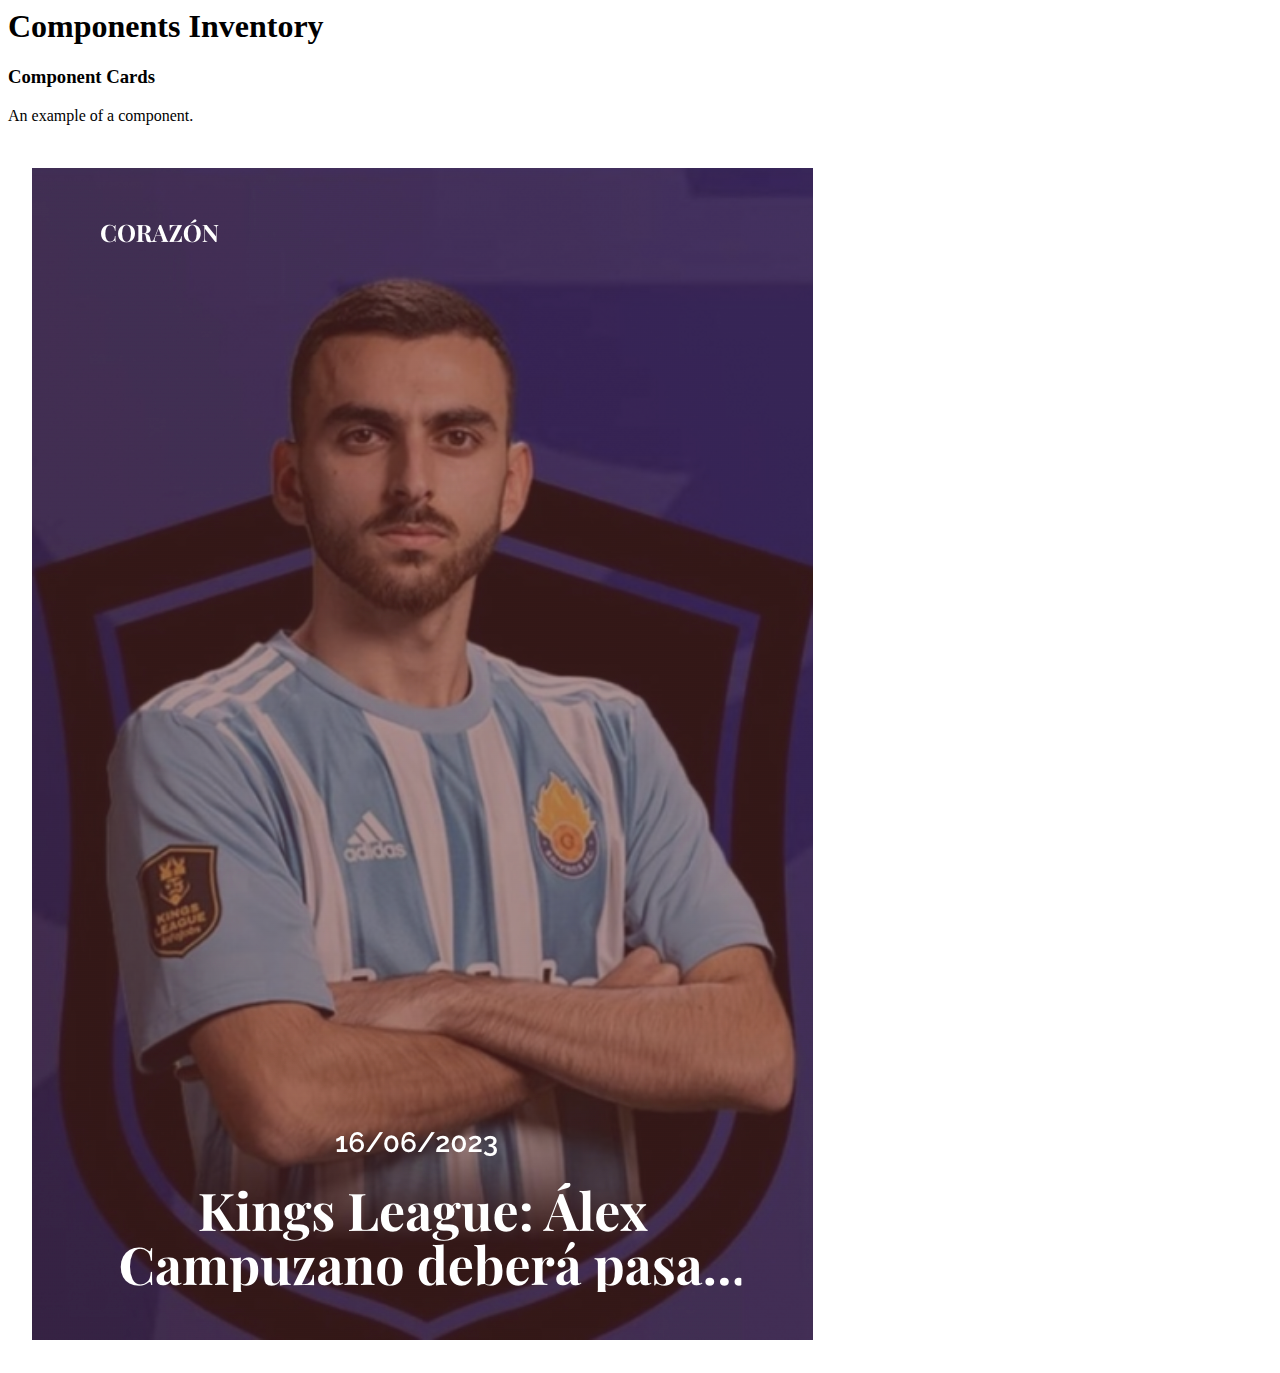
==== index.html @ 076e3149 "First commit." ====
<html lang="en">
<head>
    <meta charset="UTF-8">
    <meta name="viewport" content="width=device-width, initial-scale=1.0">
    <title>Portfolio</title>
</head>
<body>

    <h1>Components Inventory</h1>

    <div>
        <h3>Component Cards</h3>
        <p>An example of a component.</p>
        <img src="/img/cmp-cards01.png" alt="Cards">
    </div>

</body>
</html>
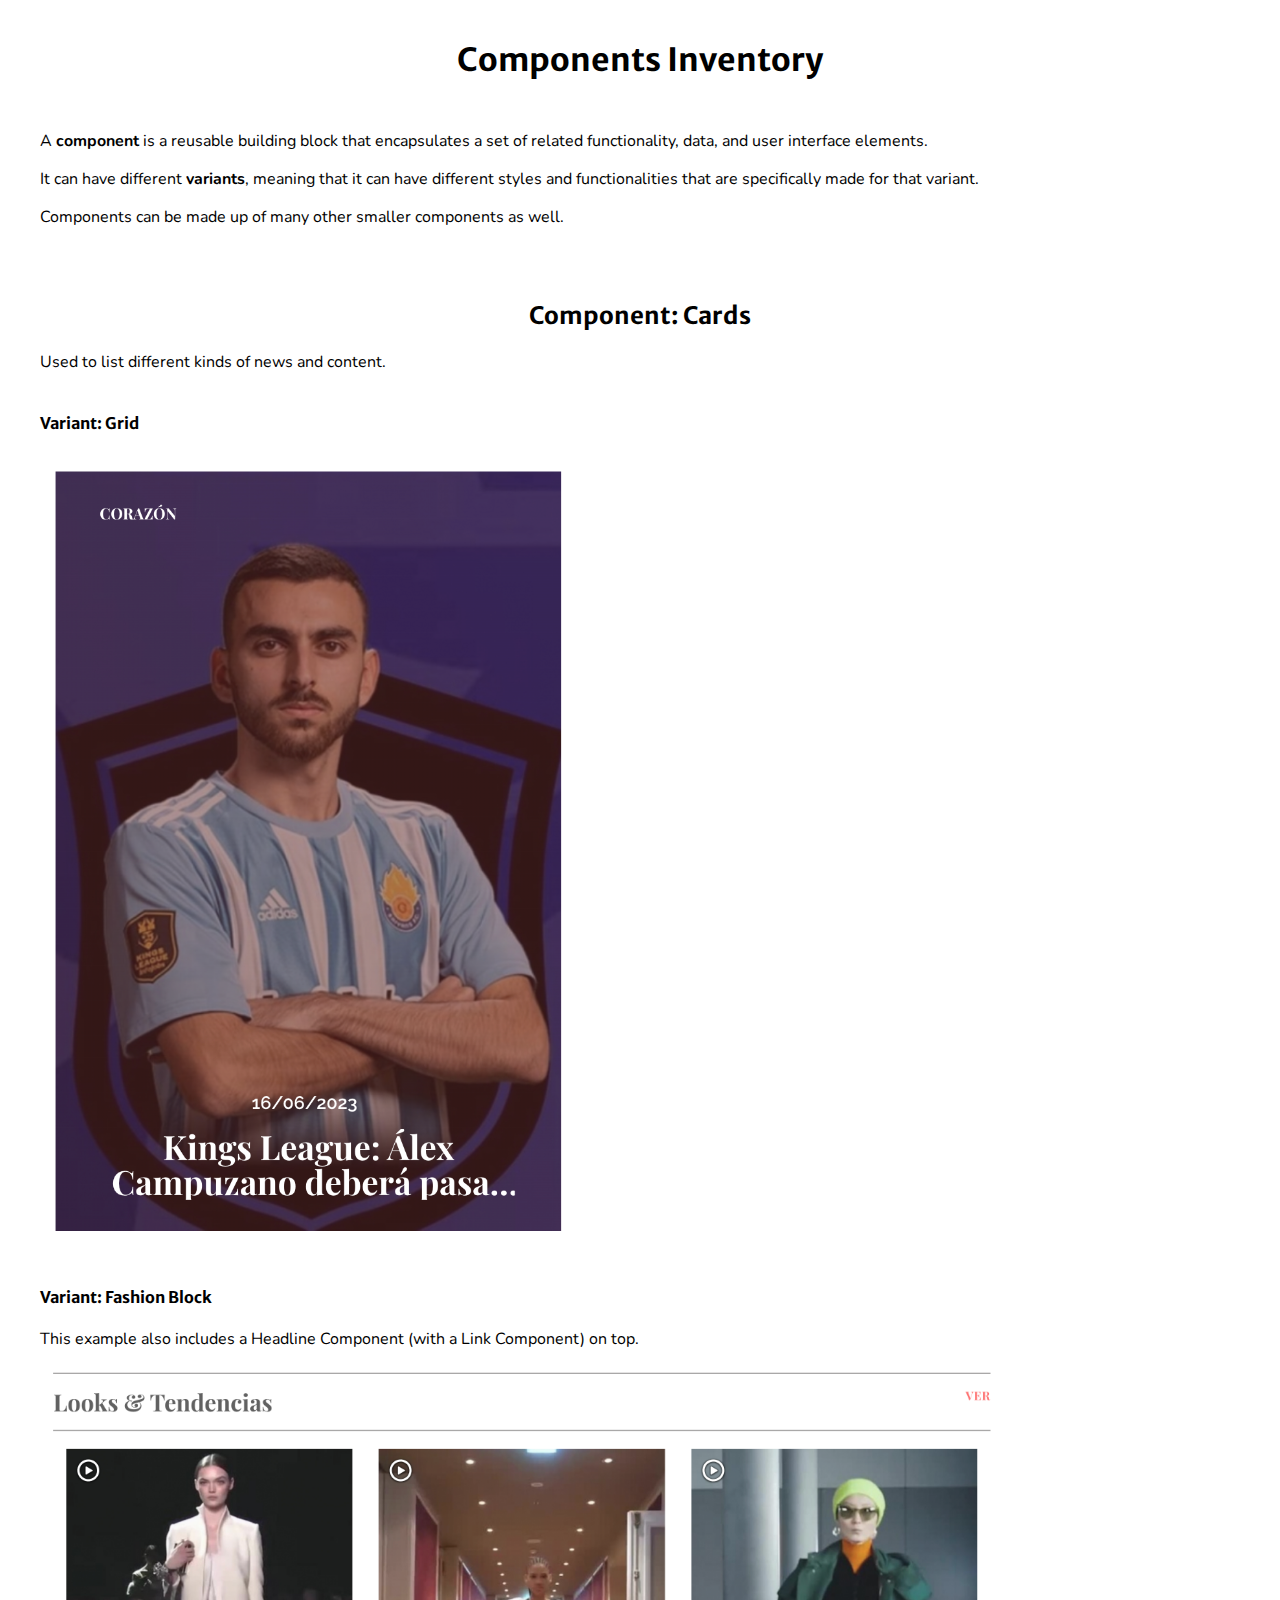
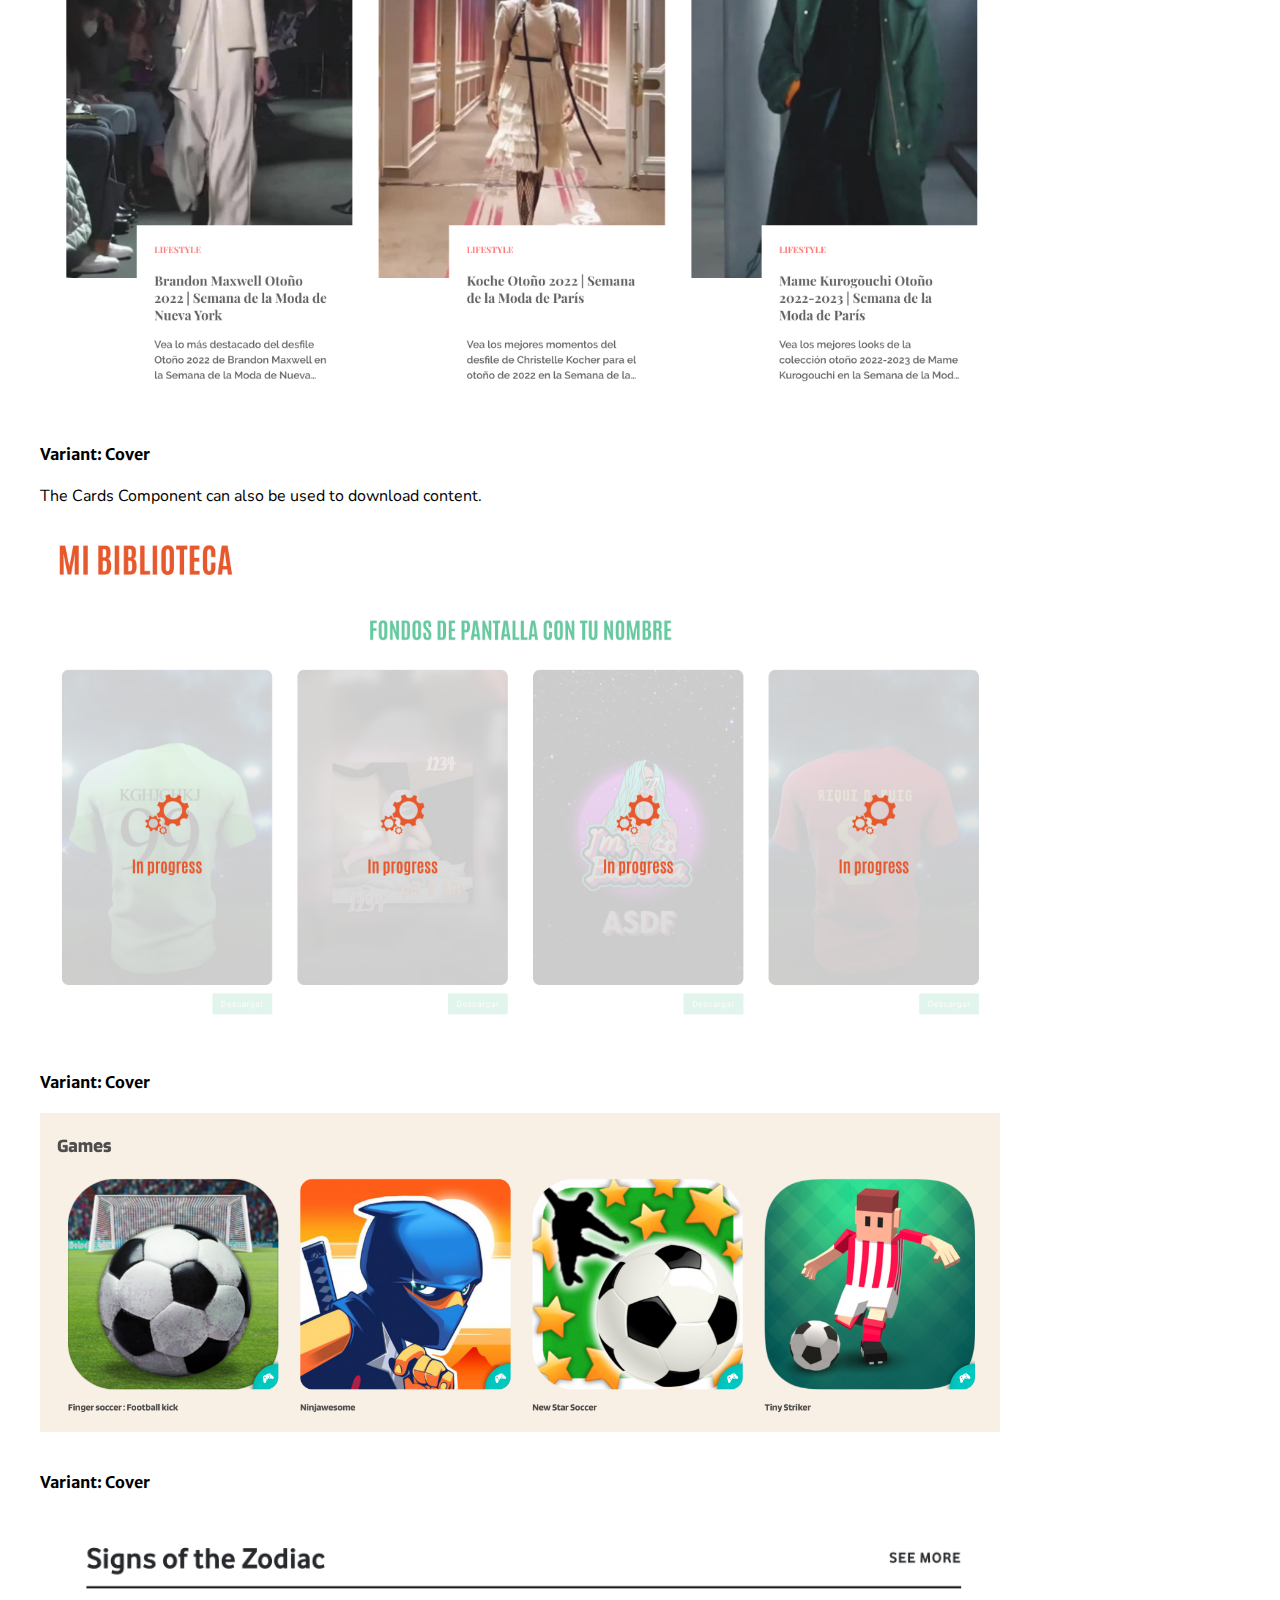
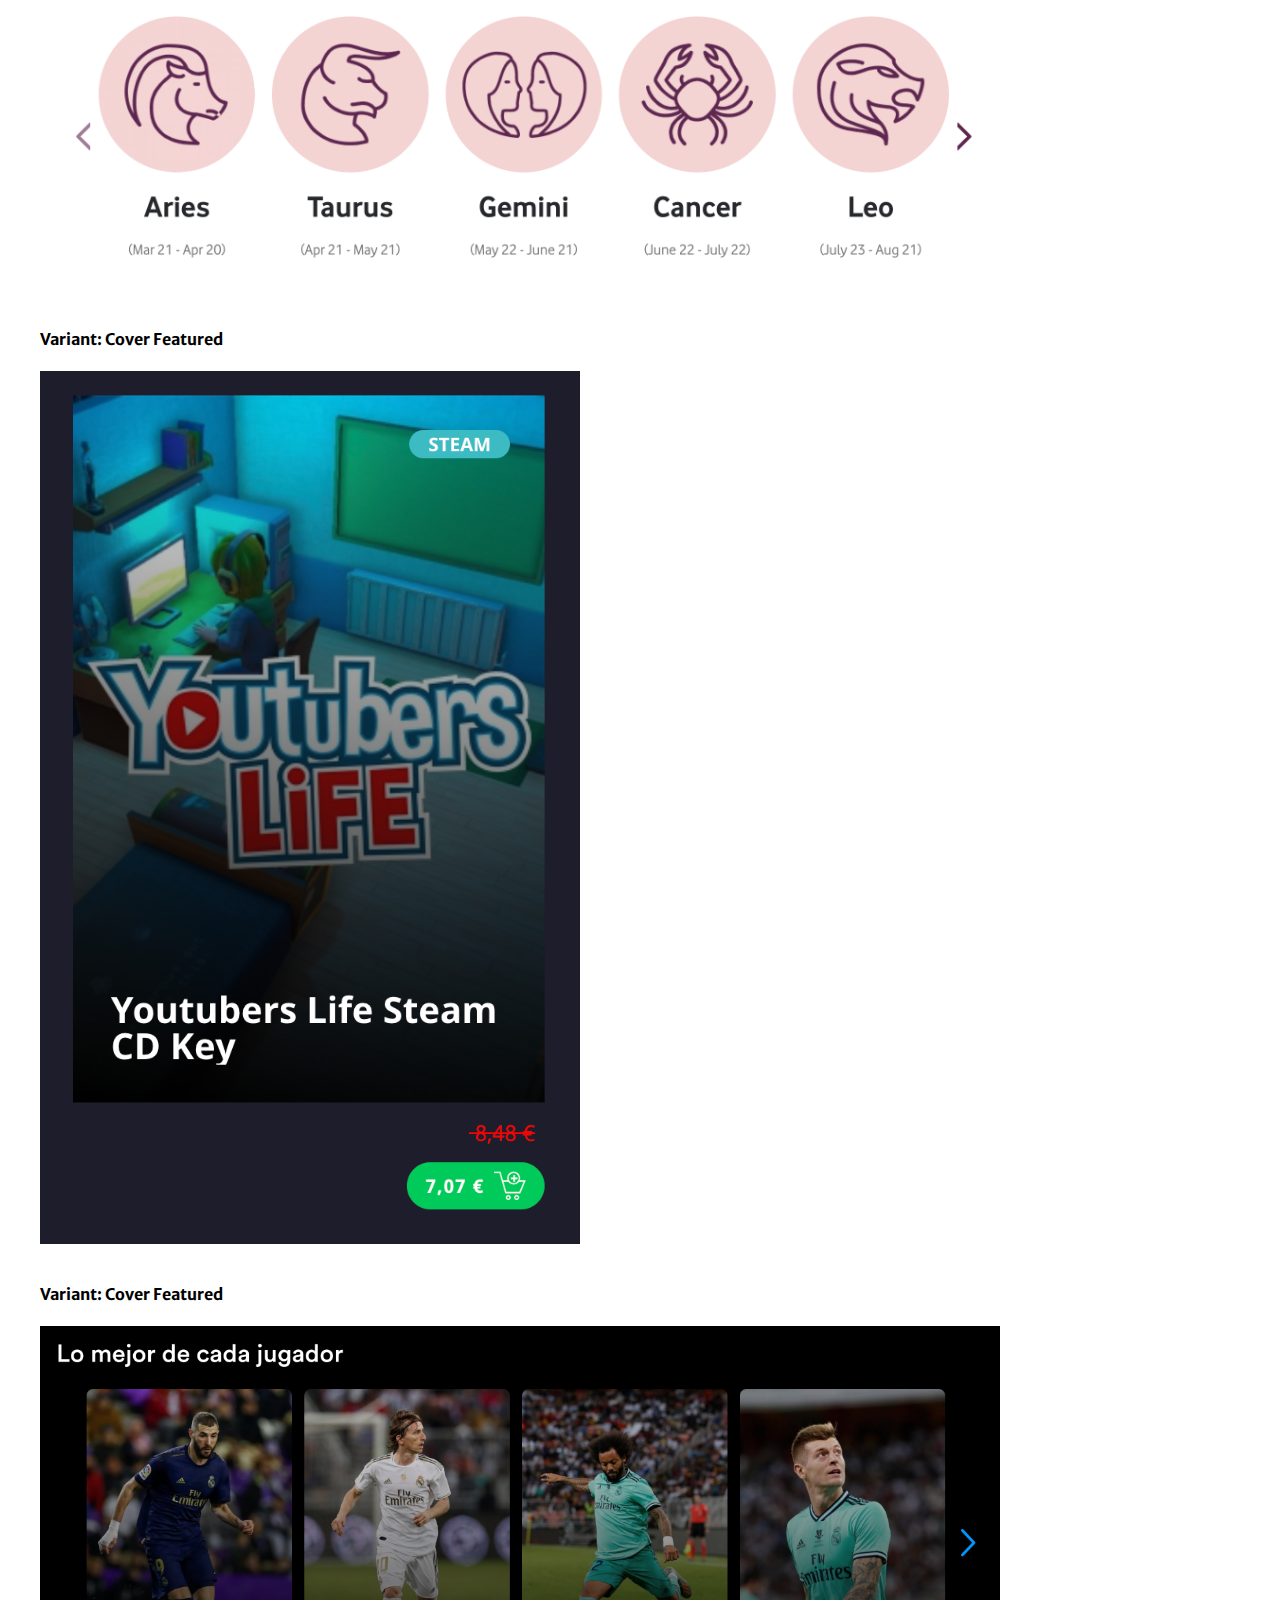
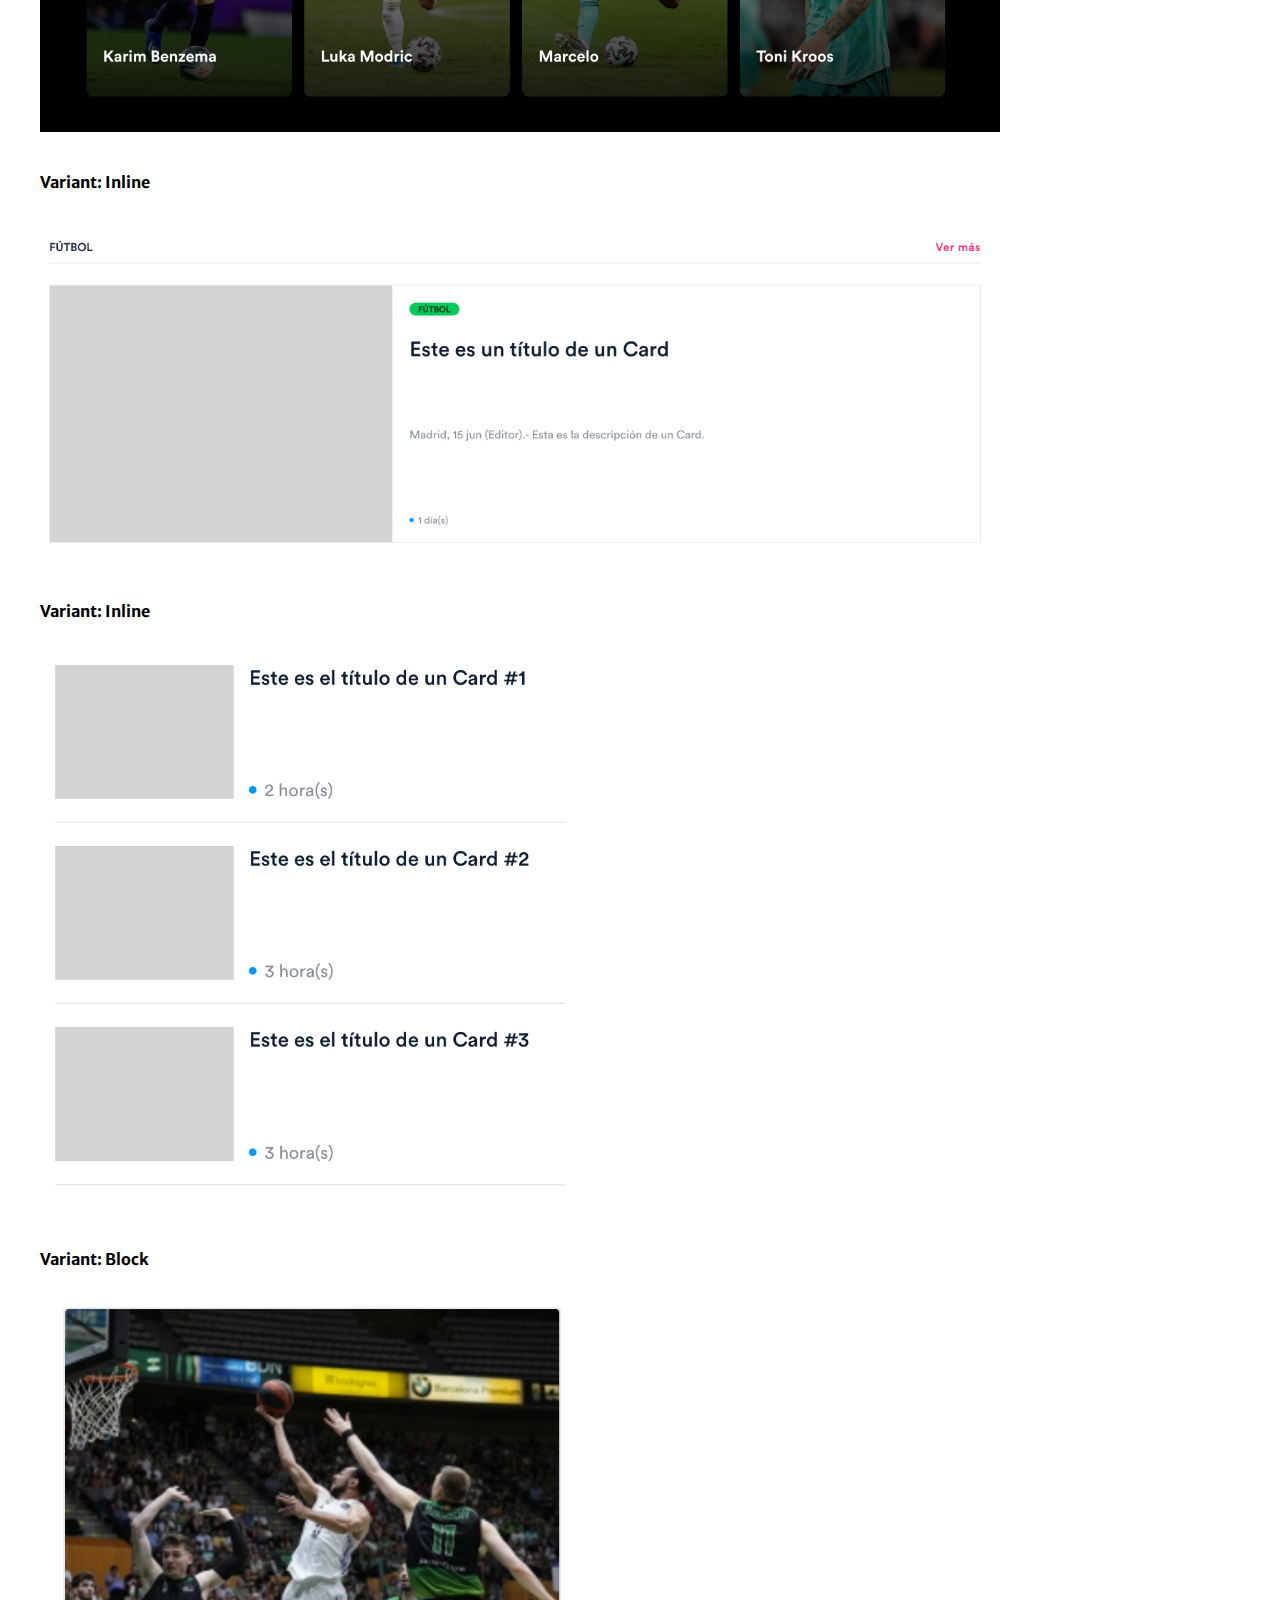
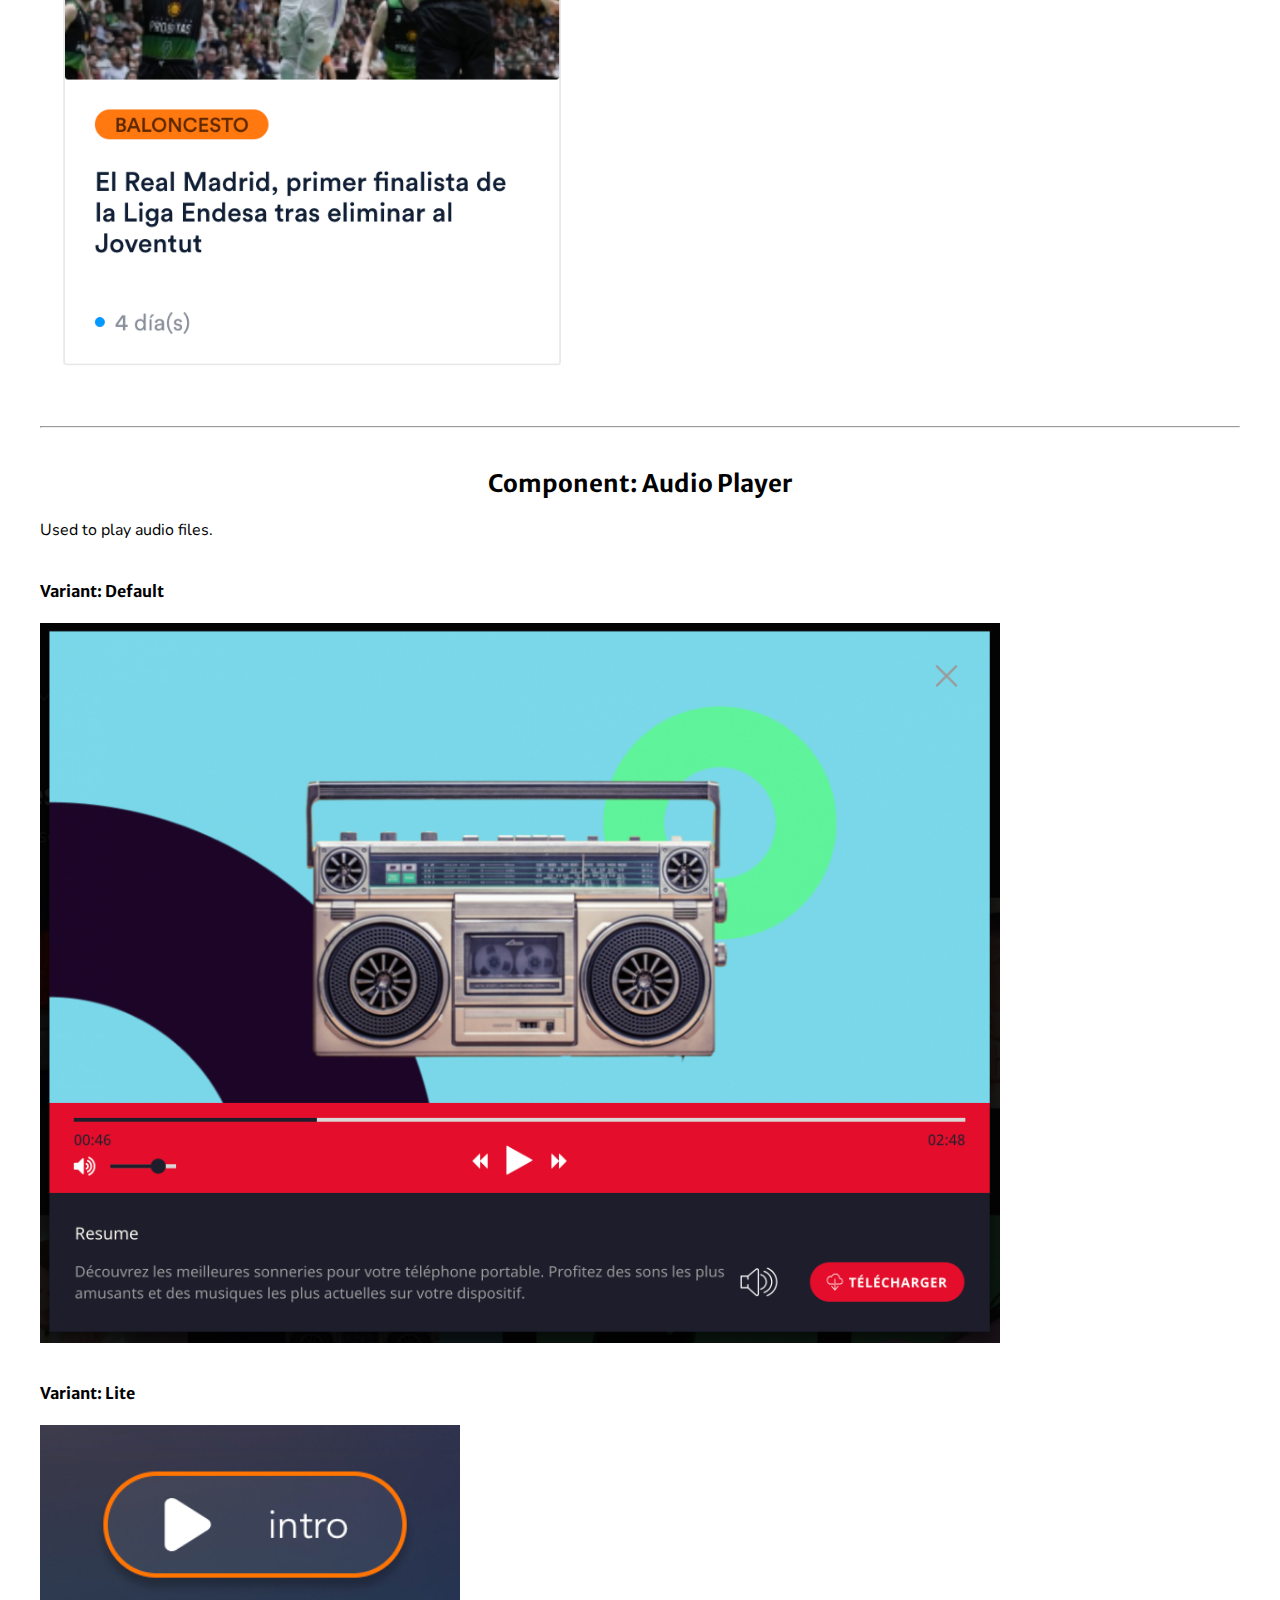
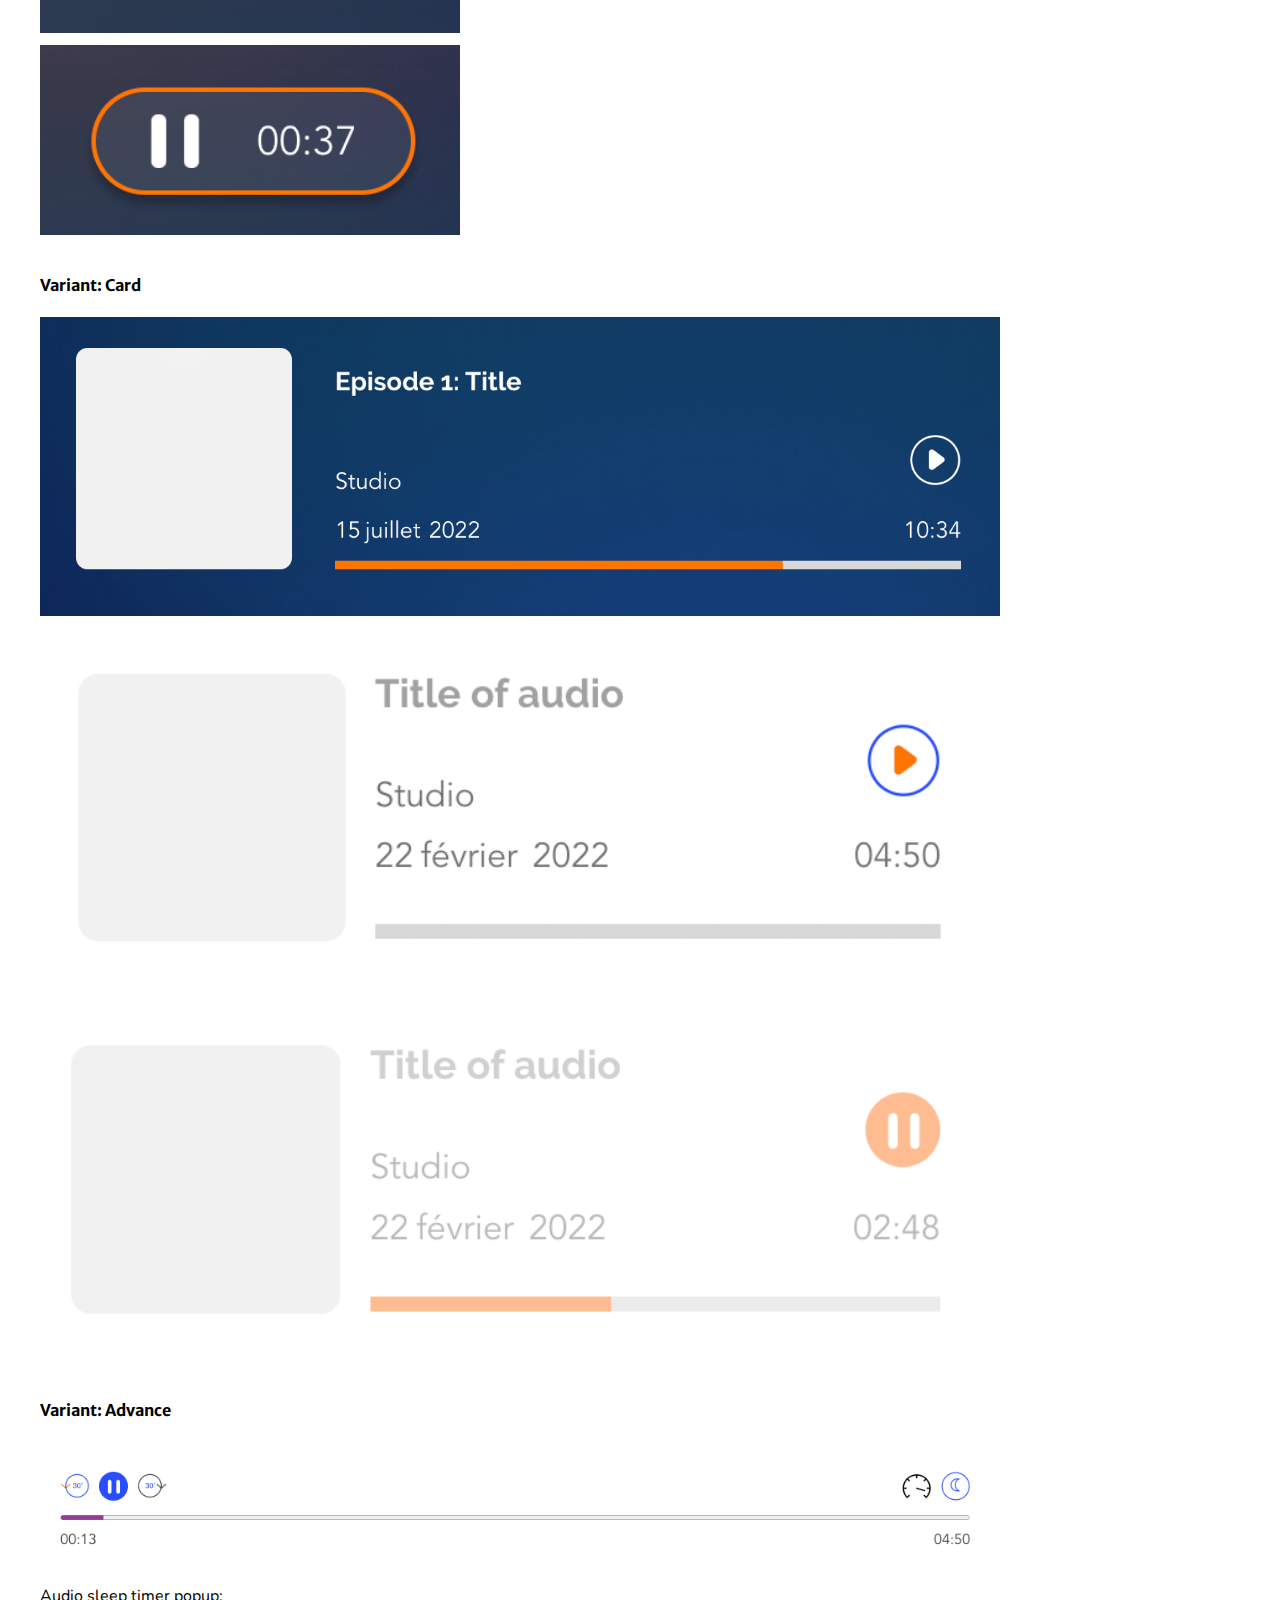
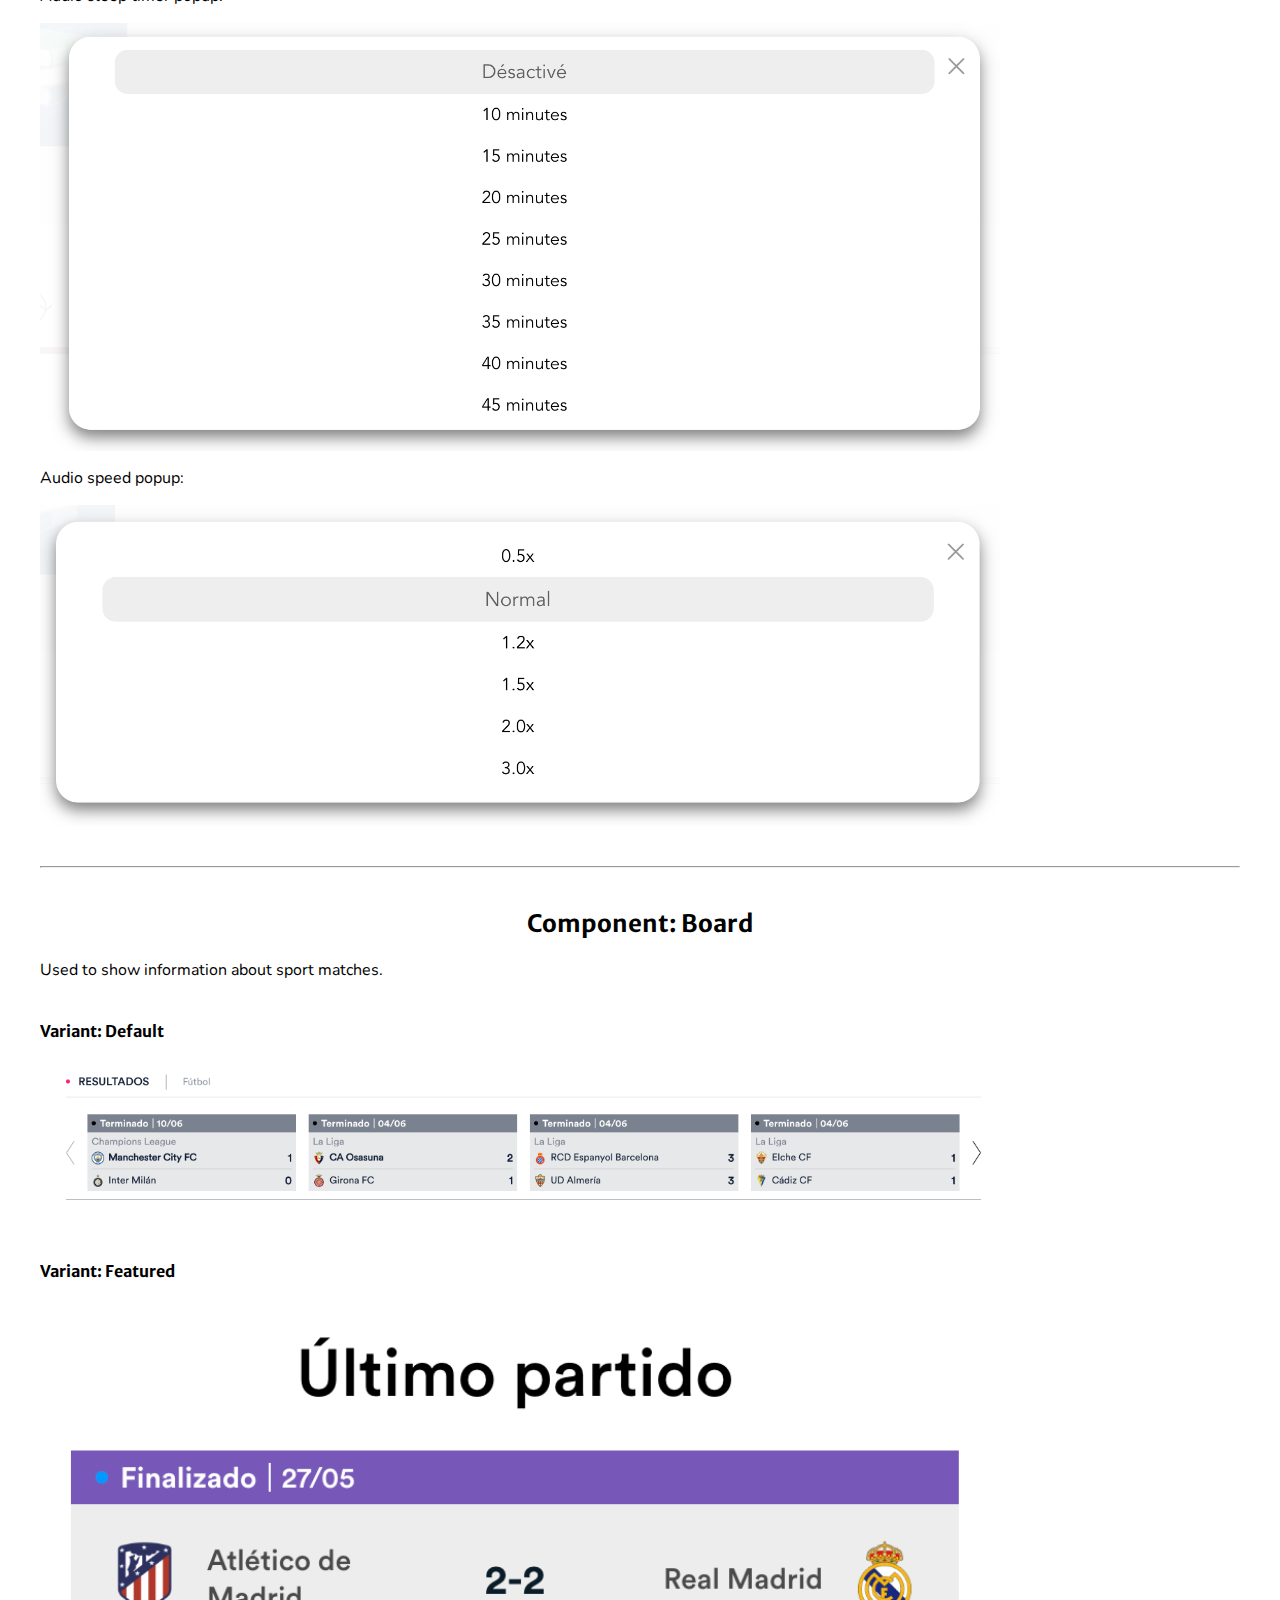
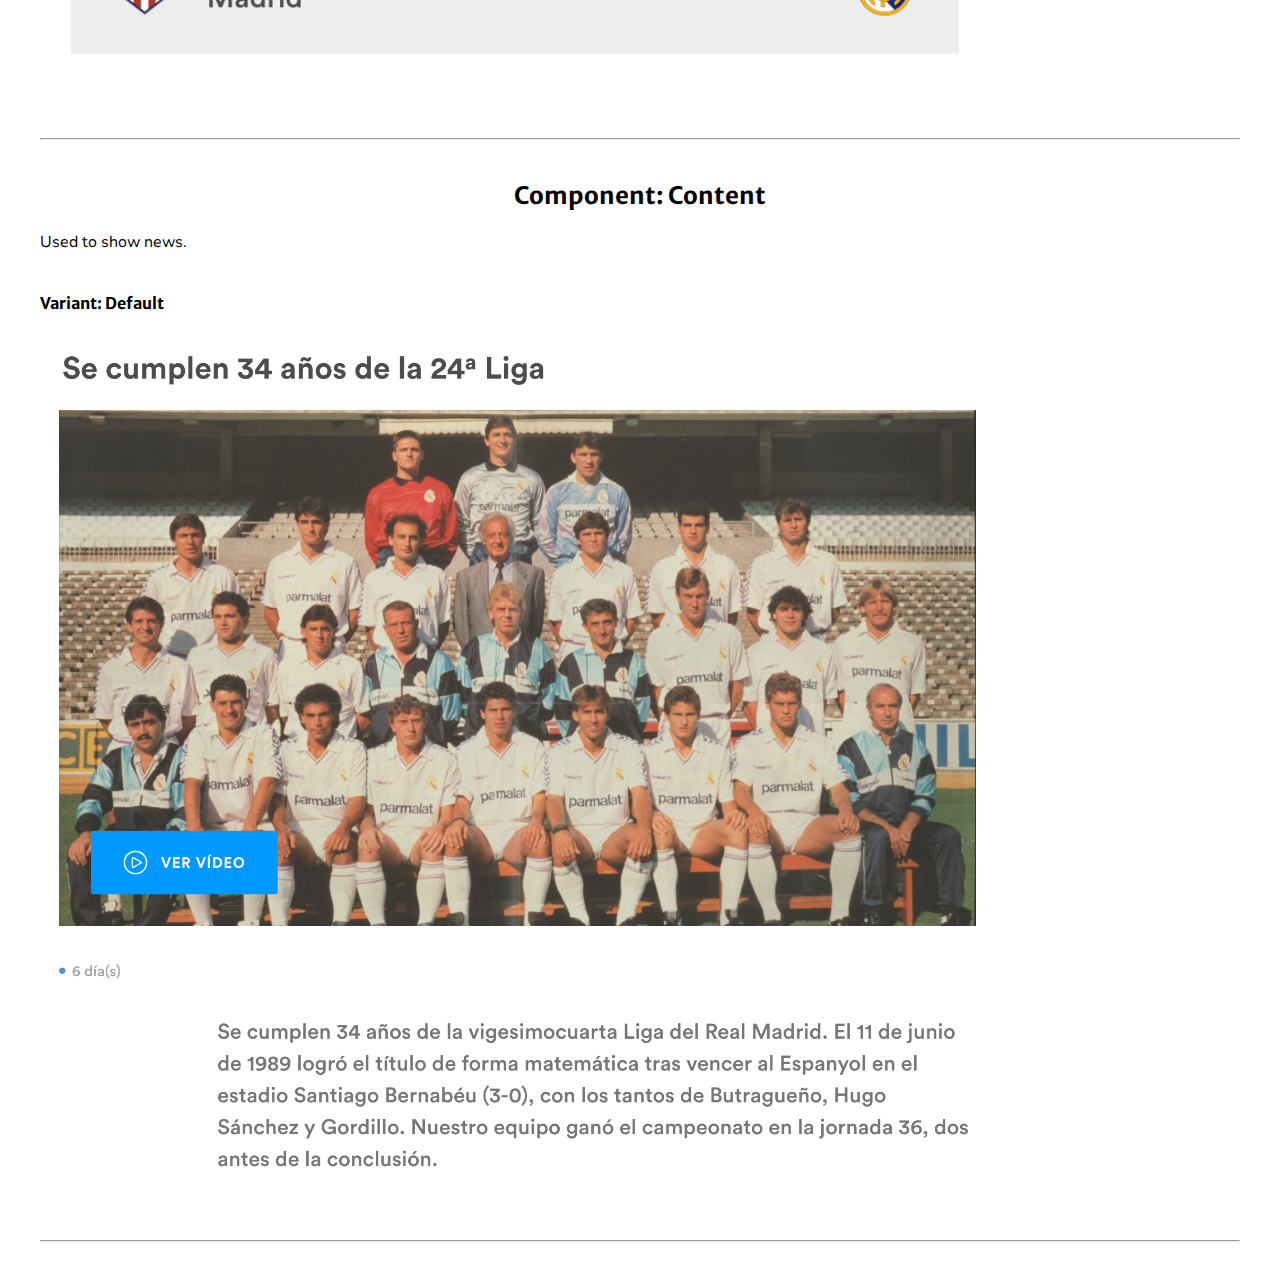
==== commit ab6693c3: "Adding styles and the first components." ====
--- a/index.html
+++ b/index.html
@@ -2,16 +2,151 @@
 <head>
     <meta charset="UTF-8">
     <meta name="viewport" content="width=device-width, initial-scale=1.0">
-    <title>Portfolio</title>
+    <title>Component Portfolio</title>
+
+    <link rel="stylesheet" href="styles/styles.css">
 </head>
 <body>
 
-    <h1>Components Inventory</h1>
+    <div id="components">
+        <h1>Components Inventory</h1>
 
-    <div>
-        <h3>Component Cards</h3>
-        <p>An example of a component.</p>
-        <img src="/img/cmp-cards01.png" alt="Cards">
+        <p>
+            A <b>component</b> is a reusable building block that encapsulates a set of related functionality, data, and user interface elements.
+        </p>
+        <p>
+            It can have different <b>variants</b>, meaning that it can have different styles and functionalities that are specifically made for that variant.
+        </p>
+        <p>
+            Components can be made up of many other smaller components as well.
+        </p>
+
+        <br><br>
+
+
+        <div class="component-container">
+            <h2 class="component-container__title">Component: Cards</h2>
+            <p class="component-container__text">Used to list different kinds of news and content.</p>
+    
+            <div class="component-container__variant">
+                <h4 class="component-container__variant-title">Variant: Grid</h4>
+                <img class="component-container__variant-image vertical" src="img/cmp-cards01.png" alt="Cards Grid">
+            </div>
+
+            <div class="component-container__variant">
+                <h4 class="component-container__variant-title">Variant: Fashion Block</h4>
+                <p class="component-container__variant-text">This example also includes a Headline Component (with a Link Component) on top.</p>
+                <img class="component-container__variant-image horizontal" src="img/cmp-cards02.png" alt="Cards Fashion Block">
+            </div>
+
+            <div class="component-container__variant">
+                <h4 class="component-container__variant-title">Variant: Cover</h4>
+                <p class="component-container__variant-text">The Cards Component can also be used to download content.</p>
+                <img class="component-container__variant-image horizontal" src="img/cmp-cards03.png" alt="Cards Cover">
+            </div>
+
+            <div class="component-container__variant">
+                <h4 class="component-container__variant-title">Variant: Cover</h4>
+                <img class="component-container__variant-image horizontal" src="img/cmp-cards04.png" alt="Cards Cover">
+            </div>
+
+            <div class="component-container__variant">
+                <h4 class="component-container__variant-title">Variant: Cover</h4>
+                <img class="component-container__variant-image horizontal" src="img/cmp-cards05.png" alt="Cards Cover">
+            </div>
+
+            <div class="component-container__variant">
+                <h4 class="component-container__variant-title">Variant: Cover Featured</h4>
+                <img class="component-container__variant-image vertical" src="img/cmp-cards06.png" alt="Cards Cover Featured">
+            </div>
+
+            <div class="component-container__variant">
+                <h4 class="component-container__variant-title">Variant: Cover Featured</h4>
+                <img class="component-container__variant-image horizontal" src="img/cmp-cards07.png" alt="Cards Cover Featured">
+            </div>
+
+            <div class="component-container__variant">
+                <h4 class="component-container__variant-title">Variant: Inline</h4>
+                <img class="component-container__variant-image horizontal" src="img/cmp-cards08.png" alt="Cards Inline">
+            </div>
+
+            <div class="component-container__variant">
+                <h4 class="component-container__variant-title">Variant: Inline</h4>
+                <img class="component-container__variant-image vertical" src="img/cmp-cards09.png" alt="Cards Inline">
+            </div>
+
+            <div class="component-container__variant">
+                <h4 class="component-container__variant-title">Variant: Block</h4>
+                <img class="component-container__variant-image vertical" src="img/cmp-cards12.png" alt="Cards Block">
+            </div>
+        </div>
+
+        <hr>
+
+        <div class="component-container">
+            <h2 class="component-container__title">Component: Audio Player</h2>
+            <p class="component-container__text">Used to play audio files.</p>
+    
+            <div class="component-container__variant">
+                <h4 class="component-container__variant-title">Variant: Default</h4>
+                <img class="component-container__variant-image horizontal" src="img/cmp-audio-player_default01.png" alt="Audio Player Default">
+            </div>
+
+            <div class="component-container__variant">
+                <h4 class="component-container__variant-title">Variant: Lite</h4>
+                <img class="component-container__variant-image small-horizontal" src="img/cmp-audio-player_lite01.png" alt="Audio Player Lite">
+                <img class="component-container__variant-image small-horizontal" src="img/cmp-audio-player_lite02.png" alt="Audio Player Lite">
+            </div>
+
+            <div class="component-container__variant">
+                <h4 class="component-container__variant-title">Variant: Card</h4>
+                <img class="component-container__variant-image horizontal" src="img/cmp-audio-player_card01.png" alt="Audio Player Card">
+                <img class="component-container__variant-image horizontal" src="img/cmp-audio-player_card02.png" alt="Audio Player Card">
+                <img class="component-container__variant-image horizontal" src="img/cmp-audio-player_card03.png" alt="Audio Player Card">
+            </div>
+
+            <div class="component-container__variant">
+                <h4 class="component-container__variant-title">Variant: Advance</h4>
+                <img class="component-container__variant-image horizontal" src="img/cmp-audio-player_advance01.png" alt="Audio Player Advance">
+                <p class="component-container__variant-text">Audio sleep timer popup:</p>
+                <img class="component-container__variant-image horizontal" src="img/cmp-audio-player_advance02.png" alt="Audio Player Advance">
+                <p class="component-container__variant-text">Audio speed popup:</p>
+                <img class="component-container__variant-image horizontal" src="img/cmp-audio-player_advance03.png" alt="Audio Player Advance">
+            </div>
+        </div>
+
+        <hr>
+
+        <div class="component-container">
+            <h2 class="component-container__title">Component: Board</h2>
+            <p class="component-container__text">Used to show information about sport matches.</p>
+    
+            <div class="component-container__variant">
+                <h4 class="component-container__variant-title">Variant: Default</h4>
+                <img class="component-container__variant-image horizontal" src="img/cmp-board_default01.png" alt="Board Default">
+            </div>
+
+            <div class="component-container__variant">
+                <h4 class="component-container__variant-title">Variant: Featured</h4>
+                <img class="component-container__variant-image horizontal" src="img/cmp-board_featured01.png" alt="Board Featured">
+            </div>
+        </div>
+
+        <hr>
+
+        <div class="component-container">
+            <h2 class="component-container__title">Component: Content</h2>
+            <p class="component-container__text">Used to show news.</p>
+
+            <div class="component-container__variant">
+                <h4 class="component-container__variant-title">Variant: Default</h4>
+                <img class="component-container__variant-image horizontal" src="img/cmp-content-new_default01.png" alt="Content Default">
+            </div>
+        </div>
+
+        <hr>
+
+
     </div>
 
 </body>
--- a/styles/styles.css
+++ b/styles/styles.css
@@ -0,0 +1,63 @@
+@import url("https://fonts.googleapis.com/css2?family=Merriweather+Sans:wght@600&family=Nunito&display=swap");
+body #components {
+  margin: 40px auto;
+  max-width: 1200px;
+  padding: 0 12px;
+}
+body #components h1 {
+  font-family: "Merriweather Sans", sans-serif;
+  margin-bottom: 50px;
+  text-align: center;
+}
+body #components p {
+  font-family: "Nunito", sans-serif;
+}
+body #components hr {
+  margin: 40px 0;
+}
+body #components .component-container {
+  margin-top: 10px;
+}
+body #components .component-container h2.component-container__title {
+  font-family: "Merriweather Sans", sans-serif;
+  text-align: center;
+}
+body #components .component-container p.component-container__text {
+  font-family: "Nunito", sans-serif;
+}
+body #components .component-container .component-container__variant {
+  margin-top: 40px;
+}
+body #components .component-container .component-container__variant h4.component-container__variant-title {
+  font-family: "Merriweather Sans", sans-serif;
+}
+body #components .component-container .component-container__variant p.component-container__variant-text {
+  font-family: "Nunito", sans-serif;
+}
+body #components .component-container .component-container__variant img.component-container__variant-image {
+  display: block;
+  margin: 12px 0;
+  width: 100%;
+}
+@media (max-width: 991px) {
+  body #components .component-container .component-container__variant img.component-container__variant-image {
+    margin: 12px auto;
+  }
+  body #components .component-container .component-container__variant img.component-container__variant-image.small-horizontal {
+    max-width: 200px;
+  }
+  body #components .component-container .component-container__variant img.component-container__variant-image.vertical {
+    max-width: 350px;
+  }
+}
+@media (min-width: 992px) {
+  body #components .component-container .component-container__variant img.component-container__variant-image.small-horizontal {
+    width: 35%;
+  }
+  body #components .component-container .component-container__variant img.component-container__variant-image.vertical {
+    width: 45%;
+  }
+  body #components .component-container .component-container__variant img.component-container__variant-image.horizontal {
+    width: 80%;
+  }
+}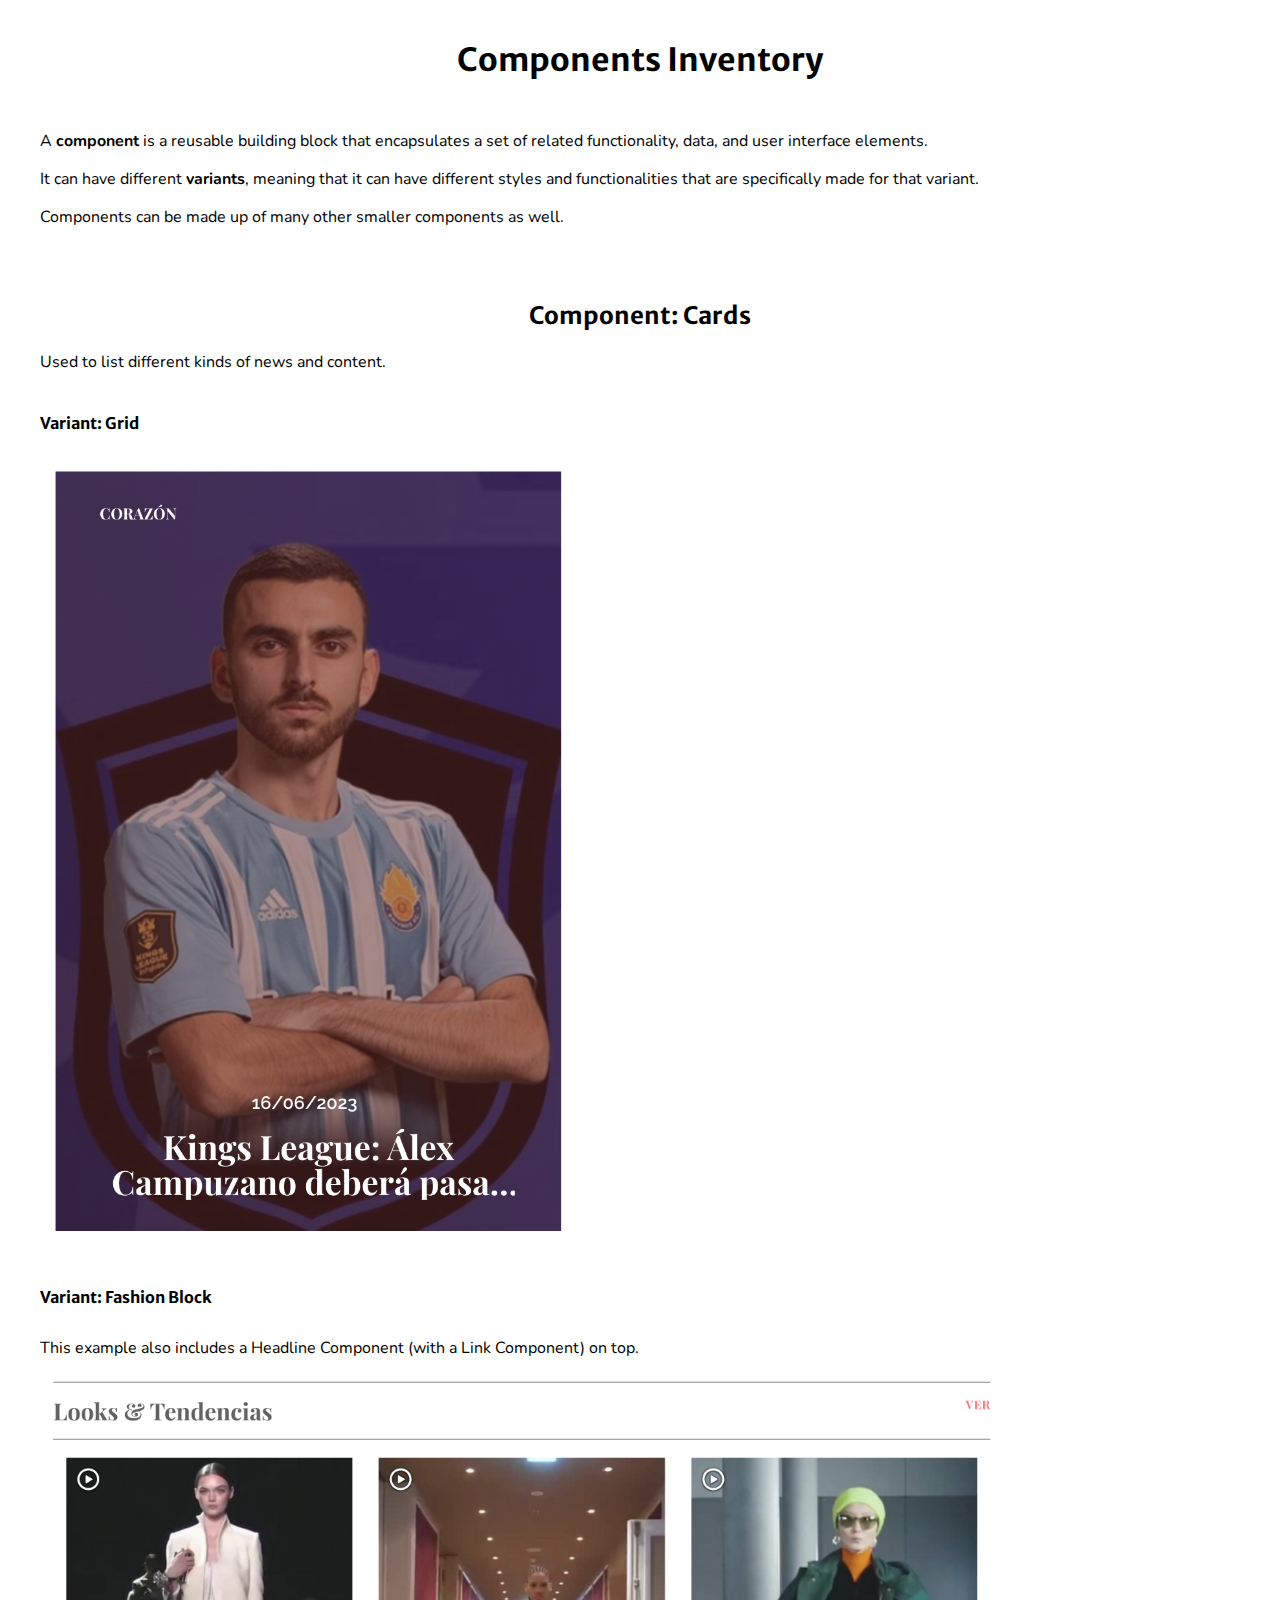
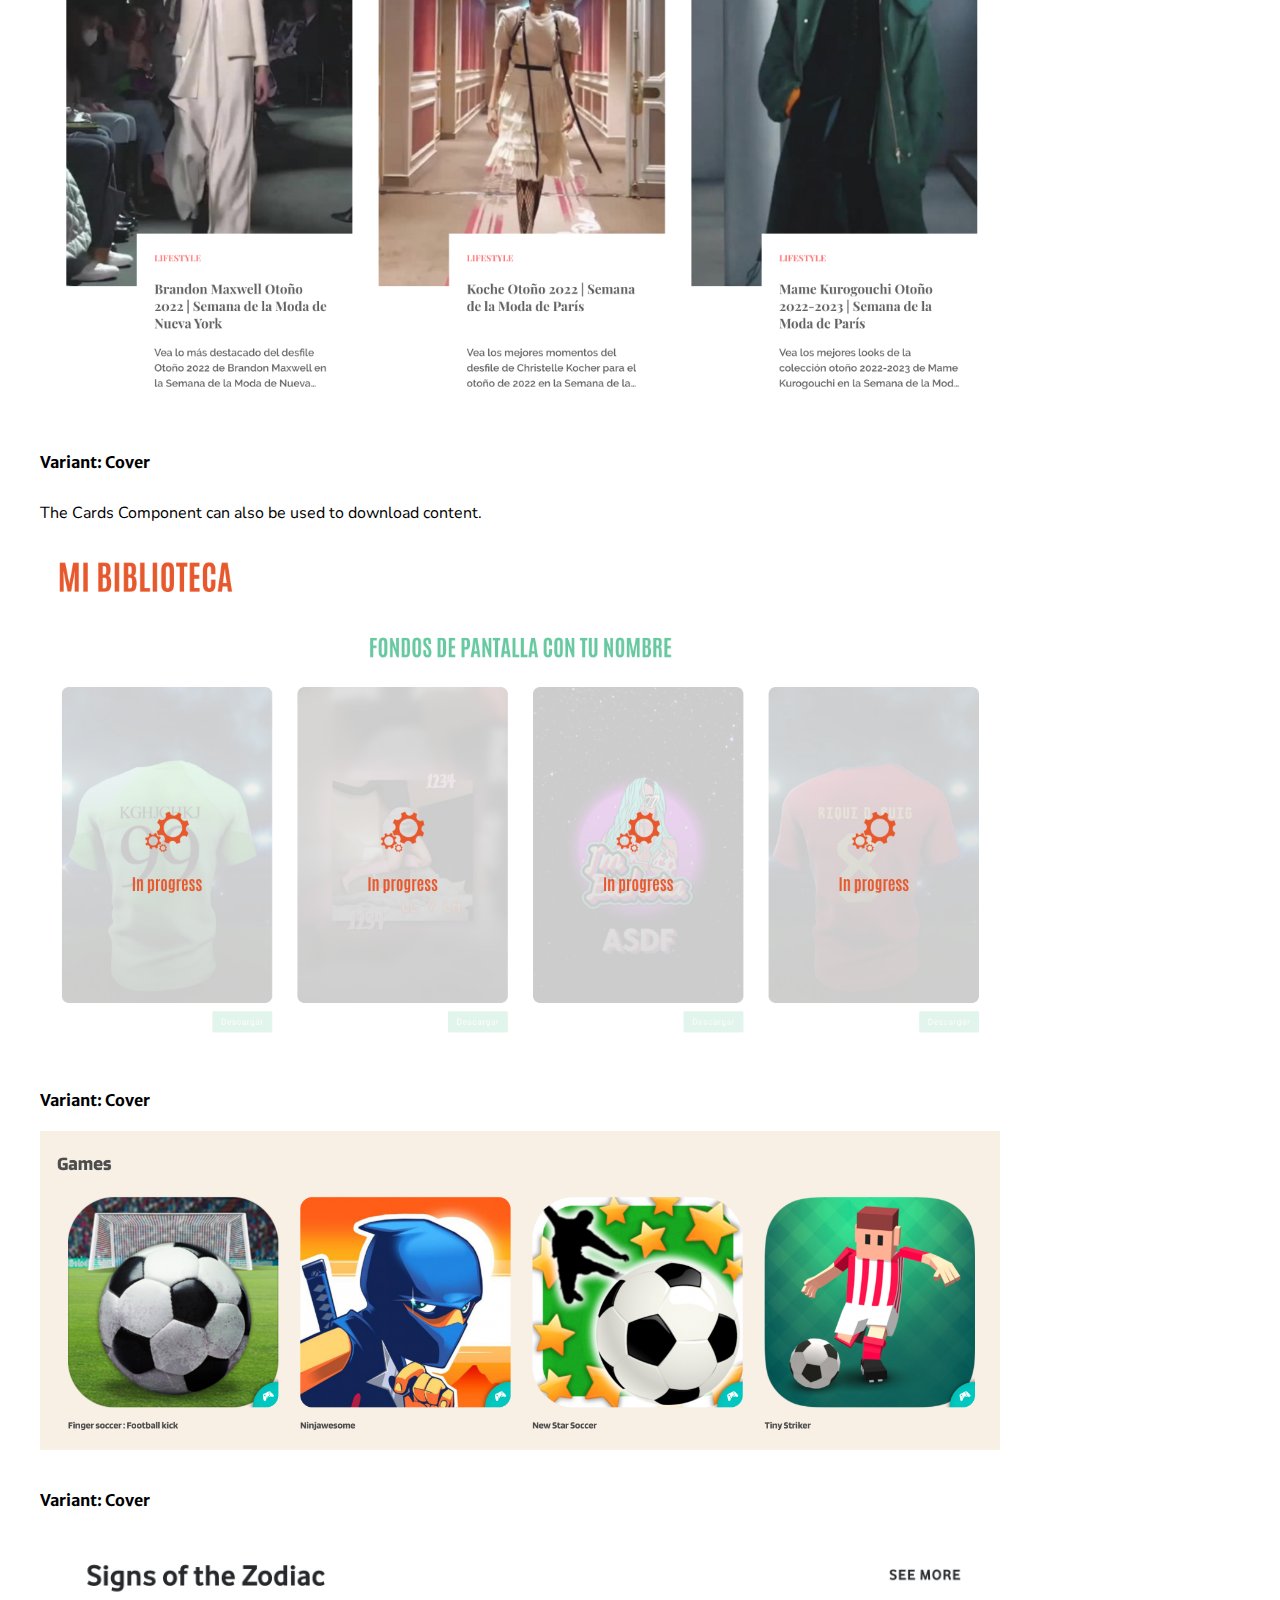
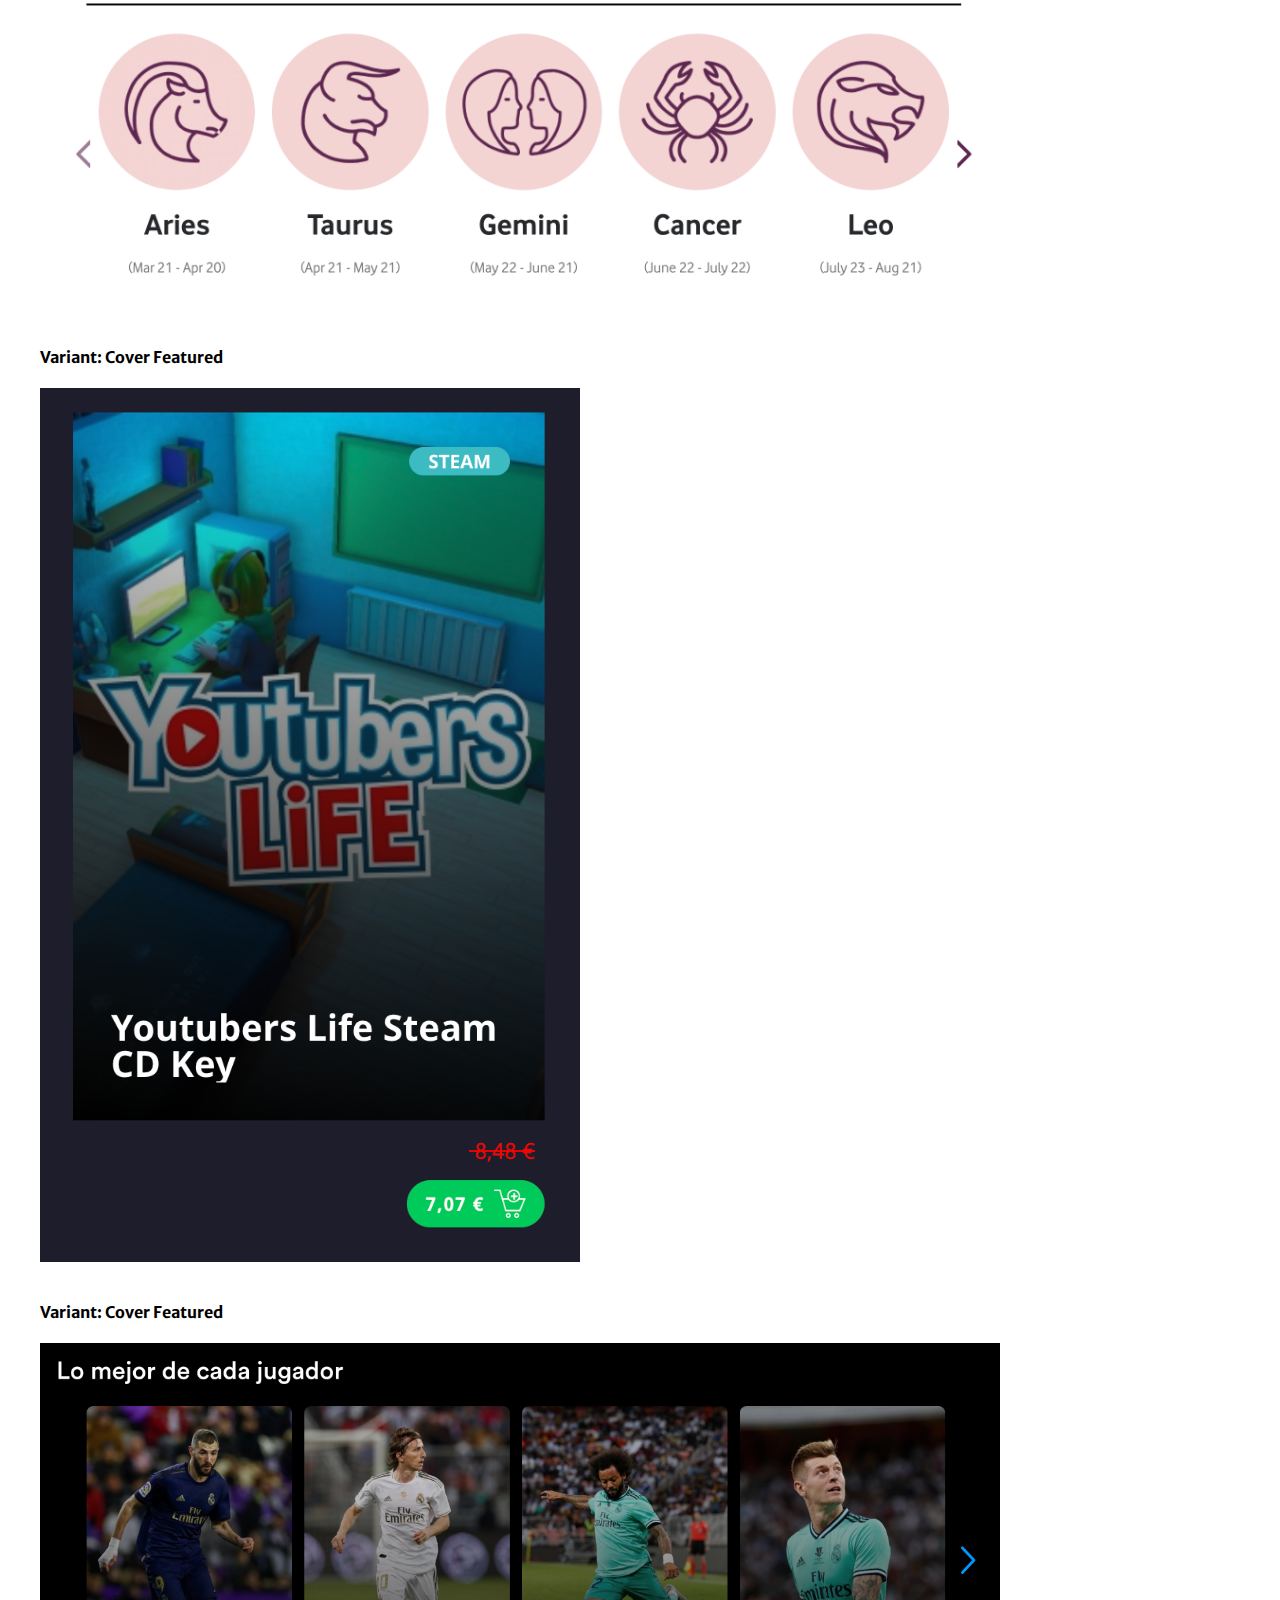
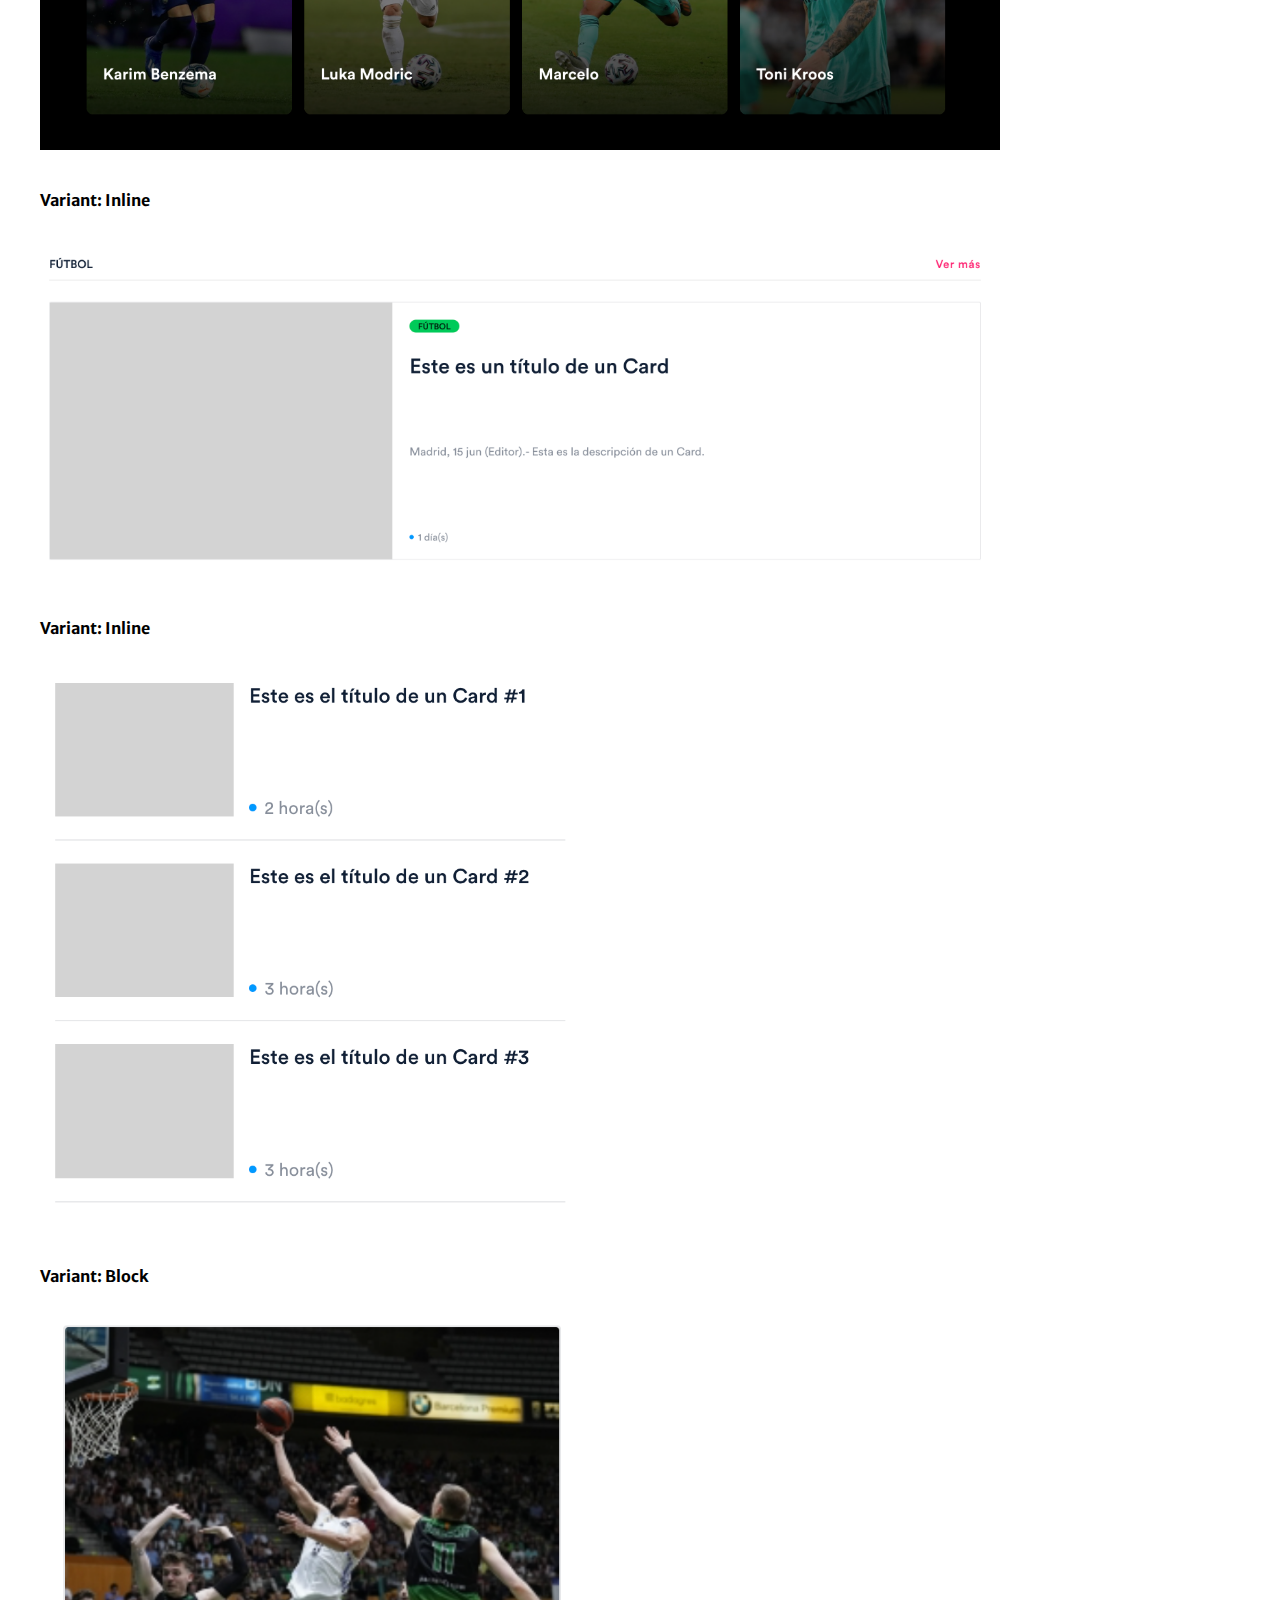
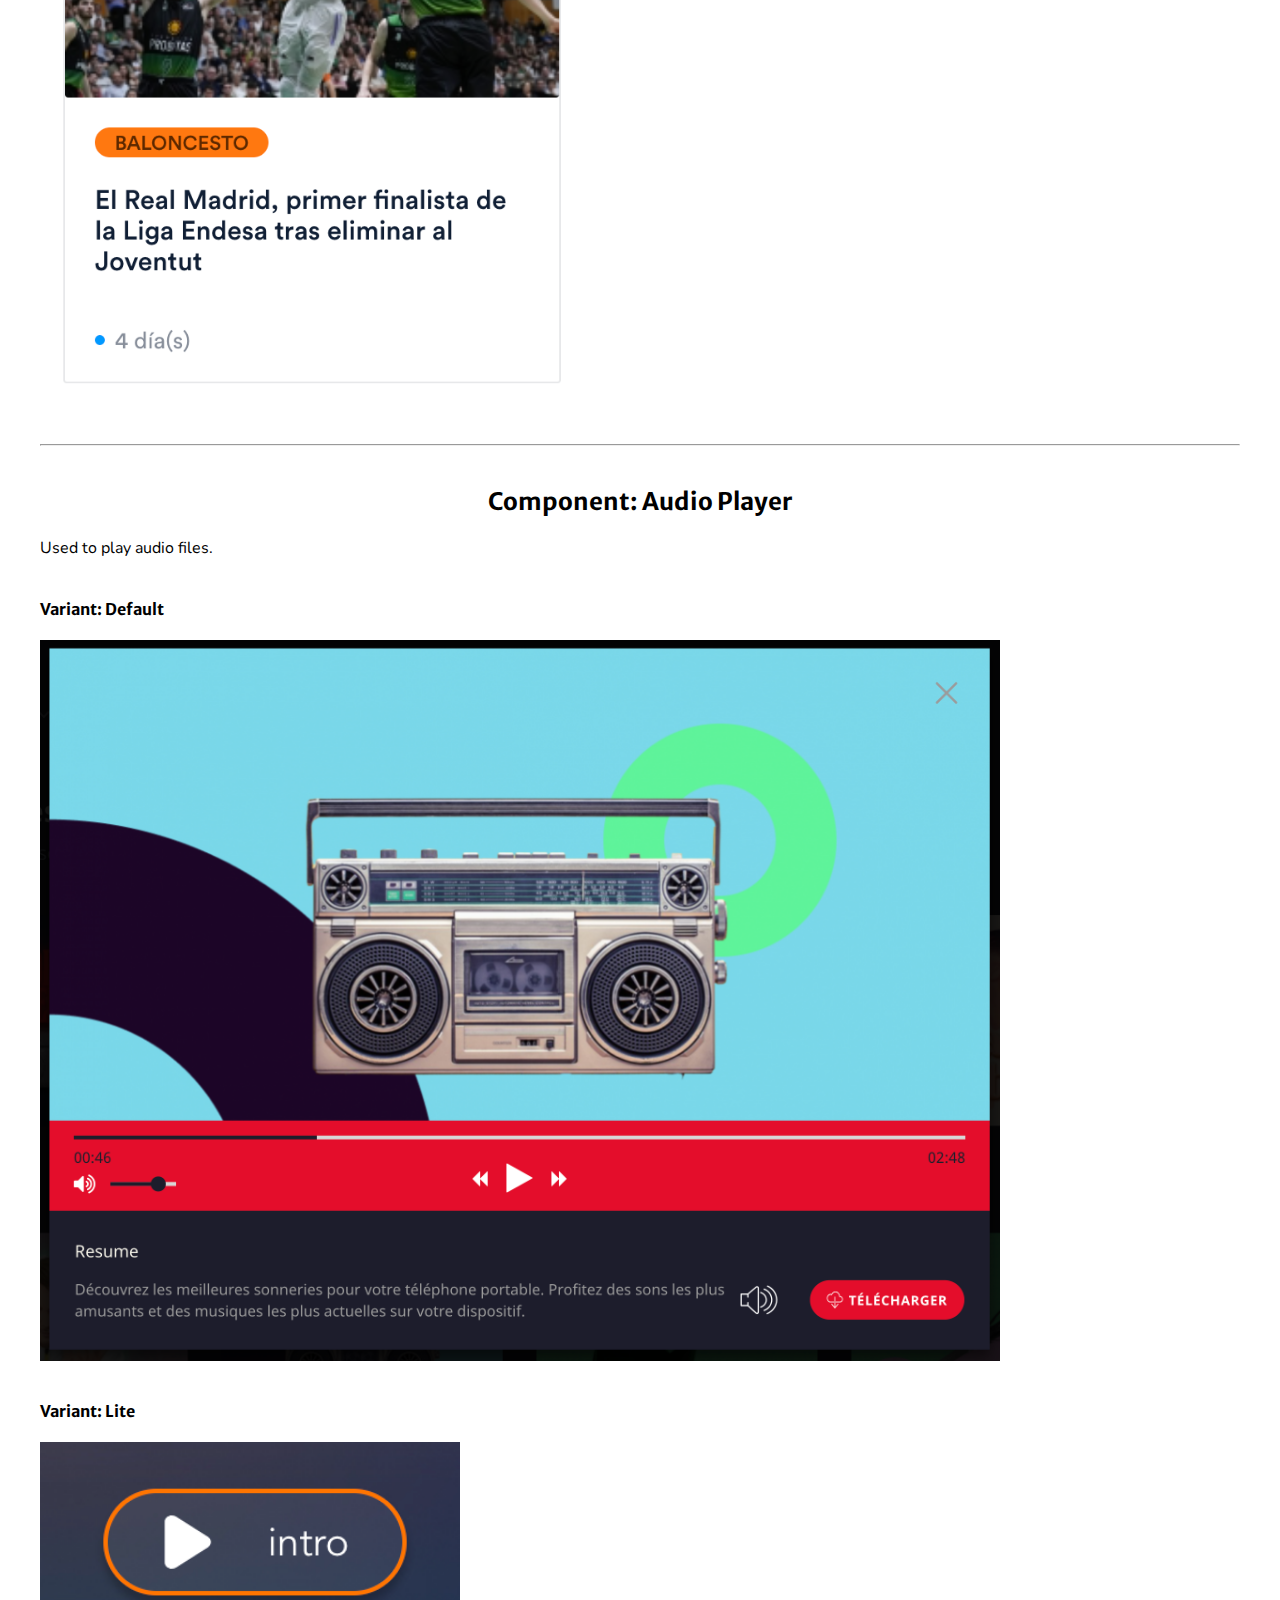
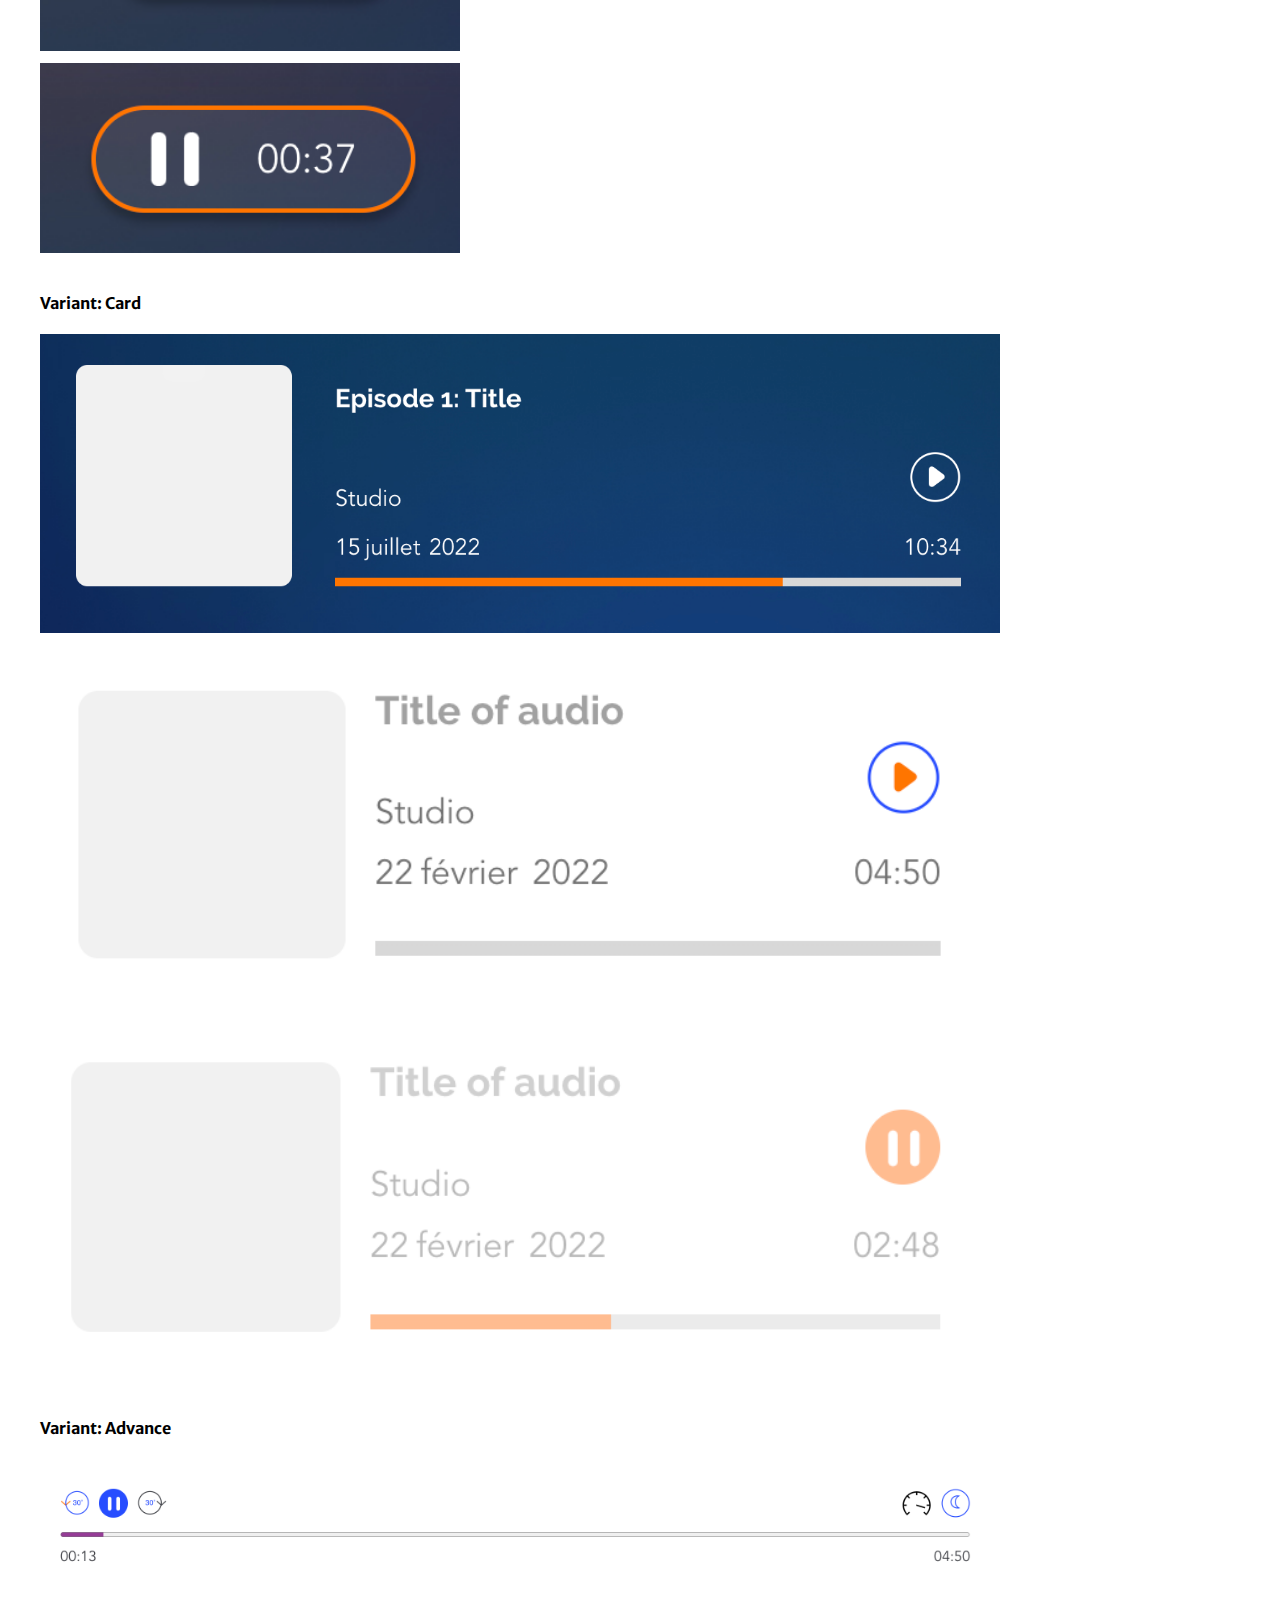
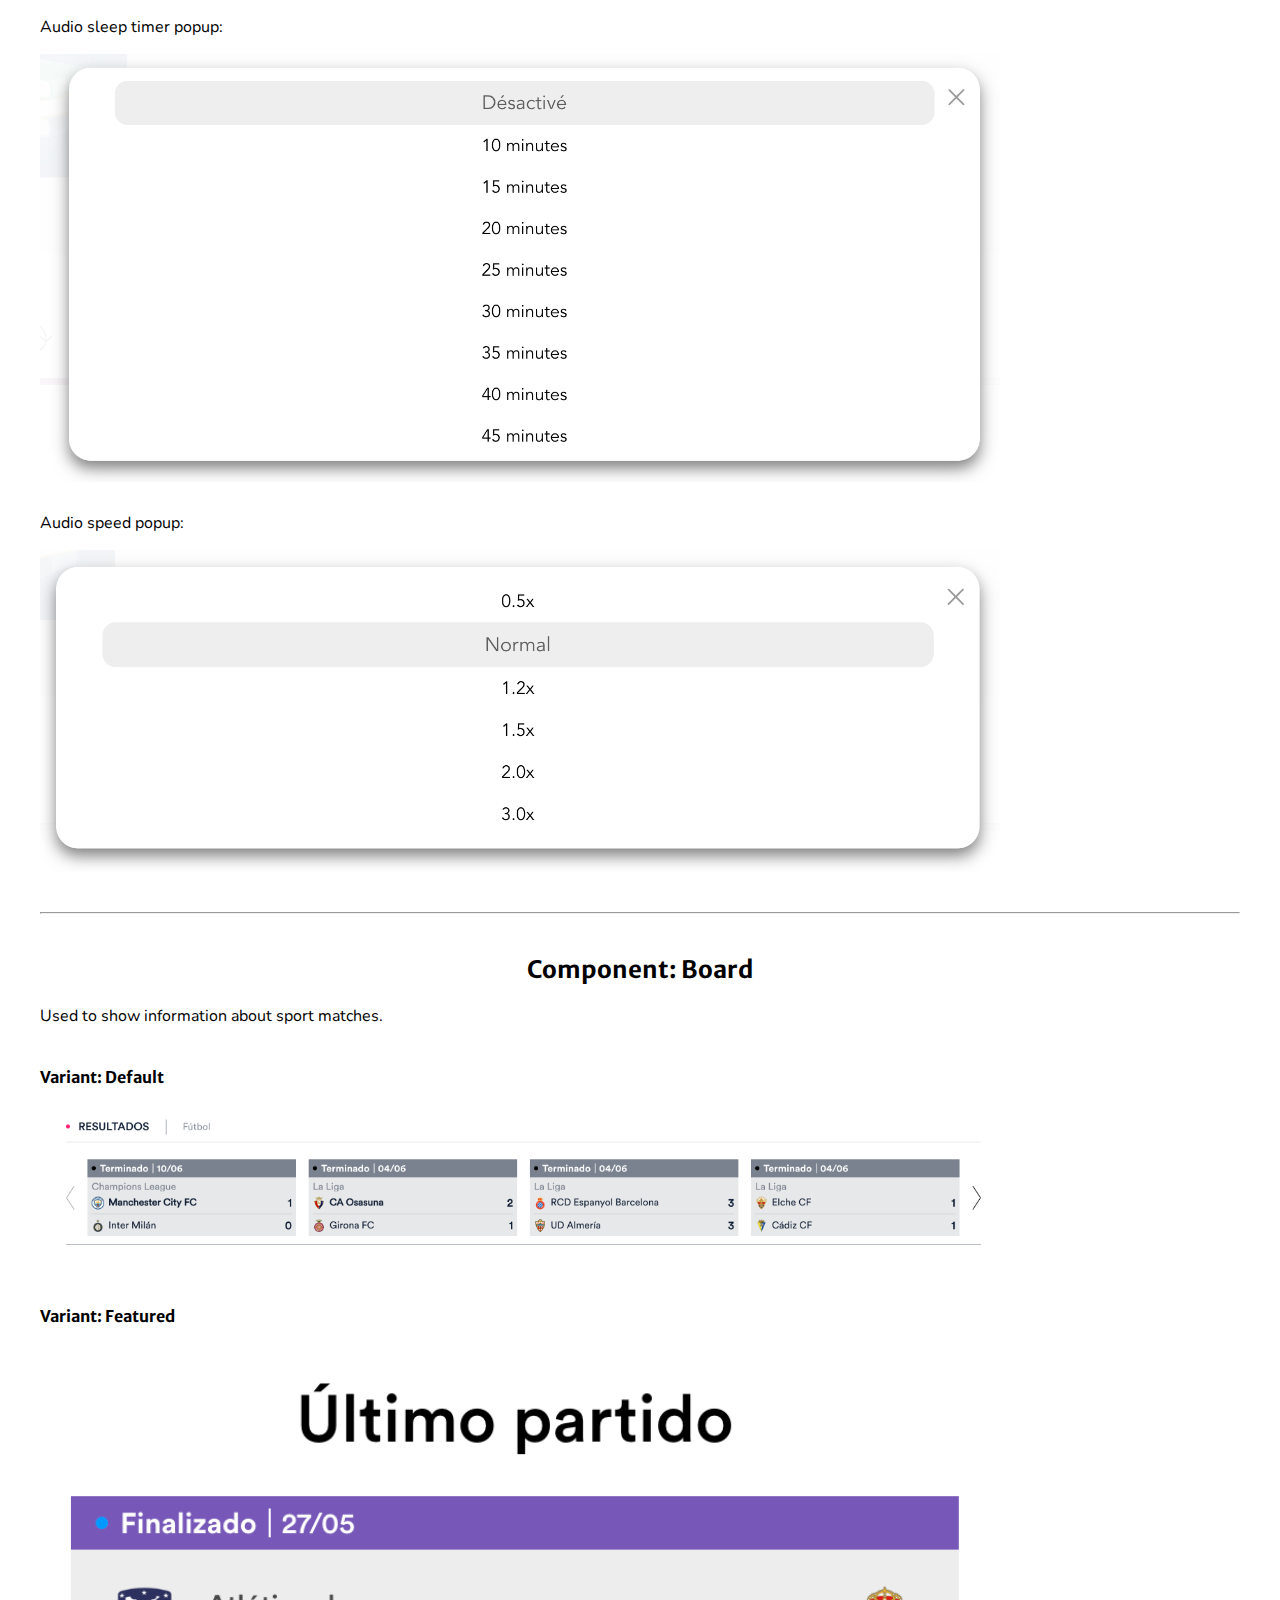
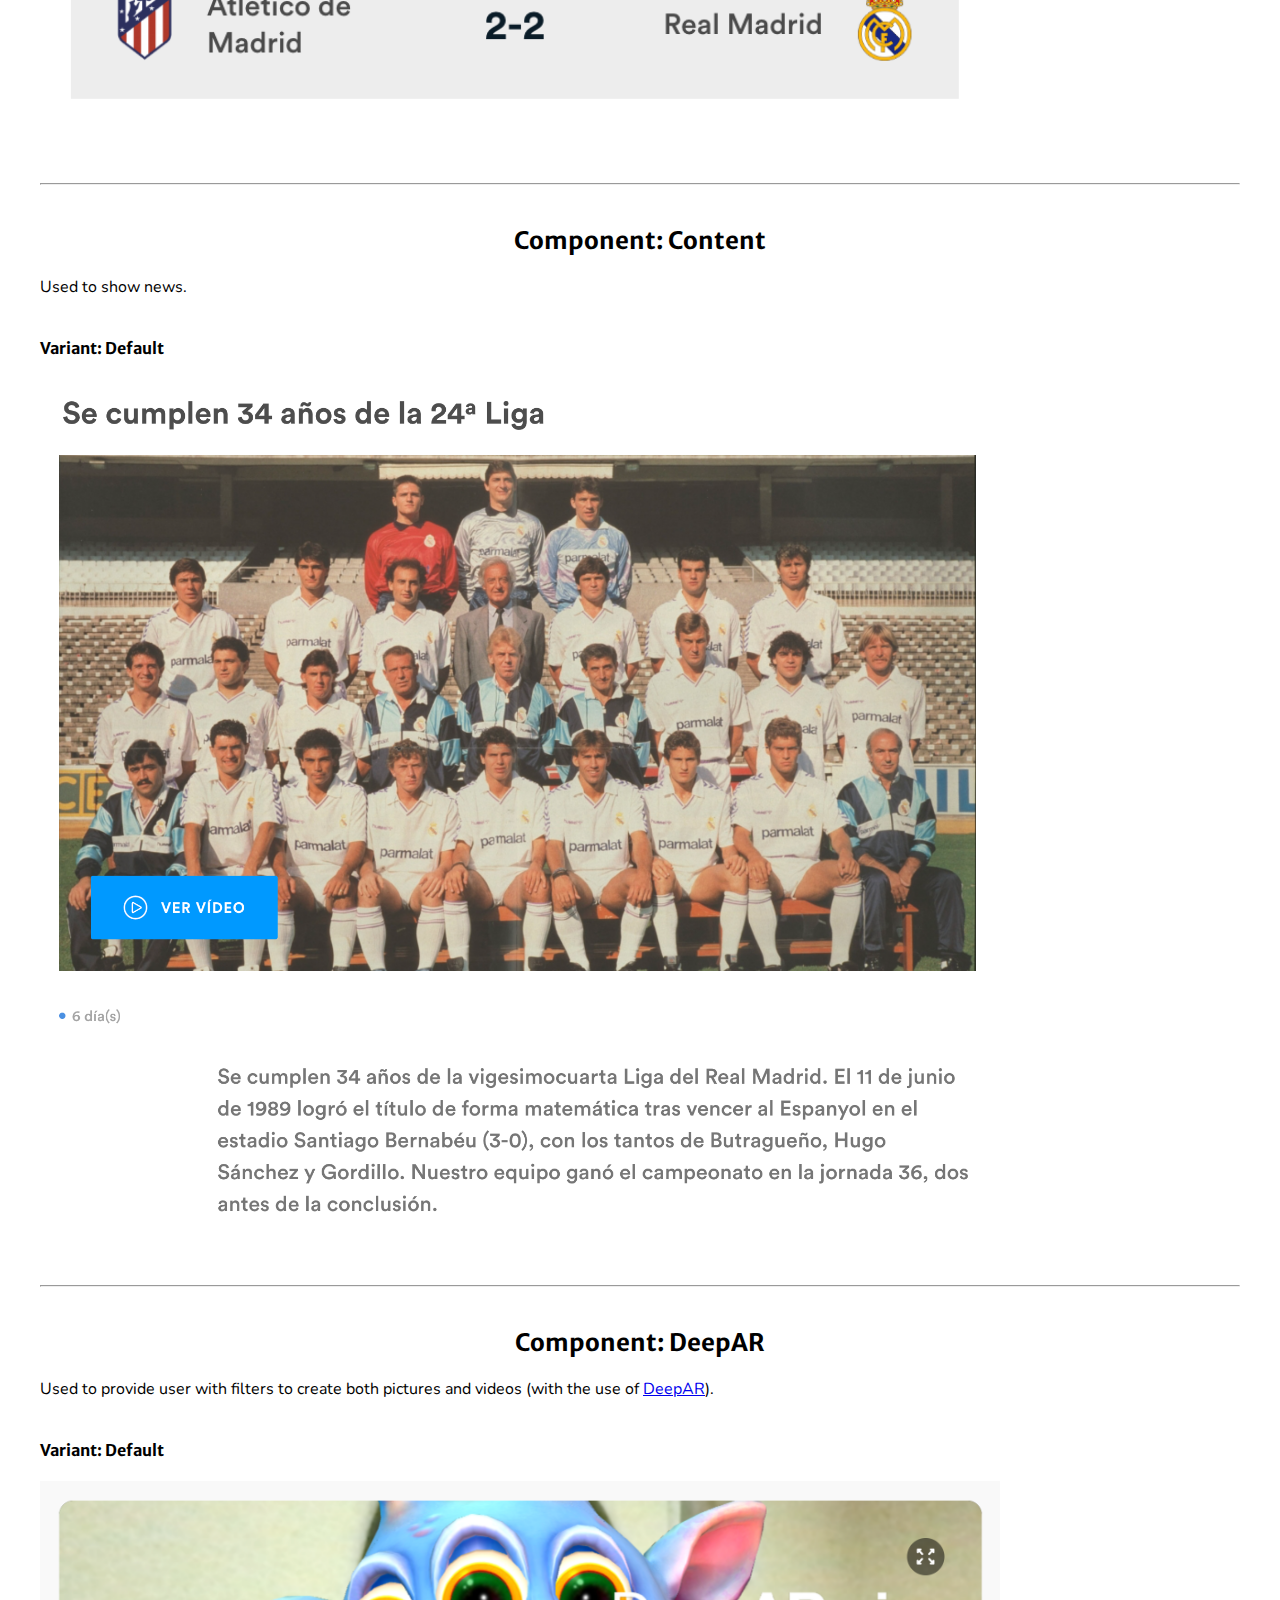
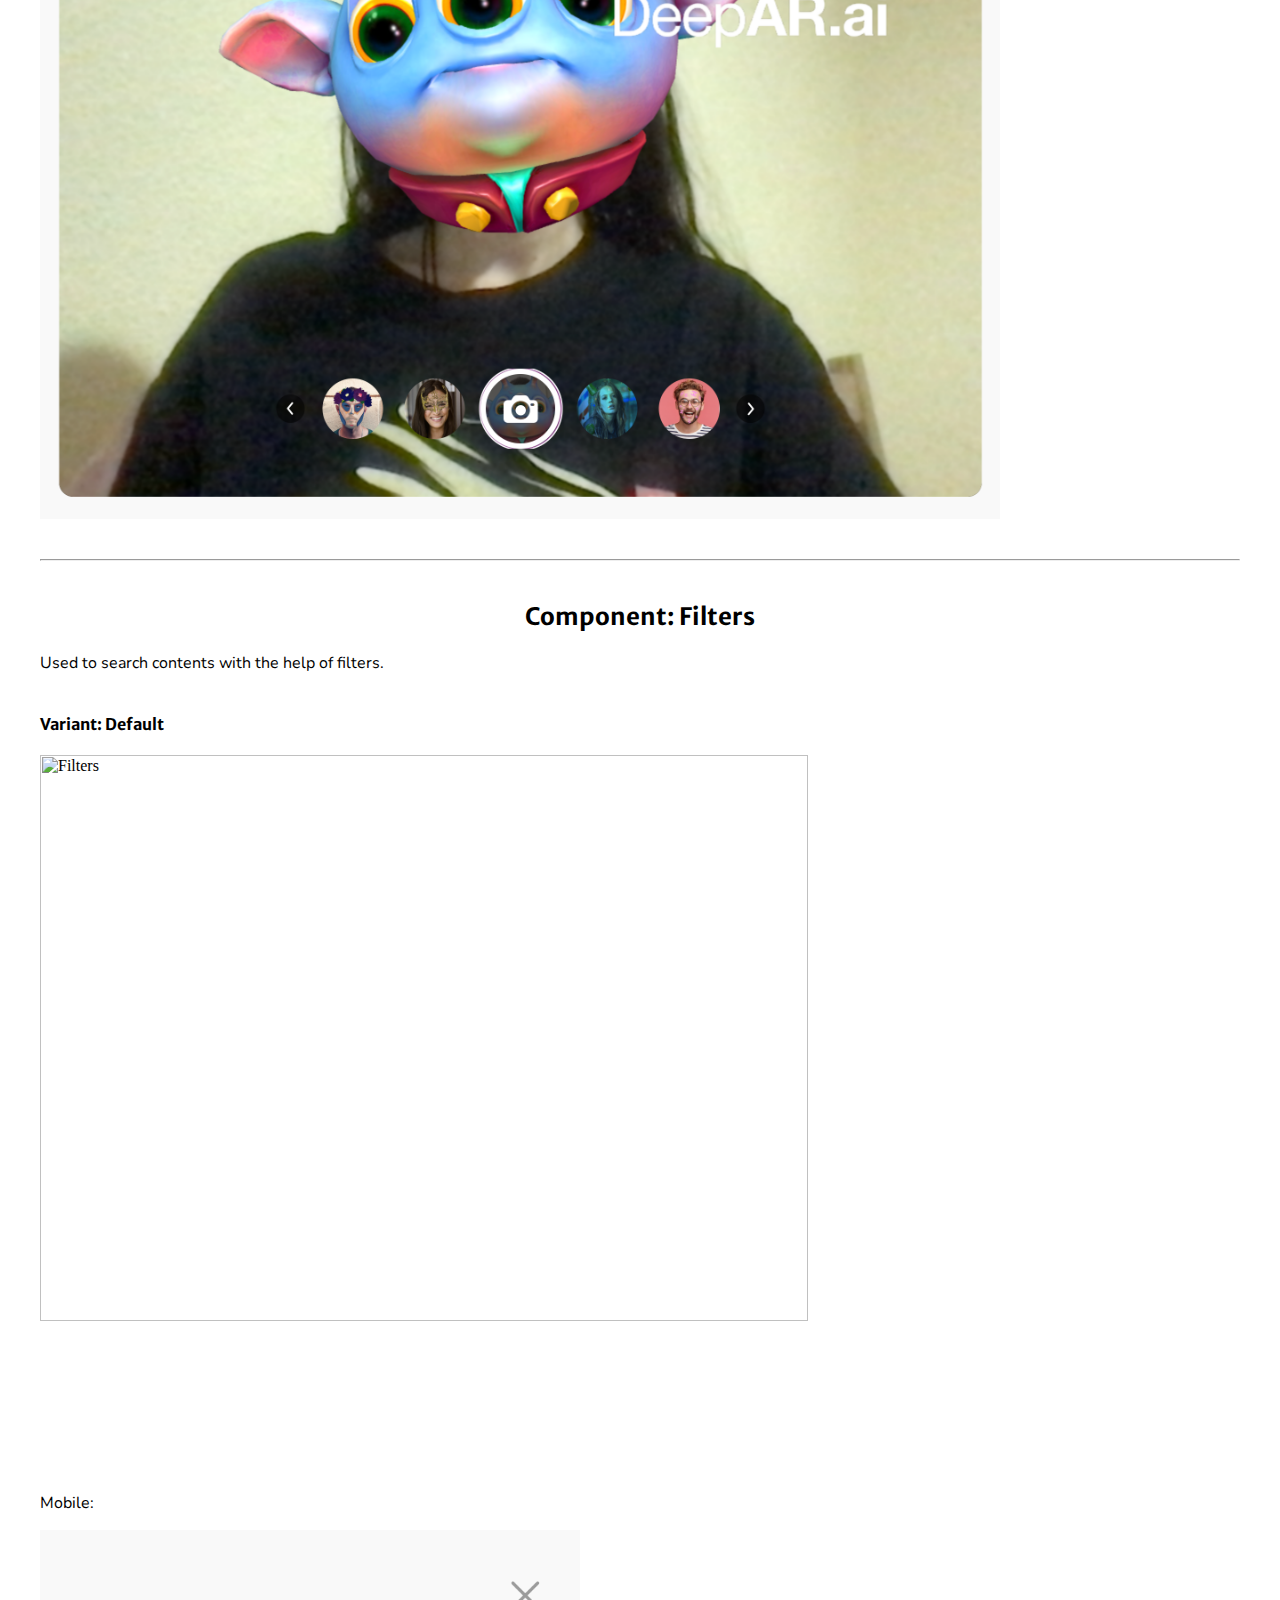
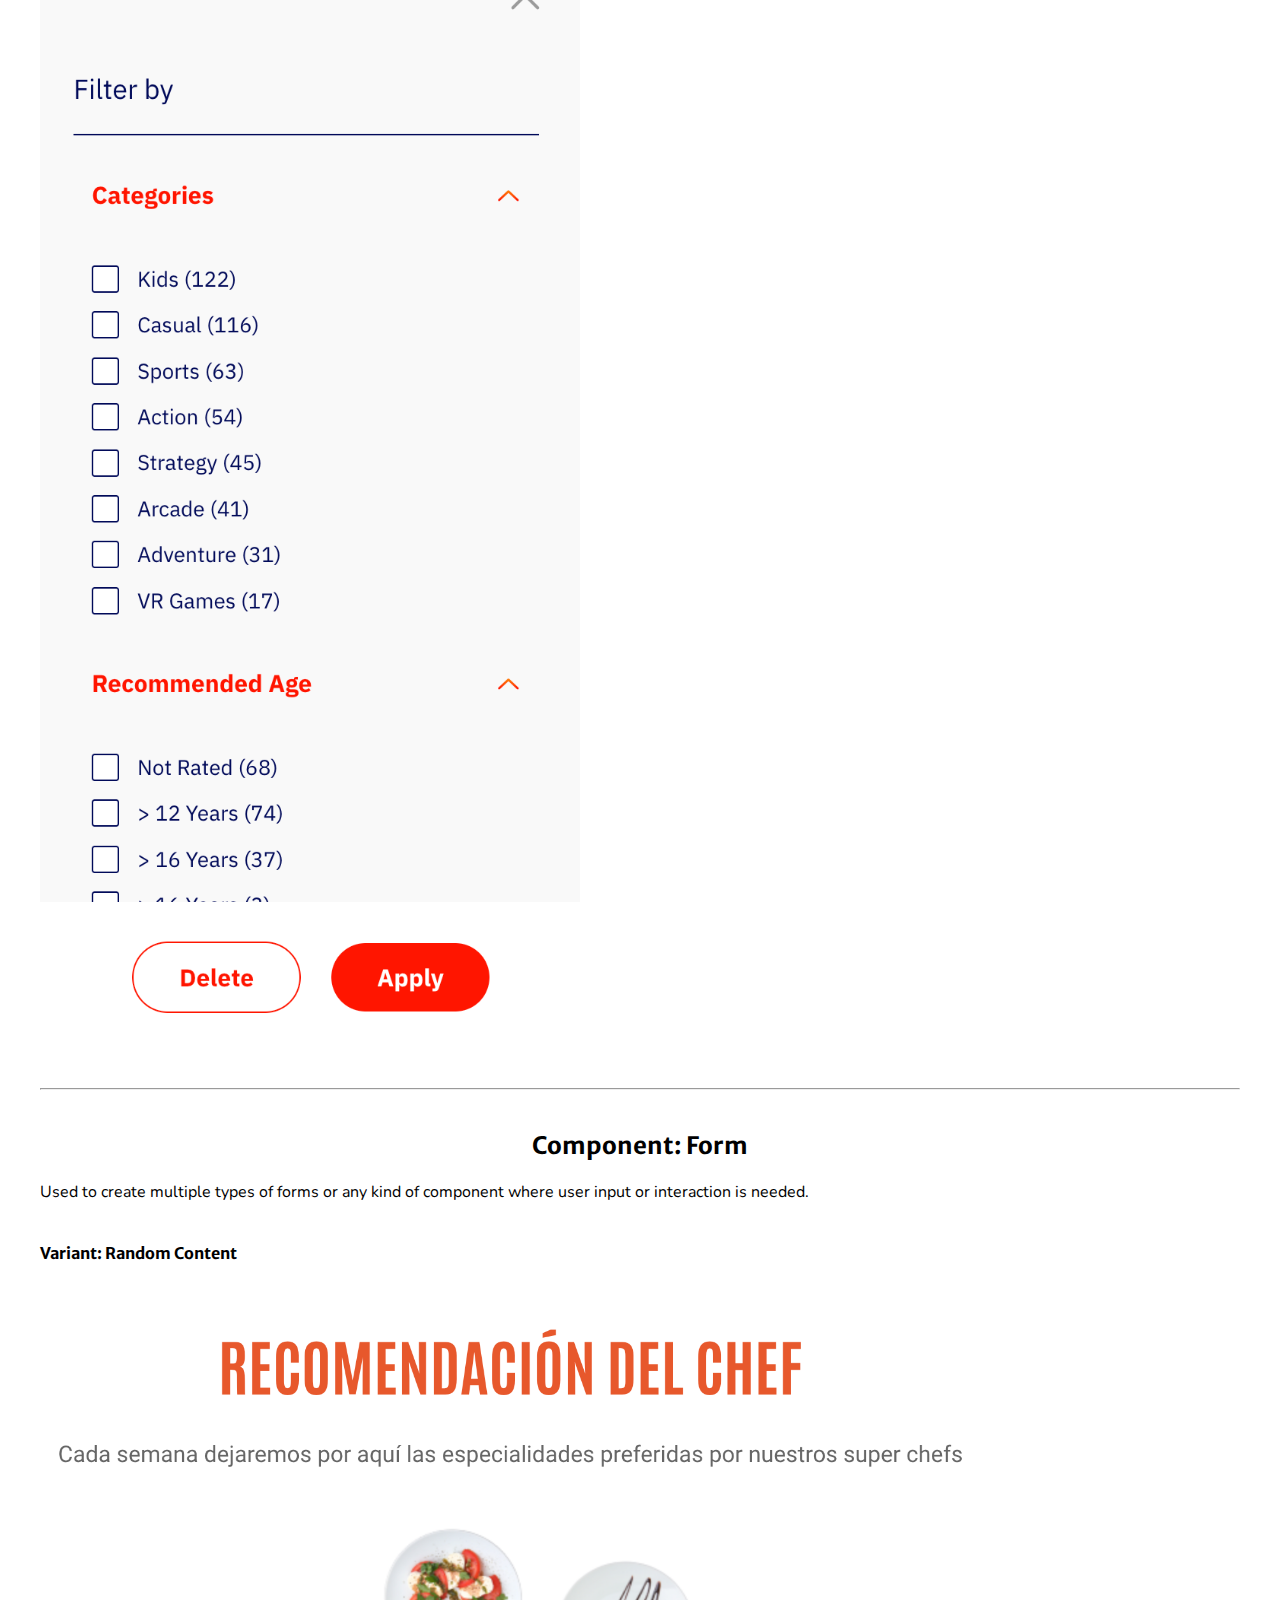
==== commit 3301e978: "Adding new components." ====
--- a/index.html
+++ b/index.html
@@ -140,7 +140,167 @@
 
             <div class="component-container__variant">
                 <h4 class="component-container__variant-title">Variant: Default</h4>
-                <img class="component-container__variant-image horizontal" src="img/cmp-content-new_default01.png" alt="Content Default">
+                <img class="component-container__variant-image horizontal" src="img/cmp-content-new_default01.png" alt="Content">
+            </div>
+        </div>
+
+        <hr>
+
+        <div class="component-container">
+            <h2 class="component-container__title">Component: DeepAR</h2>
+            <p class="component-container__text">Used to provide user with filters to create both pictures and videos (with the use of <a href="https://www.deepar.ai/">DeepAR</a>).</p>
+
+            <div class="component-container__variant">
+                <h4 class="component-container__variant-title">Variant: Default</h4>
+                <img class="component-container__variant-image horizontal" src="img/cmp-deepar01.png" alt="DeepAR">
+            </div>
+        </div>
+
+        <hr>
+
+        <div class="component-container">
+            <h2 class="component-container__title">Component: Filters</h2>
+            <p class="component-container__text">Used to search contents with the help of filters.</p>
+
+            <div class="component-container__variant">
+                <h4 class="component-container__variant-title">Variant: Default</h4>
+                <img class="component-container__variant-image horizontal" src="img/cmp-filters01.png" alt="Filters">
+                <p class="component-container__variant-text">Mobile:</p>
+                <img class="component-container__variant-image vertical" src="img/cmp-filters02.png" alt="Filters">
+            </div>
+        </div>
+
+        <hr>
+
+        <div class="component-container">
+            <h2 class="component-container__title">Component: Form</h2>
+            <p class="component-container__text">Used to create multiple types of forms or any kind of component where user input or interaction is needed.</p>
+
+            <div class="component-container__variant">
+                <h4 class="component-container__variant-title">Variant: Random Content</h4>
+                <img class="component-container__variant-image horizontal" src="img/cmp-form_random-content01.png" alt="Form Random Content">
+                <img class="component-container__variant-image horizontal" src="img/cmp-form_random-content02.png" alt="Form Random Content">
+            </div>
+
+            <div class="component-container__variant">
+                <h4 class="component-container__variant-title">Variant: Menu</h4>
+                <img class="component-container__variant-image horizontal" src="img/cmp-form_menu01.png" alt="Form Menu">
+            </div>
+
+            <div class="component-container__variant">
+                <h4 class="component-container__variant-title">Variant: Zodiac Selector</h4>
+                <img class="component-container__variant-image horizontal" src="img/cmp-form_zodiac-selector.png" alt="Form Zodiac Selector">
+            </div>
+
+            <div class="component-container__variant">
+                <h4 class="component-container__variant-title">Variant: Lucky Dice</h4>
+                <img class="component-container__variant-image horizontal" src="img/cmp-form_lucky-dice01.png" alt="Form Lucky Dice">
+            </div>
+
+            <div class="component-container__variant">
+                <h4 class="component-container__variant-title">Variant: Dowsing Pendulum</h4>
+                <img class="component-container__variant-image horizontal" src="img/cmp-form_dowsing-pendulum01.png" alt="Form Dowsing Pendulum">
+            </div>
+
+            <div class="component-container__variant">
+                <h4 class="component-container__variant-title">Variant: Love Compatibility</h4>
+                <img class="component-container__variant-image horizontal" src="img/cmp-form_love-compatibility01.png" alt="Form Love Compatibility">
+                <img class="component-container__variant-image horizontal" src="img/cmp-form_love-compatibility02.png" alt="Form Love Compatibility">
+                <img class="component-container__variant-image horizontal" src="img/cmp-form_love-compatibility03.png" alt="Form Love Compatibility">
+            </div>
+
+            <div class="component-container__variant">
+                <h4 class="component-container__variant-title">Variant: Gym Profile</h4>
+                <img class="component-container__variant-image horizontal" src="img/cmp-form_gym-profile.png" alt="Form Gym Profile">
+            </div>
+
+            <div class="component-container__variant">
+                <h4 class="component-container__variant-title">Variant: Add/modify weight</h4>
+                <img class="component-container__variant-image horizontal" src="img/cmp-form_add-modify-weight02.png" alt="Form Add Modify Weight">
+                <img class="component-container__variant-image horizontal" src="img/cmp-form_add-modify-weight01.png" alt="Form Add Modify Weight">
+            </div>
+
+        </div>
+
+        <hr>
+
+        <div class="component-container">
+            <h2 class="component-container__title">Component: Header</h2>
+            <p class="component-container__text">Used as header of a website.</p>
+
+            <div class="component-container__variant">
+                <h4 class="component-container__variant-title">Variant: Default</h4>
+                <img class="component-container__variant-image horizontal" src="img/cmp-header04.png" alt="Header Default">
+            </div>
+
+            <div class="component-container__variant">
+                <h4 class="component-container__variant-title">Variant: Center</h4>
+                <img class="component-container__variant-image horizontal" src="img/cmp-header01.png" alt="Header Center">
+            </div>
+
+            <div class="component-container__variant">
+                <h4 class="component-container__variant-title">Variant: Box</h4>
+                <img class="component-container__variant-image horizontal" src="img/cmp-header02.png" alt="Header Box">
+                <img class="component-container__variant-image horizontal" src="img/cmp-header03.png" alt="Header Box">
+            </div>
+        </div>
+
+        <hr>
+
+        <div class="component-container">
+            <h2 class="component-container__title">Component: Hero</h2>
+            <p class="component-container__text">Used as first component of a page to show relevant information to user.</p>
+
+            <div class="component-container__variant">
+                <h4 class="component-container__variant-title">Variant: Default</h4>
+                <img class="component-container__variant-image horizontal" src="img/cmp-hero_default01.png" alt="Hero Default">
+            </div>
+
+            <div class="component-container__variant">
+                <h4 class="component-container__variant-title">Variant: Editorial</h4>
+                <img class="component-container__variant-image horizontal" src="img/cmp-hero_editorial01.png" alt="Hero Editorial">
+            </div>
+
+            <div class="component-container__variant">
+                <h4 class="component-container__variant-title">Variant: Main</h4>
+                <img class="component-container__variant-image horizontal" src="img/cmp-hero_main01.png" alt="Hero Main">
+            </div>
+        </div>
+
+        <hr>
+
+        <div class="component-container">
+            <h2 class="component-container__title">Component: Meme Generator</h2>
+            <p class="component-container__text">Used to create custom memes.</p>
+
+            <div class="component-container__variant">
+                <h4 class="component-container__variant-title">Variant: Default</h4>
+                <img class="component-container__variant-image horizontal" src="img/cmp-meme-generator01.png" alt="Meme Generator">
+                <img class="component-container__variant-image horizontal" src="img/cmp-meme-generator02.png" alt="Meme Generator">
+            </div>
+        </div>
+
+        <hr>
+
+        <div class="component-container">
+            <h2 class="component-container__title">Component: Player</h2>
+            <p class="component-container__text">Used to show videos.</p>
+
+            <div class="component-container__variant">
+                <h4 class="component-container__variant-title">Variant: Default</h4>
+                <img class="component-container__variant-image horizontal" src="img/cmp-player01.png" alt="Player">
+            </div>
+        </div>
+
+        <hr>
+
+        <div class="component-container">
+            <h2 class="component-container__title">Component: PopUp Box</h2>
+            <p class="component-container__text">Used to show popup messages in other components.</p>
+
+            <div class="component-container__variant">
+                <h4 class="component-container__variant-title">Variant: Default</h4>
+                <img class="component-container__variant-image horizontal" src="img/cmp-popup-box01.png" alt="PopUp Box">
             </div>
         </div>
 
--- a/styles/styles.css
+++ b/styles/styles.css
@@ -33,6 +33,7 @@
 }
 body #components .component-container .component-container__variant p.component-container__variant-text {
   font-family: "Nunito", sans-serif;
+  margin-top: 30px;
 }
 body #components .component-container .component-container__variant img.component-container__variant-image {
   display: block;
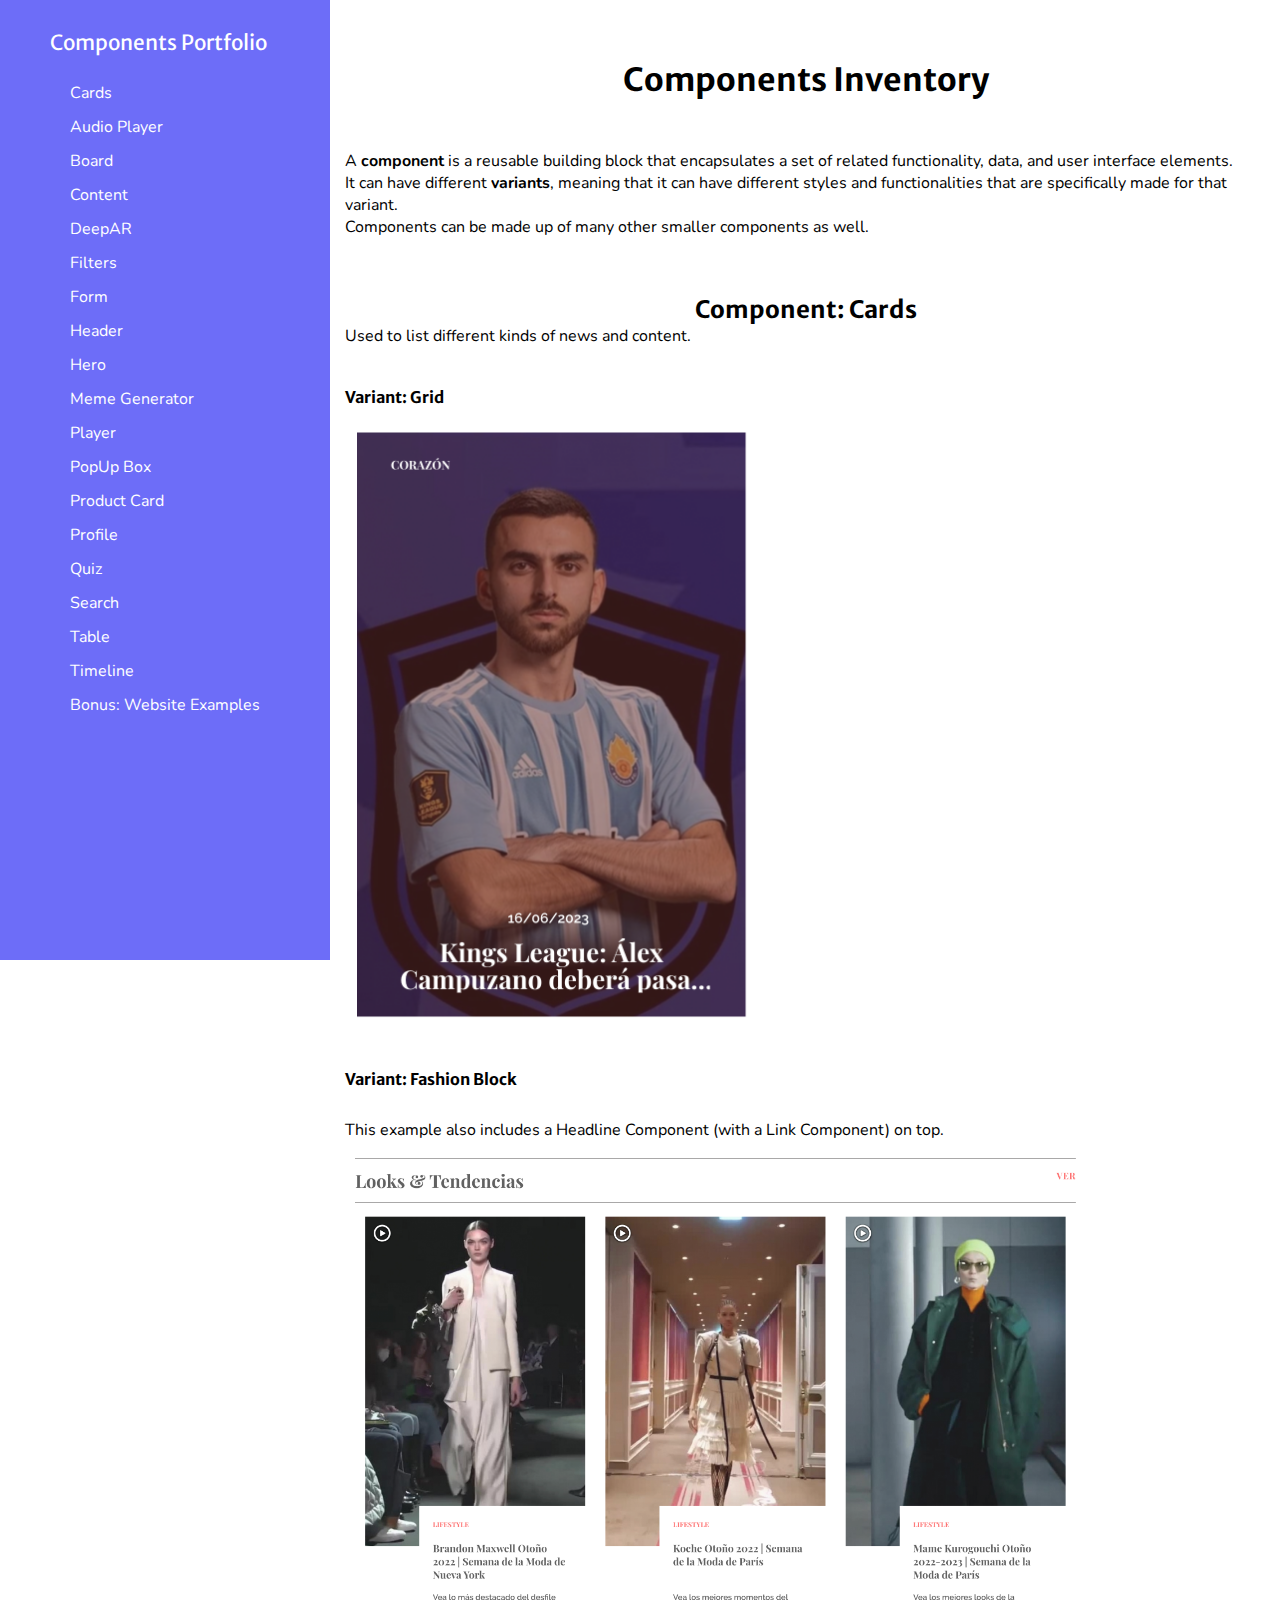
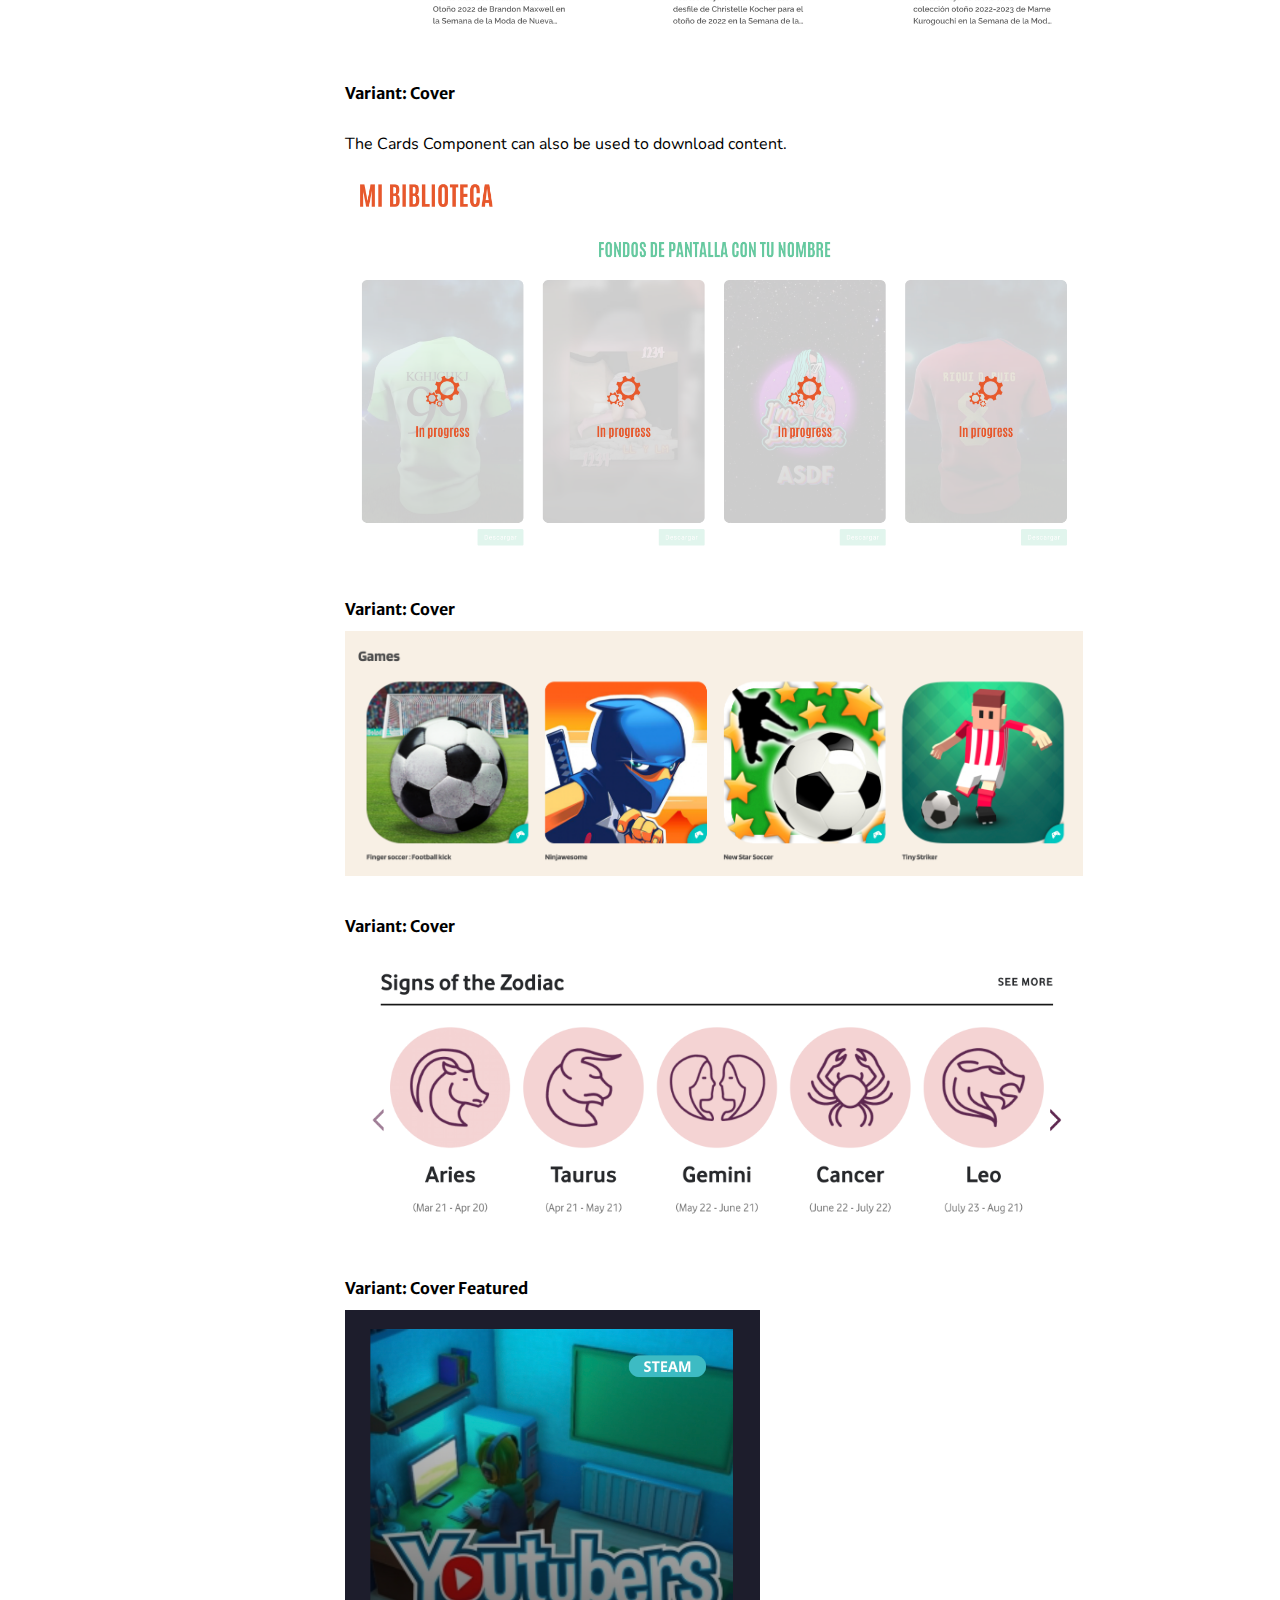
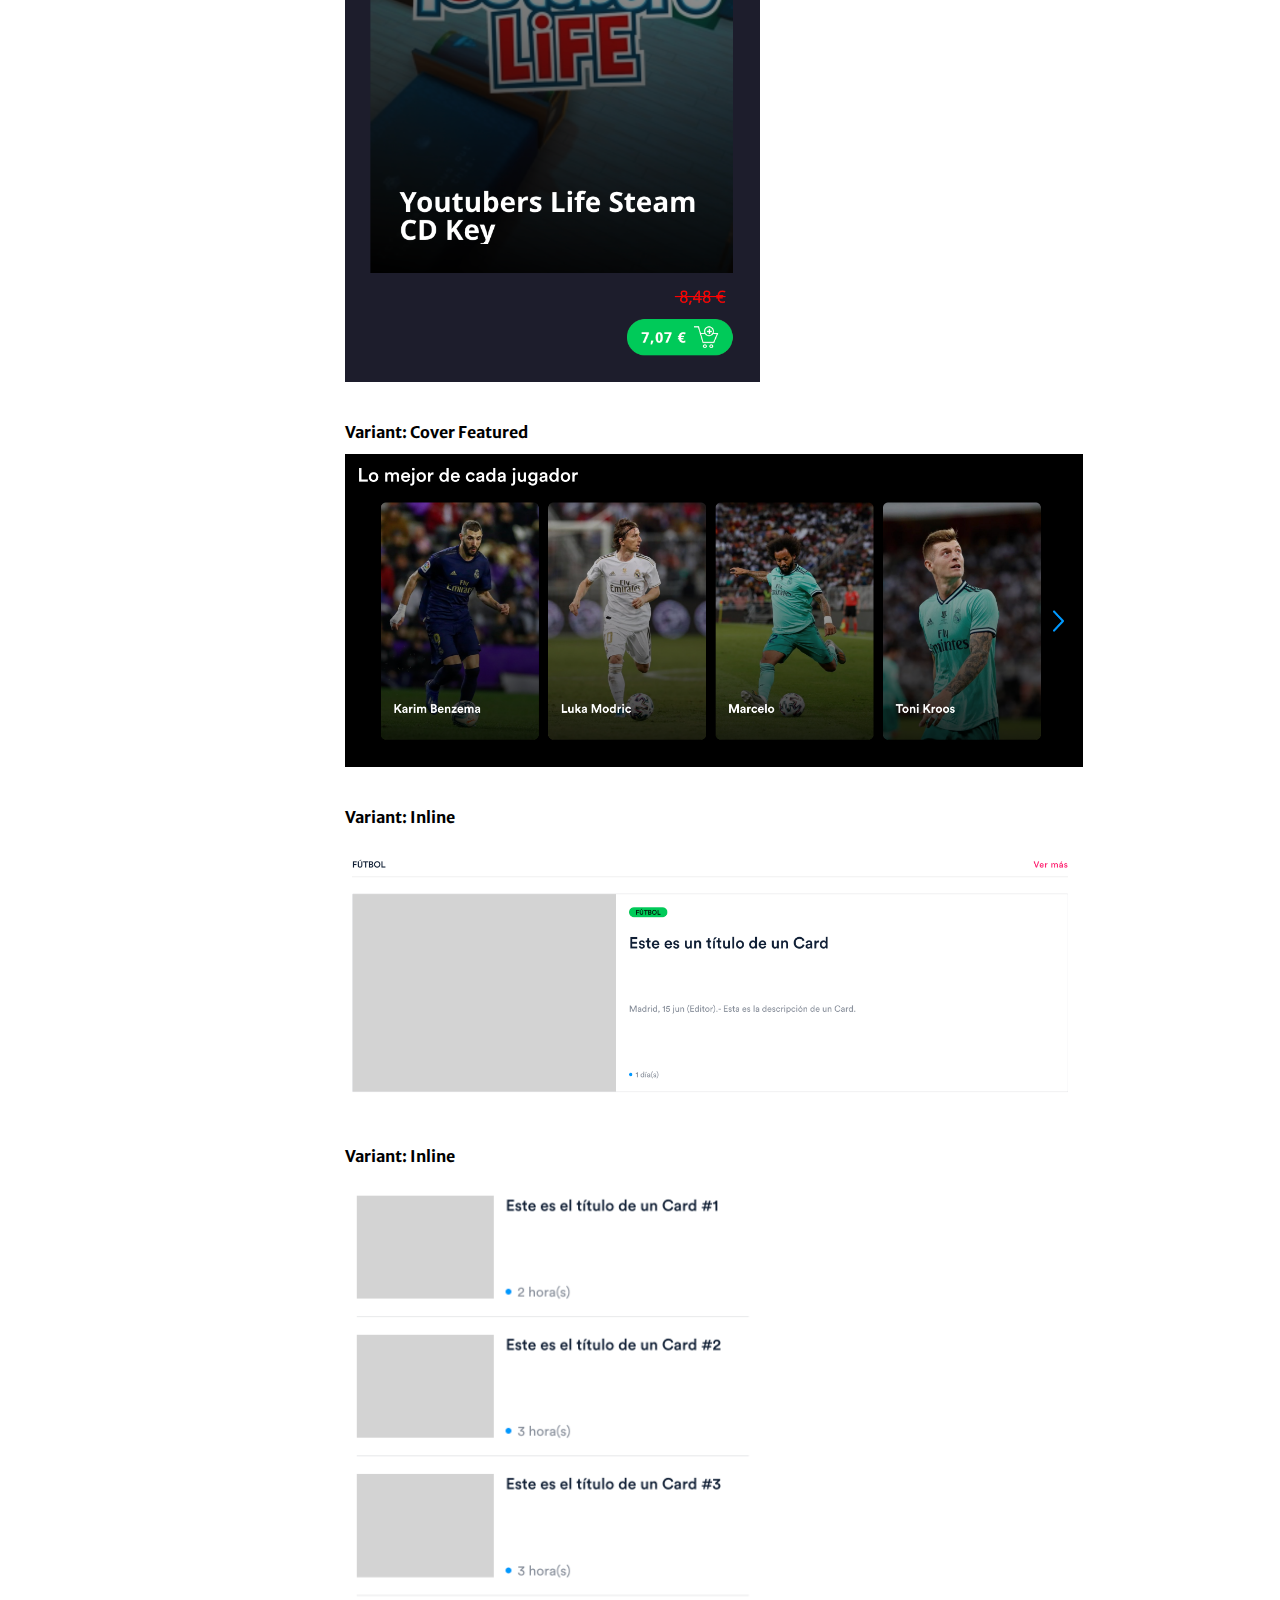
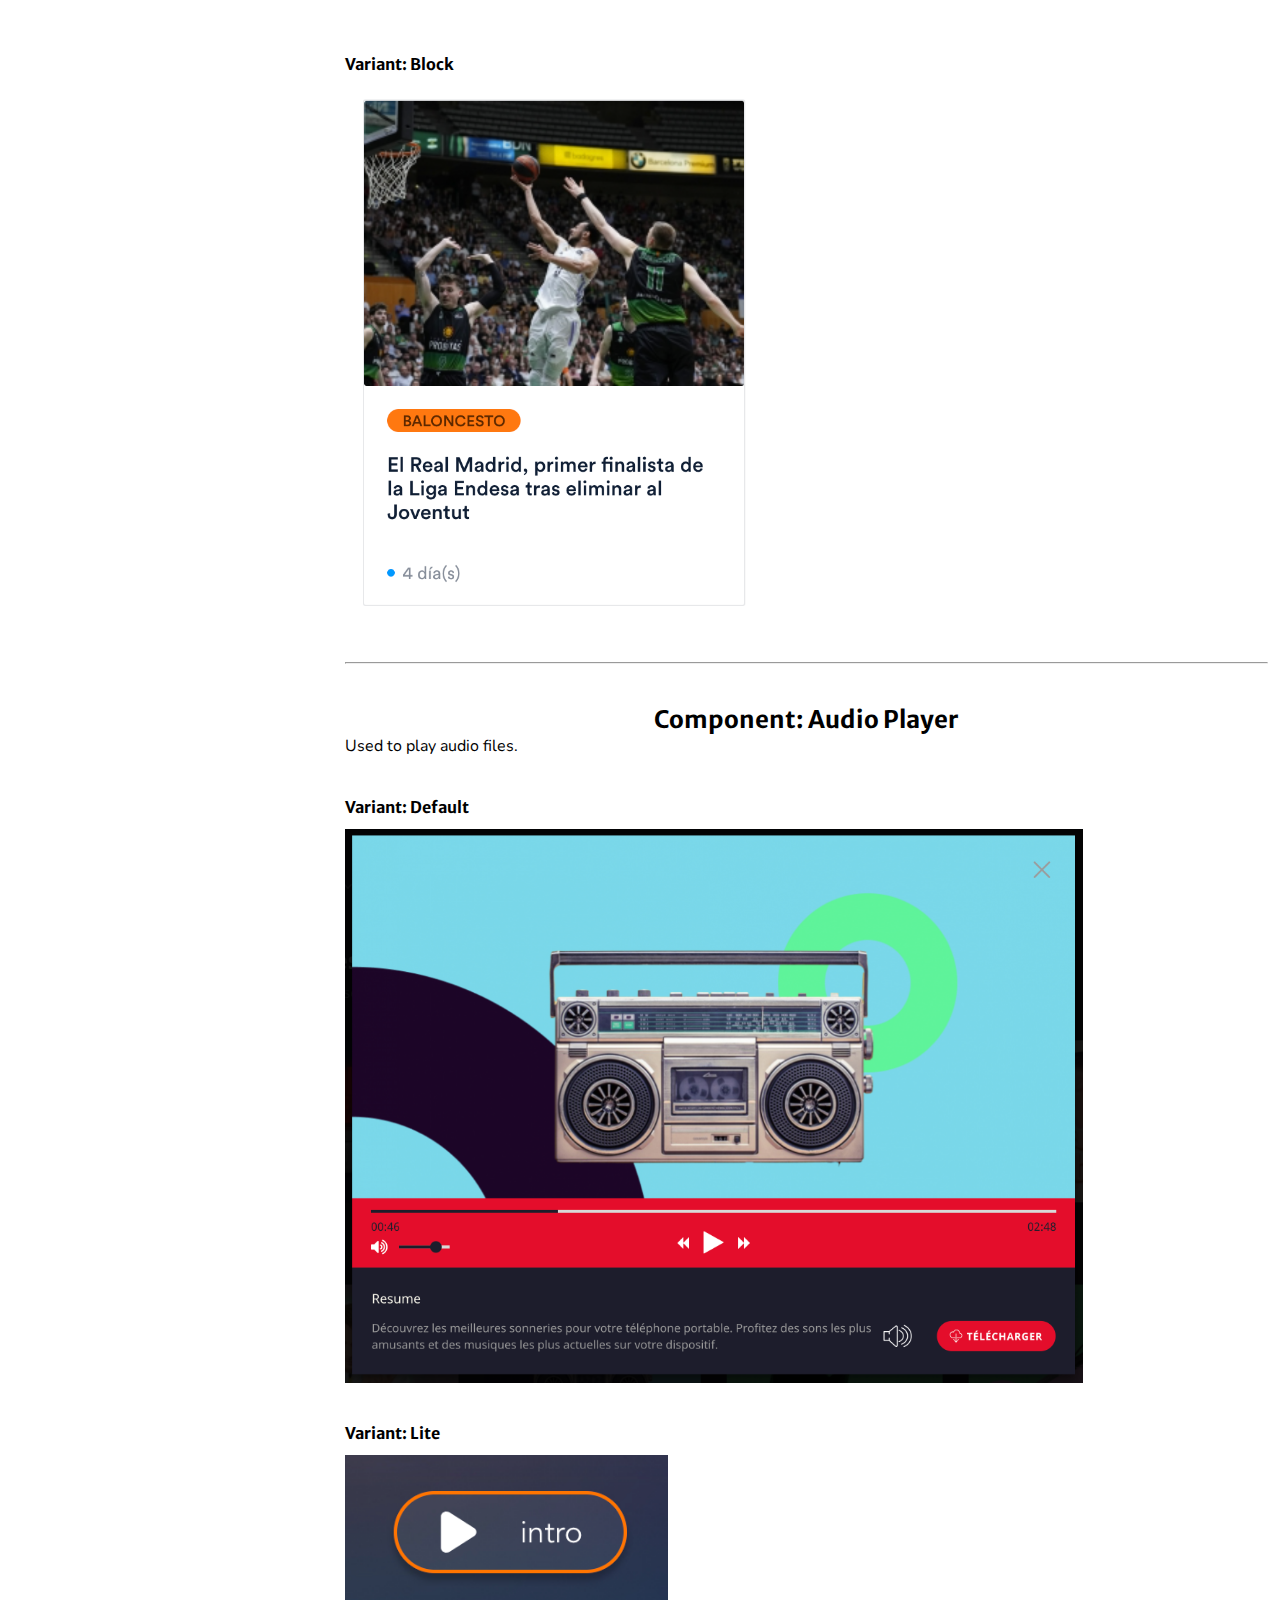
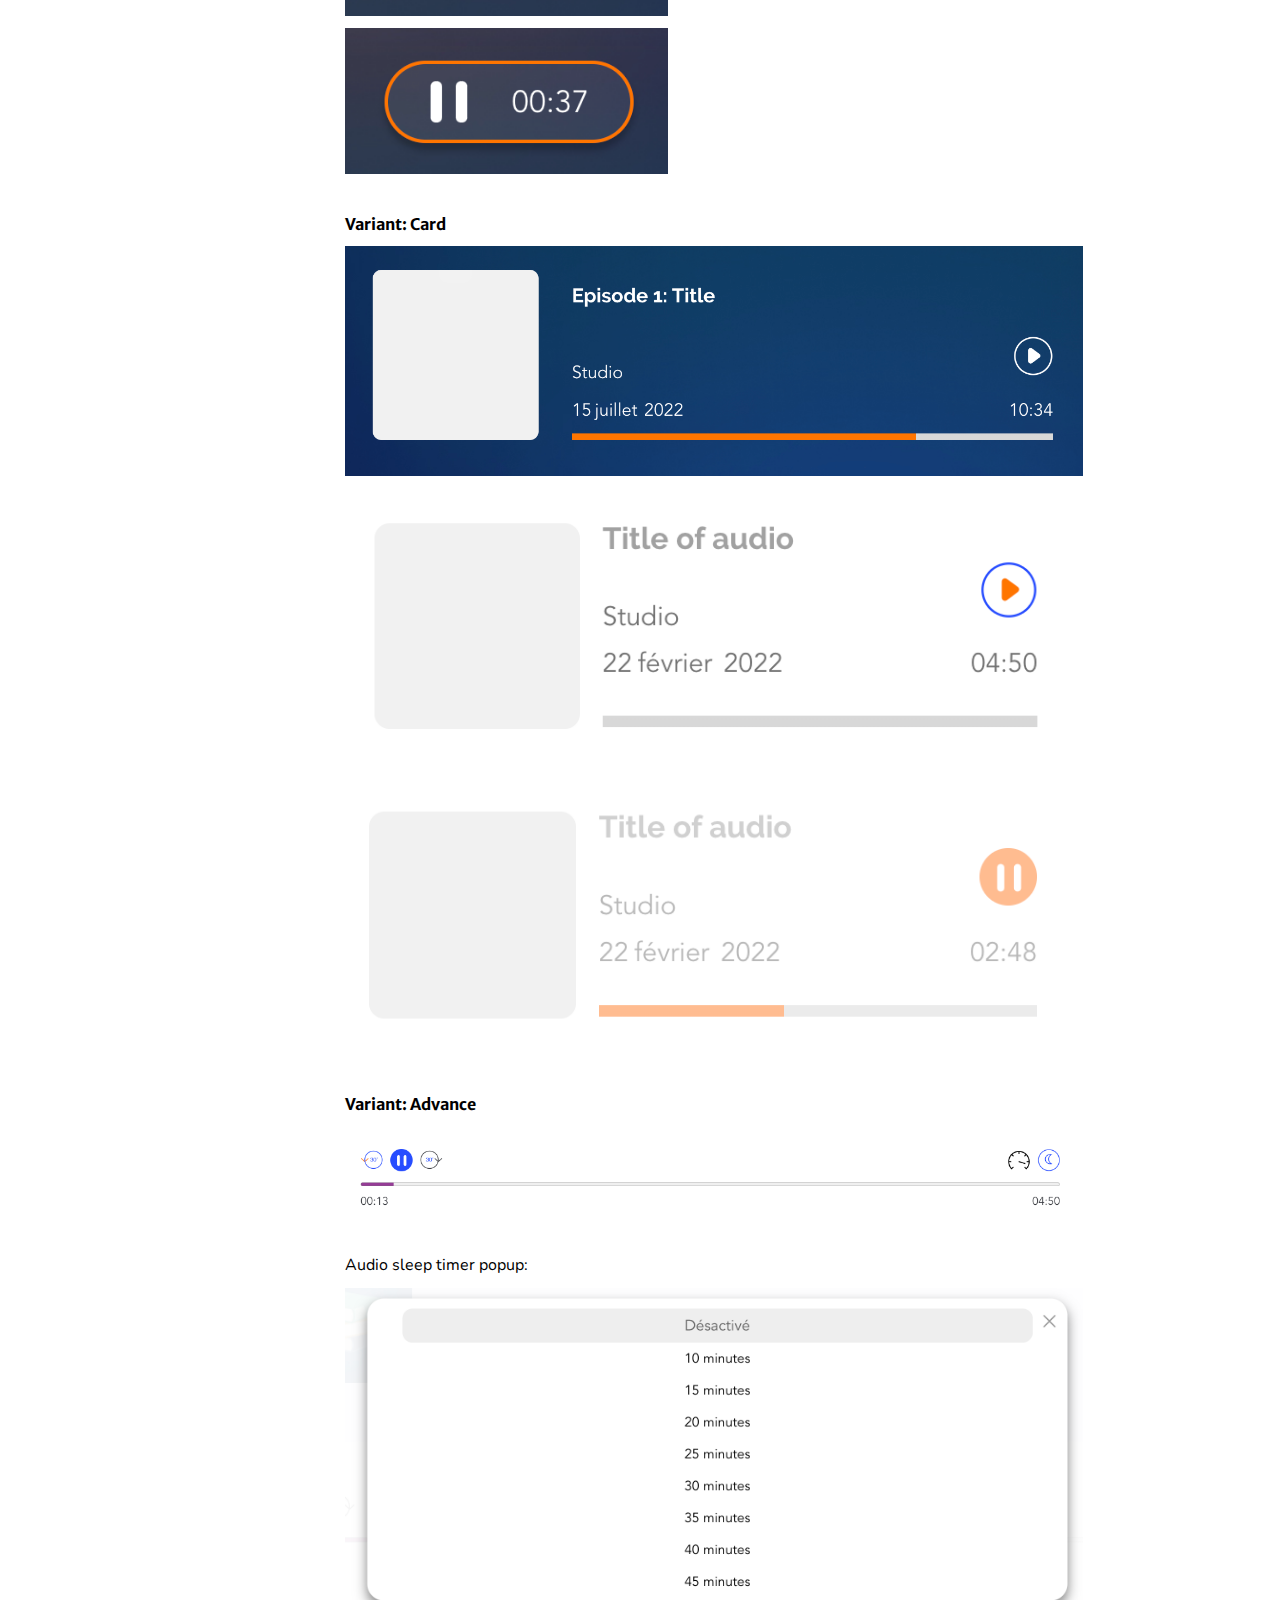
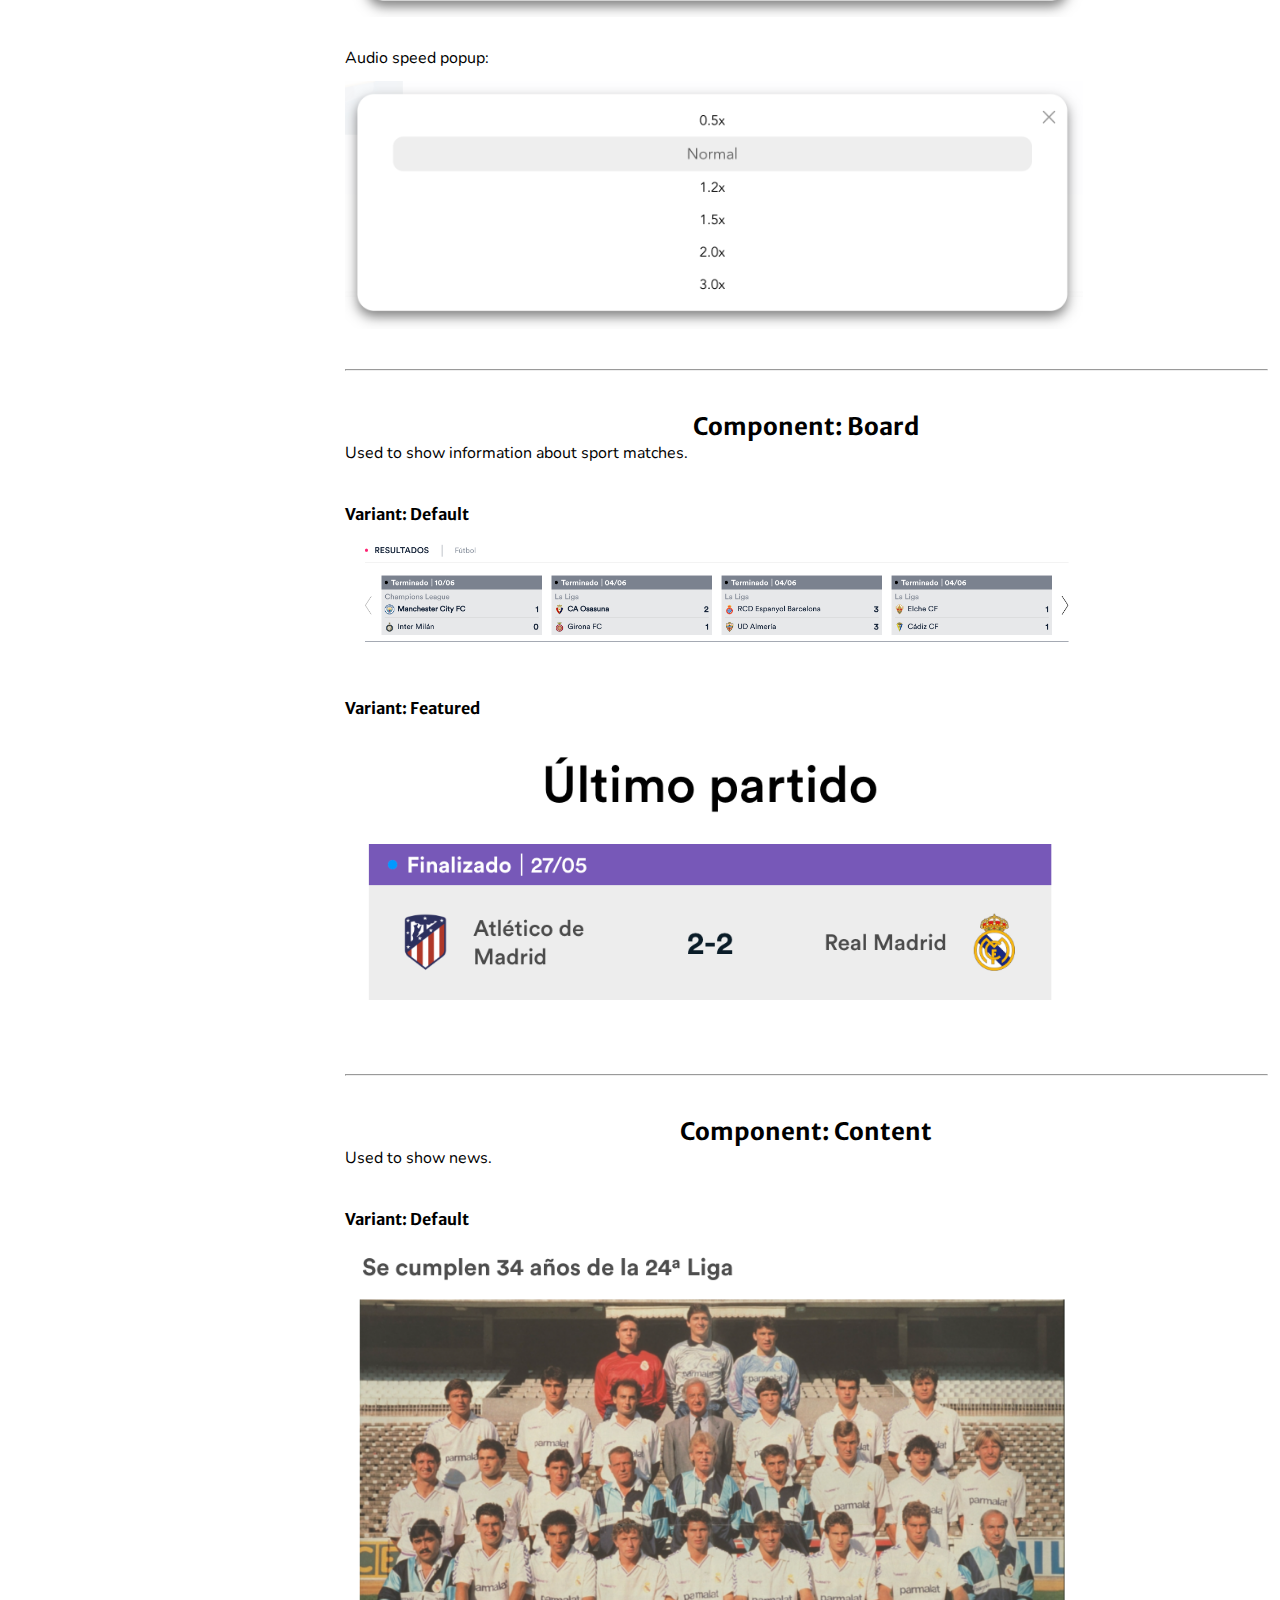
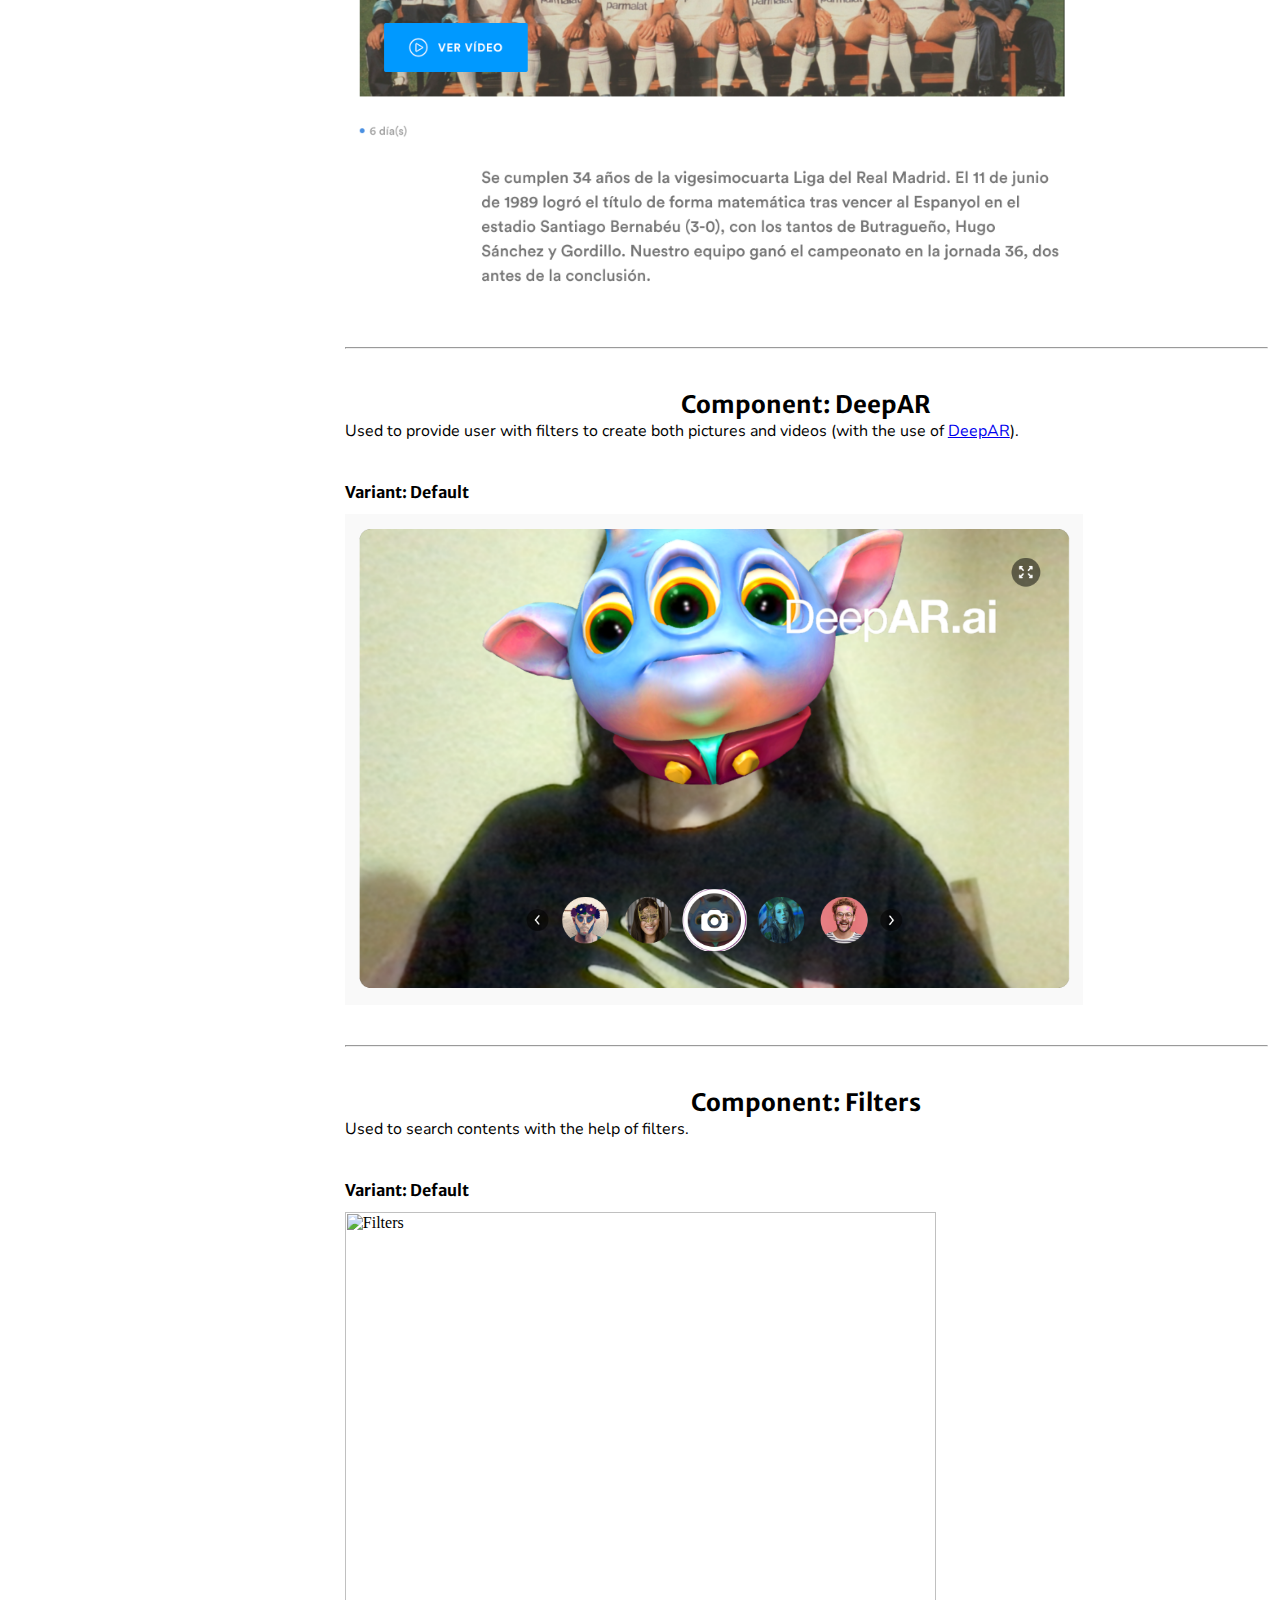
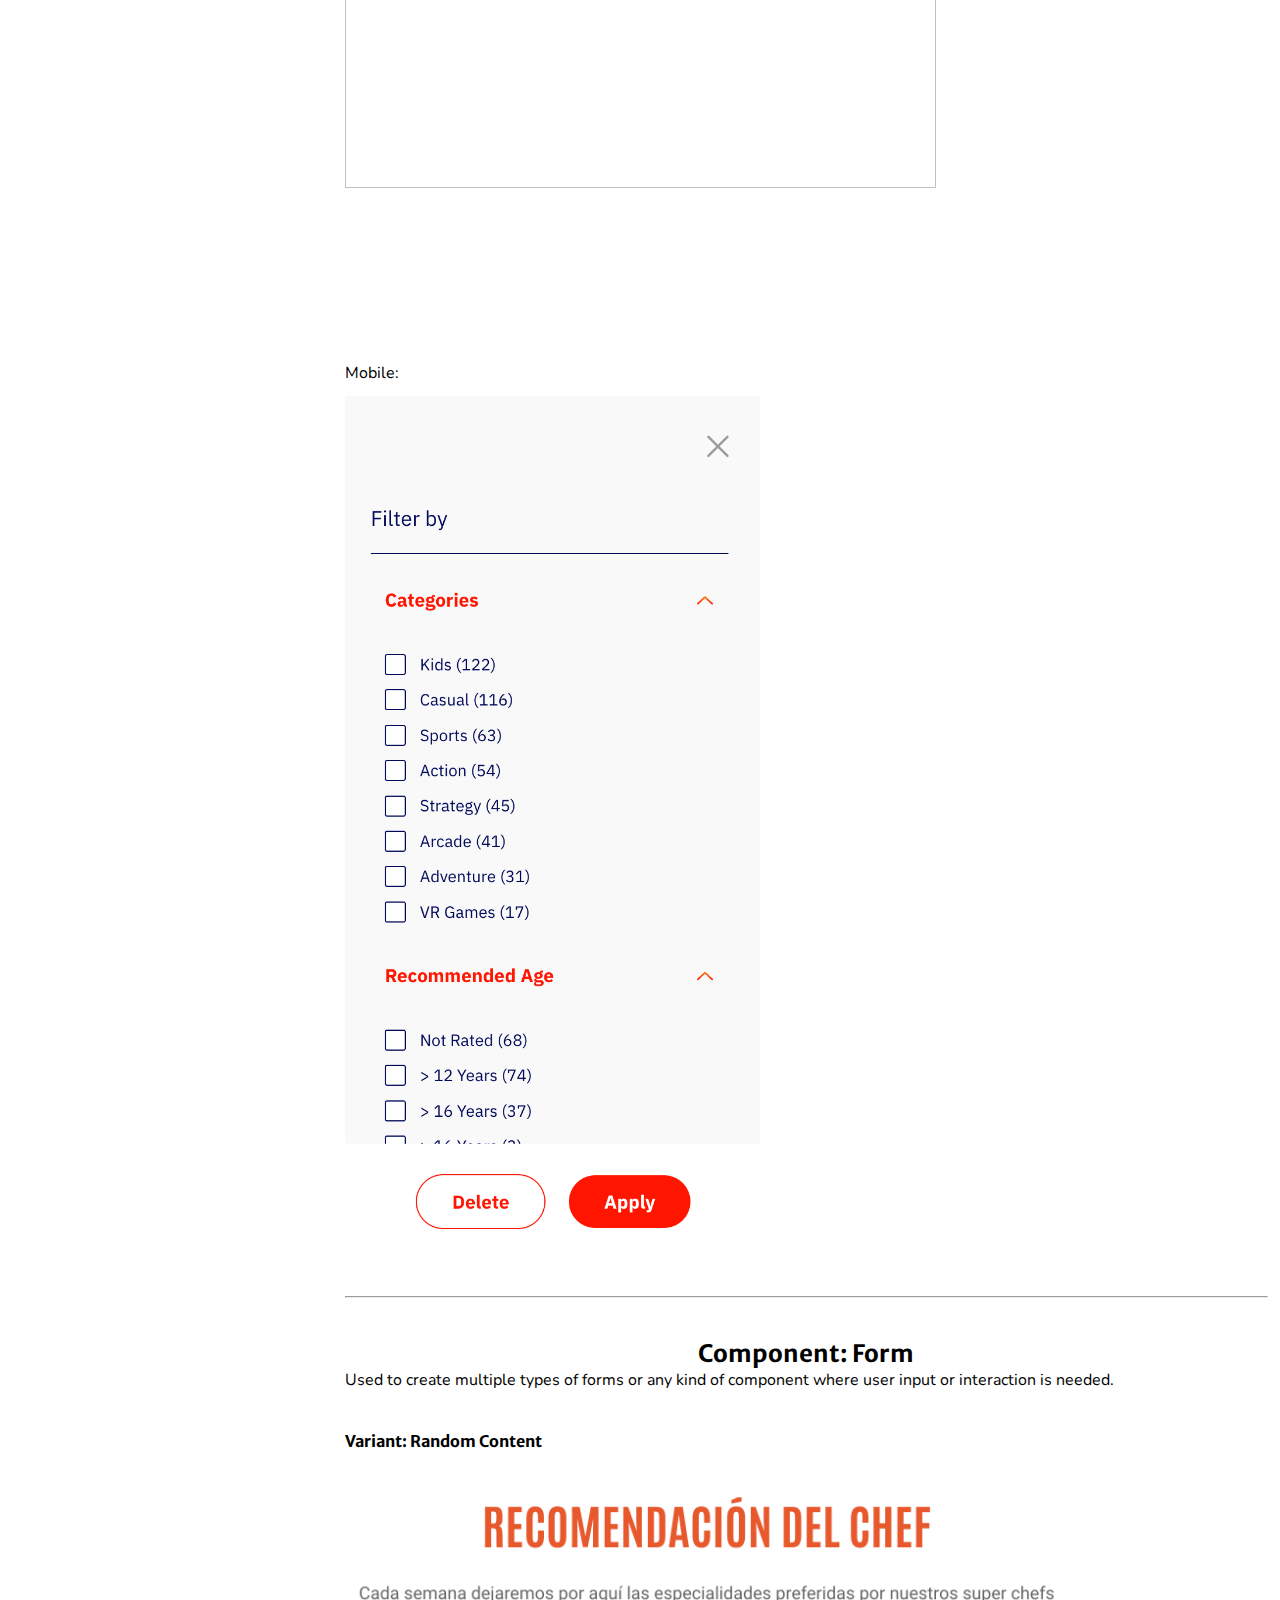
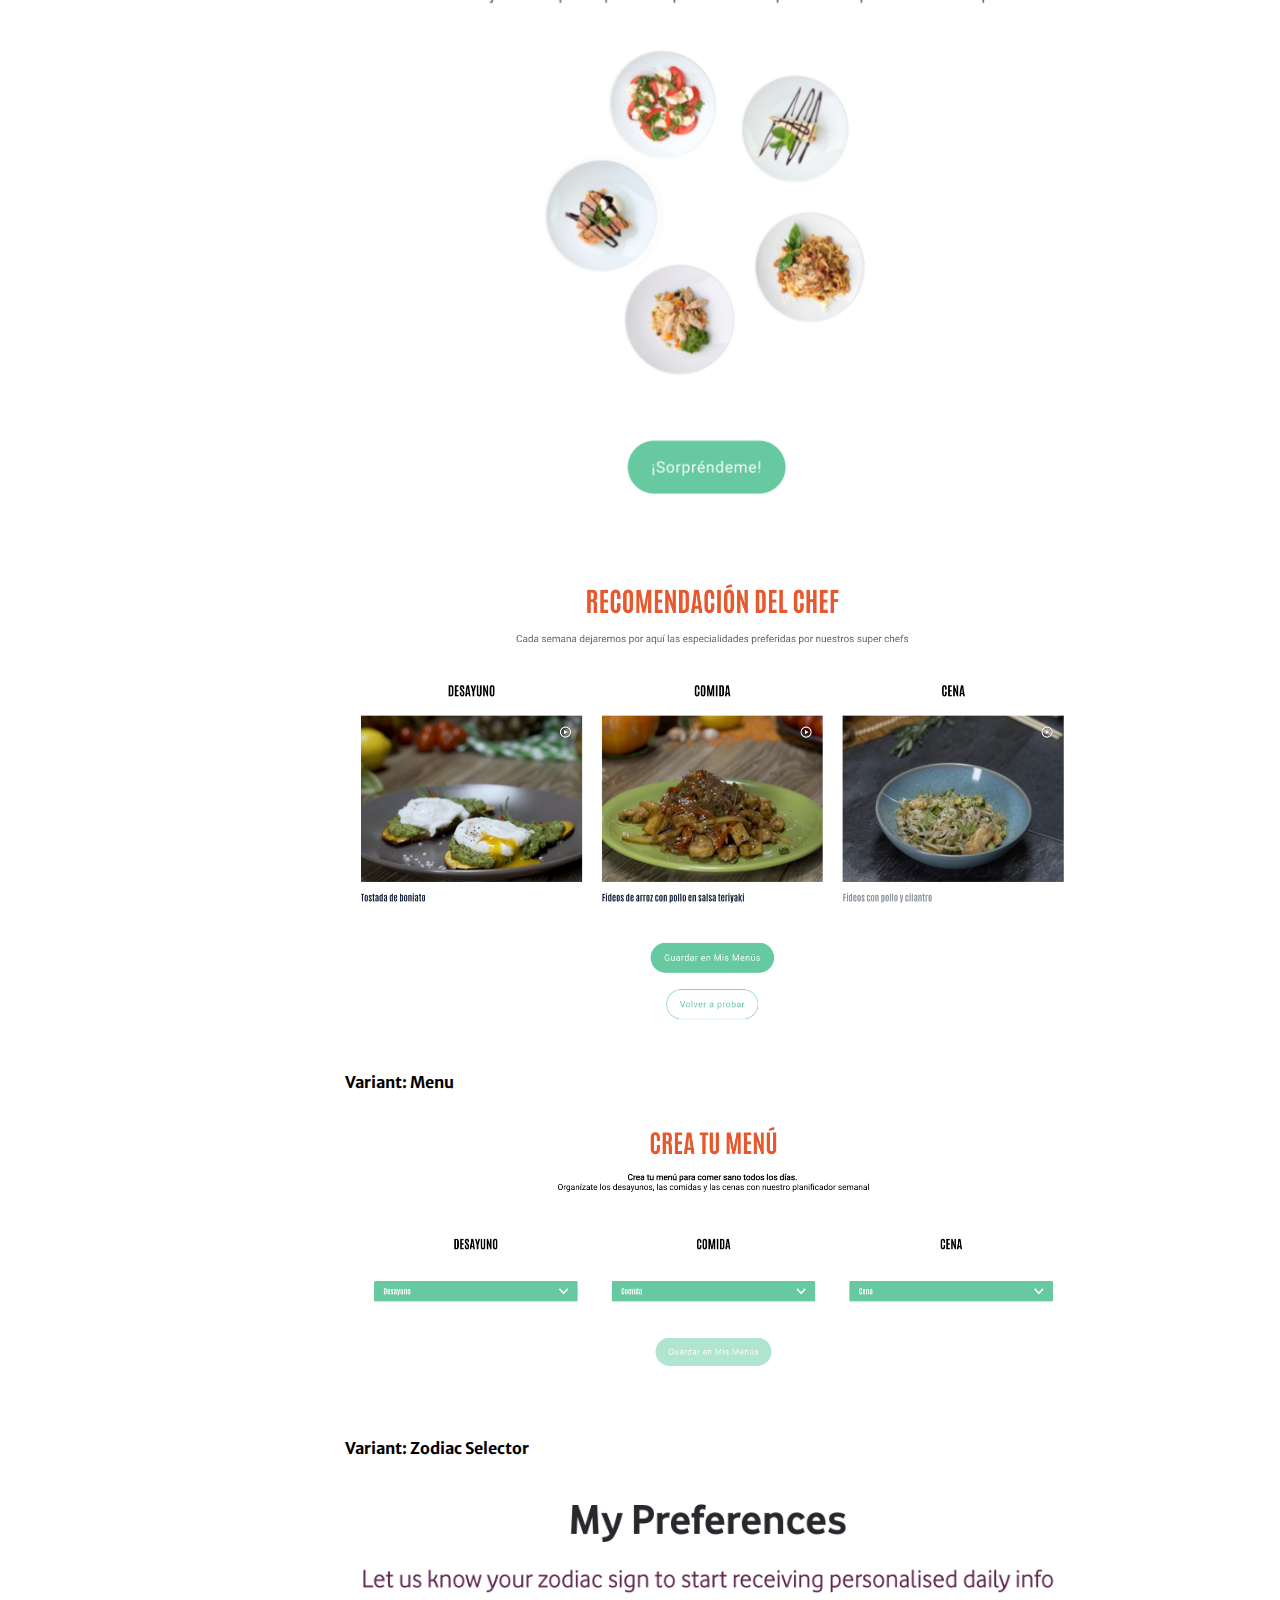
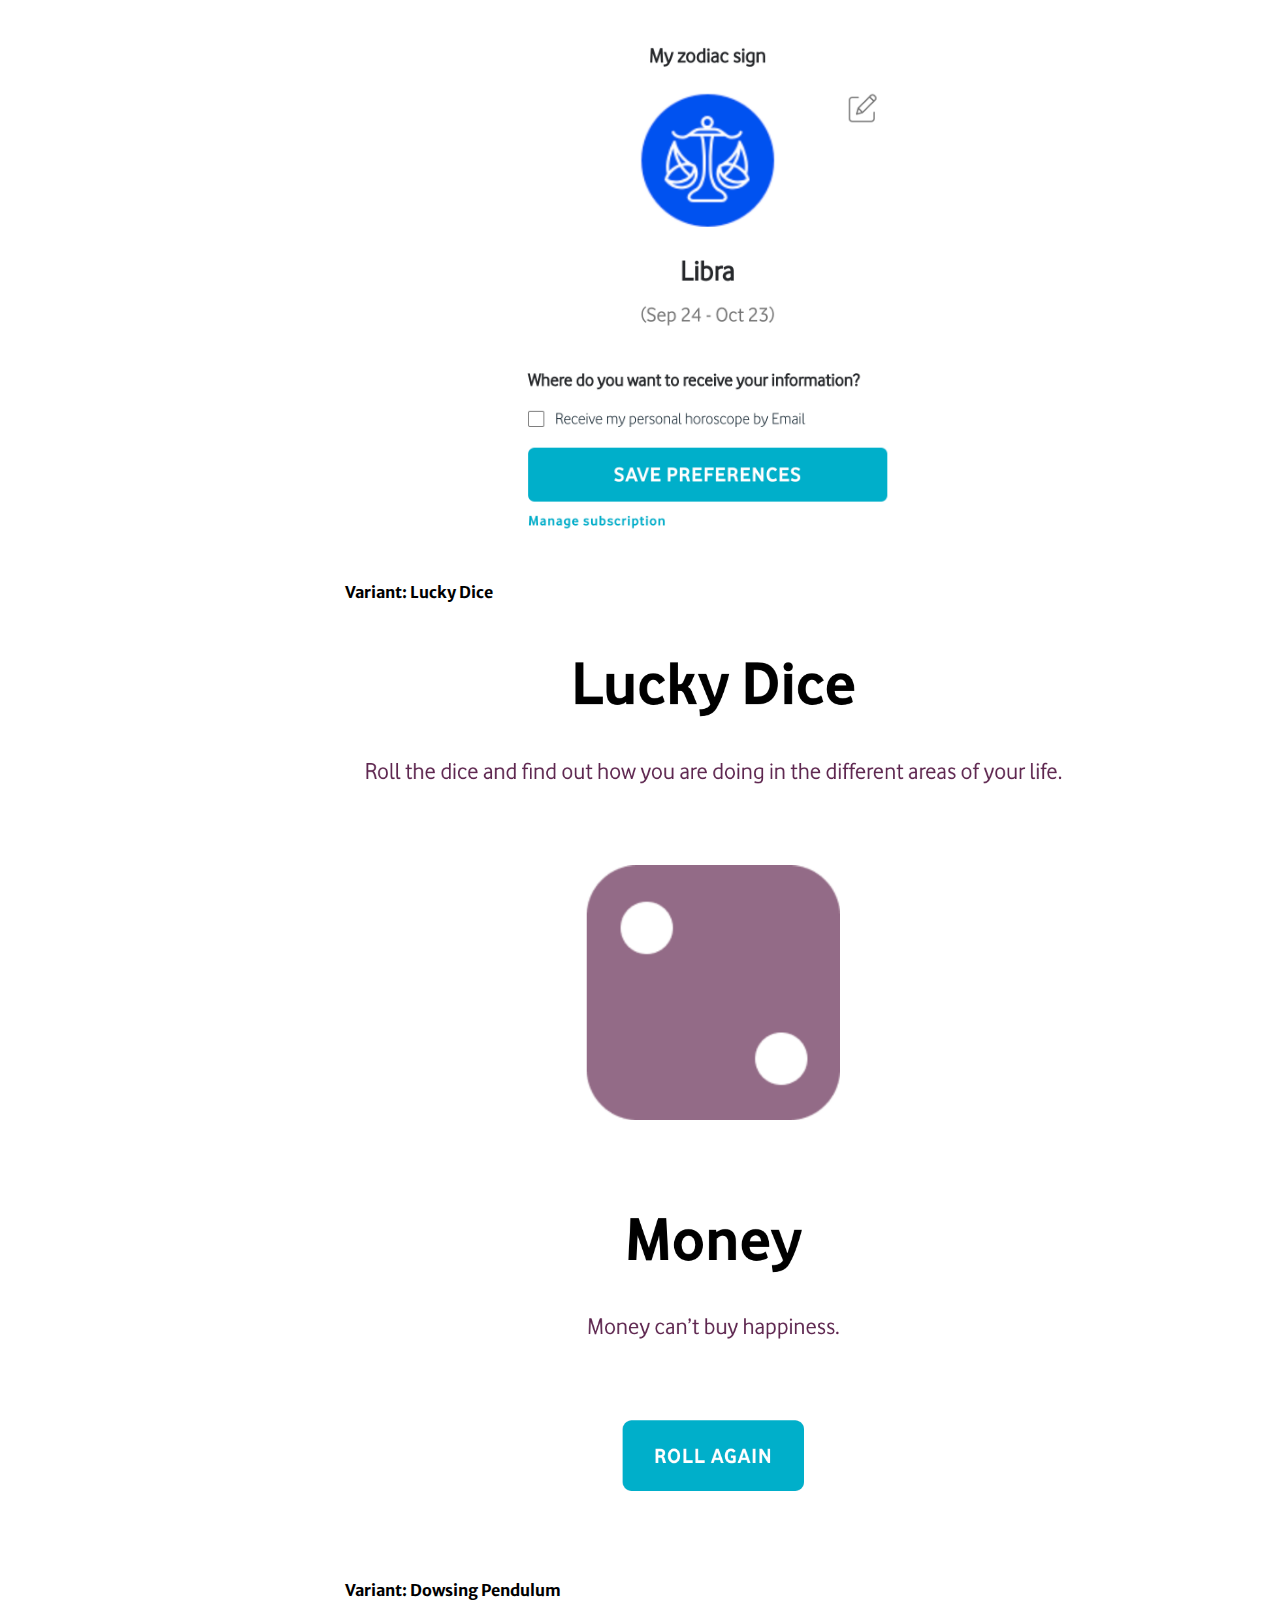
==== commit 60b97740: "Starting navbar." ====
--- a/index.html
+++ b/index.html
@@ -5,308 +5,460 @@
     <title>Component Portfolio</title>
 
     <link rel="stylesheet" href="styles/styles.css">
+    <script src="/js/index.js"></script>
 </head>
+
 <body>
 
-    <div id="components">
-        <h1>Components Inventory</h1>
-
-        <p>
-            A <b>component</b> is a reusable building block that encapsulates a set of related functionality, data, and user interface elements.
-        </p>
-        <p>
-            It can have different <b>variants</b>, meaning that it can have different styles and functionalities that are specifically made for that variant.
-        </p>
-        <p>
-            Components can be made up of many other smaller components as well.
-        </p>
-
-        <br><br>
-
-
-        <div class="component-container">
-            <h2 class="component-container__title">Component: Cards</h2>
-            <p class="component-container__text">Used to list different kinds of news and content.</p>
-    
-            <div class="component-container__variant">
-                <h4 class="component-container__variant-title">Variant: Grid</h4>
-                <img class="component-container__variant-image vertical" src="img/cmp-cards01.png" alt="Cards Grid">
-            </div>
-
-            <div class="component-container__variant">
-                <h4 class="component-container__variant-title">Variant: Fashion Block</h4>
-                <p class="component-container__variant-text">This example also includes a Headline Component (with a Link Component) on top.</p>
-                <img class="component-container__variant-image horizontal" src="img/cmp-cards02.png" alt="Cards Fashion Block">
-            </div>
-
-            <div class="component-container__variant">
-                <h4 class="component-container__variant-title">Variant: Cover</h4>
-                <p class="component-container__variant-text">The Cards Component can also be used to download content.</p>
-                <img class="component-container__variant-image horizontal" src="img/cmp-cards03.png" alt="Cards Cover">
-            </div>
-
-            <div class="component-container__variant">
-                <h4 class="component-container__variant-title">Variant: Cover</h4>
-                <img class="component-container__variant-image horizontal" src="img/cmp-cards04.png" alt="Cards Cover">
-            </div>
-
-            <div class="component-container__variant">
-                <h4 class="component-container__variant-title">Variant: Cover</h4>
-                <img class="component-container__variant-image horizontal" src="img/cmp-cards05.png" alt="Cards Cover">
-            </div>
-
-            <div class="component-container__variant">
-                <h4 class="component-container__variant-title">Variant: Cover Featured</h4>
-                <img class="component-container__variant-image vertical" src="img/cmp-cards06.png" alt="Cards Cover Featured">
-            </div>
-
-            <div class="component-container__variant">
-                <h4 class="component-container__variant-title">Variant: Cover Featured</h4>
-                <img class="component-container__variant-image horizontal" src="img/cmp-cards07.png" alt="Cards Cover Featured">
-            </div>
-
-            <div class="component-container__variant">
-                <h4 class="component-container__variant-title">Variant: Inline</h4>
-                <img class="component-container__variant-image horizontal" src="img/cmp-cards08.png" alt="Cards Inline">
-            </div>
-
-            <div class="component-container__variant">
-                <h4 class="component-container__variant-title">Variant: Inline</h4>
-                <img class="component-container__variant-image vertical" src="img/cmp-cards09.png" alt="Cards Inline">
-            </div>
-
-            <div class="component-container__variant">
-                <h4 class="component-container__variant-title">Variant: Block</h4>
-                <img class="component-container__variant-image vertical" src="img/cmp-cards12.png" alt="Cards Block">
-            </div>
+    <nav id="navbar">
+        <a class="navbar-logo" href="#">Components Portfolio</a>
+
+        <button id="hamburger-btn">&#9776;</button>
+
+        <div class="collapse">
+            <ul>
+                <li><a href="#component-cards">Cards</a></li>
+                <li><a href="#component-audio-player">Audio Player</a></li>
+                <li><a href="#component-board">Board</a></li>
+                <li><a href="#component-content">Content</a></li>
+                <li><a href="#component-deepar">DeepAR</a></li>
+                <li><a href="#component-filters">Filters</a></li>
+                <li><a href="#component-form">Form</a></li>
+                <li><a href="#component-header">Header</a></li>
+                <li><a href="#component-hero">Hero</a></li>
+                <li><a href="#component-meme-generator">Meme Generator</a></li>
+                <li><a href="#component-player">Player</a></li>
+                <li><a href="#component-popup-box">PopUp Box</a></li>
+                <li><a href="#component-product-card">Product Card</a></li>
+                <li><a href="#component-profile">Profile</a></li>
+                <li><a href="#component-quiz">Quiz</a></li>
+                <li><a href="#component-search">Search</a></li>
+                <li><a href="#component-table">Table</a></li>
+                <li><a href="#component-timeline">Timeline</a></li>
+                <li><a href="#websites">Bonus: Website Examples</a></li>
+            </ul>
         </div>
-
-        <hr>
-
-        <div class="component-container">
-            <h2 class="component-container__title">Component: Audio Player</h2>
-            <p class="component-container__text">Used to play audio files.</p>
-    
-            <div class="component-container__variant">
-                <h4 class="component-container__variant-title">Variant: Default</h4>
-                <img class="component-container__variant-image horizontal" src="img/cmp-audio-player_default01.png" alt="Audio Player Default">
-            </div>
-
-            <div class="component-container__variant">
-                <h4 class="component-container__variant-title">Variant: Lite</h4>
-                <img class="component-container__variant-image small-horizontal" src="img/cmp-audio-player_lite01.png" alt="Audio Player Lite">
-                <img class="component-container__variant-image small-horizontal" src="img/cmp-audio-player_lite02.png" alt="Audio Player Lite">
-            </div>
-
-            <div class="component-container__variant">
-                <h4 class="component-container__variant-title">Variant: Card</h4>
-                <img class="component-container__variant-image horizontal" src="img/cmp-audio-player_card01.png" alt="Audio Player Card">
-                <img class="component-container__variant-image horizontal" src="img/cmp-audio-player_card02.png" alt="Audio Player Card">
-                <img class="component-container__variant-image horizontal" src="img/cmp-audio-player_card03.png" alt="Audio Player Card">
-            </div>
-
-            <div class="component-container__variant">
-                <h4 class="component-container__variant-title">Variant: Advance</h4>
-                <img class="component-container__variant-image horizontal" src="img/cmp-audio-player_advance01.png" alt="Audio Player Advance">
-                <p class="component-container__variant-text">Audio sleep timer popup:</p>
-                <img class="component-container__variant-image horizontal" src="img/cmp-audio-player_advance02.png" alt="Audio Player Advance">
-                <p class="component-container__variant-text">Audio speed popup:</p>
-                <img class="component-container__variant-image horizontal" src="img/cmp-audio-player_advance03.png" alt="Audio Player Advance">
-            </div>
-        </div>
-
-        <hr>
-
-        <div class="component-container">
-            <h2 class="component-container__title">Component: Board</h2>
-            <p class="component-container__text">Used to show information about sport matches.</p>
-    
-            <div class="component-container__variant">
-                <h4 class="component-container__variant-title">Variant: Default</h4>
-                <img class="component-container__variant-image horizontal" src="img/cmp-board_default01.png" alt="Board Default">
-            </div>
-
-            <div class="component-container__variant">
-                <h4 class="component-container__variant-title">Variant: Featured</h4>
-                <img class="component-container__variant-image horizontal" src="img/cmp-board_featured01.png" alt="Board Featured">
-            </div>
-        </div>
-
-        <hr>
-
-        <div class="component-container">
-            <h2 class="component-container__title">Component: Content</h2>
-            <p class="component-container__text">Used to show news.</p>
-
-            <div class="component-container__variant">
-                <h4 class="component-container__variant-title">Variant: Default</h4>
-                <img class="component-container__variant-image horizontal" src="img/cmp-content-new_default01.png" alt="Content">
-            </div>
-        </div>
-
-        <hr>
-
-        <div class="component-container">
-            <h2 class="component-container__title">Component: DeepAR</h2>
-            <p class="component-container__text">Used to provide user with filters to create both pictures and videos (with the use of <a href="https://www.deepar.ai/">DeepAR</a>).</p>
-
-            <div class="component-container__variant">
-                <h4 class="component-container__variant-title">Variant: Default</h4>
-                <img class="component-container__variant-image horizontal" src="img/cmp-deepar01.png" alt="DeepAR">
-            </div>
-        </div>
-
-        <hr>
-
-        <div class="component-container">
-            <h2 class="component-container__title">Component: Filters</h2>
-            <p class="component-container__text">Used to search contents with the help of filters.</p>
-
-            <div class="component-container__variant">
-                <h4 class="component-container__variant-title">Variant: Default</h4>
-                <img class="component-container__variant-image horizontal" src="img/cmp-filters01.png" alt="Filters">
-                <p class="component-container__variant-text">Mobile:</p>
-                <img class="component-container__variant-image vertical" src="img/cmp-filters02.png" alt="Filters">
-            </div>
-        </div>
-
-        <hr>
-
-        <div class="component-container">
-            <h2 class="component-container__title">Component: Form</h2>
-            <p class="component-container__text">Used to create multiple types of forms or any kind of component where user input or interaction is needed.</p>
-
-            <div class="component-container__variant">
-                <h4 class="component-container__variant-title">Variant: Random Content</h4>
-                <img class="component-container__variant-image horizontal" src="img/cmp-form_random-content01.png" alt="Form Random Content">
-                <img class="component-container__variant-image horizontal" src="img/cmp-form_random-content02.png" alt="Form Random Content">
-            </div>
-
-            <div class="component-container__variant">
-                <h4 class="component-container__variant-title">Variant: Menu</h4>
-                <img class="component-container__variant-image horizontal" src="img/cmp-form_menu01.png" alt="Form Menu">
-            </div>
-
-            <div class="component-container__variant">
-                <h4 class="component-container__variant-title">Variant: Zodiac Selector</h4>
-                <img class="component-container__variant-image horizontal" src="img/cmp-form_zodiac-selector.png" alt="Form Zodiac Selector">
-            </div>
-
-            <div class="component-container__variant">
-                <h4 class="component-container__variant-title">Variant: Lucky Dice</h4>
-                <img class="component-container__variant-image horizontal" src="img/cmp-form_lucky-dice01.png" alt="Form Lucky Dice">
-            </div>
-
-            <div class="component-container__variant">
-                <h4 class="component-container__variant-title">Variant: Dowsing Pendulum</h4>
-                <img class="component-container__variant-image horizontal" src="img/cmp-form_dowsing-pendulum01.png" alt="Form Dowsing Pendulum">
-            </div>
-
-            <div class="component-container__variant">
-                <h4 class="component-container__variant-title">Variant: Love Compatibility</h4>
-                <img class="component-container__variant-image horizontal" src="img/cmp-form_love-compatibility01.png" alt="Form Love Compatibility">
-                <img class="component-container__variant-image horizontal" src="img/cmp-form_love-compatibility02.png" alt="Form Love Compatibility">
-                <img class="component-container__variant-image horizontal" src="img/cmp-form_love-compatibility03.png" alt="Form Love Compatibility">
-            </div>
-
-            <div class="component-container__variant">
-                <h4 class="component-container__variant-title">Variant: Gym Profile</h4>
-                <img class="component-container__variant-image horizontal" src="img/cmp-form_gym-profile.png" alt="Form Gym Profile">
-            </div>
-
-            <div class="component-container__variant">
-                <h4 class="component-container__variant-title">Variant: Add/modify weight</h4>
-                <img class="component-container__variant-image horizontal" src="img/cmp-form_add-modify-weight02.png" alt="Form Add Modify Weight">
-                <img class="component-container__variant-image horizontal" src="img/cmp-form_add-modify-weight01.png" alt="Form Add Modify Weight">
-            </div>
-
-        </div>
-
-        <hr>
-
-        <div class="component-container">
-            <h2 class="component-container__title">Component: Header</h2>
-            <p class="component-container__text">Used as header of a website.</p>
-
-            <div class="component-container__variant">
-                <h4 class="component-container__variant-title">Variant: Default</h4>
-                <img class="component-container__variant-image horizontal" src="img/cmp-header04.png" alt="Header Default">
-            </div>
-
-            <div class="component-container__variant">
-                <h4 class="component-container__variant-title">Variant: Center</h4>
-                <img class="component-container__variant-image horizontal" src="img/cmp-header01.png" alt="Header Center">
-            </div>
-
-            <div class="component-container__variant">
-                <h4 class="component-container__variant-title">Variant: Box</h4>
-                <img class="component-container__variant-image horizontal" src="img/cmp-header02.png" alt="Header Box">
-                <img class="component-container__variant-image horizontal" src="img/cmp-header03.png" alt="Header Box">
-            </div>
-        </div>
-
-        <hr>
-
-        <div class="component-container">
-            <h2 class="component-container__title">Component: Hero</h2>
-            <p class="component-container__text">Used as first component of a page to show relevant information to user.</p>
-
-            <div class="component-container__variant">
-                <h4 class="component-container__variant-title">Variant: Default</h4>
-                <img class="component-container__variant-image horizontal" src="img/cmp-hero_default01.png" alt="Hero Default">
-            </div>
-
-            <div class="component-container__variant">
-                <h4 class="component-container__variant-title">Variant: Editorial</h4>
-                <img class="component-container__variant-image horizontal" src="img/cmp-hero_editorial01.png" alt="Hero Editorial">
-            </div>
-
-            <div class="component-container__variant">
-                <h4 class="component-container__variant-title">Variant: Main</h4>
-                <img class="component-container__variant-image horizontal" src="img/cmp-hero_main01.png" alt="Hero Main">
-            </div>
-        </div>
-
-        <hr>
-
-        <div class="component-container">
-            <h2 class="component-container__title">Component: Meme Generator</h2>
-            <p class="component-container__text">Used to create custom memes.</p>
-
-            <div class="component-container__variant">
-                <h4 class="component-container__variant-title">Variant: Default</h4>
-                <img class="component-container__variant-image horizontal" src="img/cmp-meme-generator01.png" alt="Meme Generator">
-                <img class="component-container__variant-image horizontal" src="img/cmp-meme-generator02.png" alt="Meme Generator">
-            </div>
-        </div>
-
-        <hr>
-
-        <div class="component-container">
-            <h2 class="component-container__title">Component: Player</h2>
-            <p class="component-container__text">Used to show videos.</p>
-
-            <div class="component-container__variant">
-                <h4 class="component-container__variant-title">Variant: Default</h4>
-                <img class="component-container__variant-image horizontal" src="img/cmp-player01.png" alt="Player">
-            </div>
-        </div>
-
-        <hr>
-
-        <div class="component-container">
-            <h2 class="component-container__title">Component: PopUp Box</h2>
-            <p class="component-container__text">Used to show popup messages in other components.</p>
-
-            <div class="component-container__variant">
-                <h4 class="component-container__variant-title">Variant: Default</h4>
-                <img class="component-container__variant-image horizontal" src="img/cmp-popup-box01.png" alt="PopUp Box">
-            </div>
-        </div>
-
-        <hr>
-
-
+    </nav>
+
+    <div id="main">
+        <section id="components">
+            <h1>Components Inventory</h1>
+    
+            <p>
+                A <b>component</b> is a reusable building block that encapsulates a set of related functionality, data, and user interface elements.
+            </p>
+            <p>
+                It can have different <b>variants</b>, meaning that it can have different styles and functionalities that are specifically made for that variant.
+            </p>
+            <p>
+                Components can be made up of many other smaller components as well.
+            </p>
+    
+            <br><br>
+    
+    
+            <div class="component-container" id="component-cards">
+                <h2 class="component-container__title">Component: Cards</h2>
+                <p class="component-container__text">Used to list different kinds of news and content.</p>
+        
+                <div class="component-container__variant">
+                    <h4 class="component-container__variant-title">Variant: Grid</h4>
+                    <img class="component-container__variant-image vertical" src="img/cmp-cards01.png" alt="Cards Grid">
+                </div>
+    
+                <div class="component-container__variant">
+                    <h4 class="component-container__variant-title">Variant: Fashion Block</h4>
+                    <p class="component-container__variant-text">This example also includes a Headline Component (with a Link Component) on top.</p>
+                    <img class="component-container__variant-image horizontal" src="img/cmp-cards02.png" alt="Cards Fashion Block">
+                </div>
+    
+                <div class="component-container__variant">
+                    <h4 class="component-container__variant-title">Variant: Cover</h4>
+                    <p class="component-container__variant-text">The Cards Component can also be used to download content.</p>
+                    <img class="component-container__variant-image horizontal" src="img/cmp-cards03.png" alt="Cards Cover">
+                </div>
+    
+                <div class="component-container__variant">
+                    <h4 class="component-container__variant-title">Variant: Cover</h4>
+                    <img class="component-container__variant-image horizontal" src="img/cmp-cards04.png" alt="Cards Cover">
+                </div>
+    
+                <div class="component-container__variant">
+                    <h4 class="component-container__variant-title">Variant: Cover</h4>
+                    <img class="component-container__variant-image horizontal" src="img/cmp-cards05.png" alt="Cards Cover">
+                </div>
+    
+                <div class="component-container__variant">
+                    <h4 class="component-container__variant-title">Variant: Cover Featured</h4>
+                    <img class="component-container__variant-image vertical" src="img/cmp-cards06.png" alt="Cards Cover Featured">
+                </div>
+    
+                <div class="component-container__variant">
+                    <h4 class="component-container__variant-title">Variant: Cover Featured</h4>
+                    <img class="component-container__variant-image horizontal" src="img/cmp-cards07.png" alt="Cards Cover Featured">
+                </div>
+    
+                <div class="component-container__variant">
+                    <h4 class="component-container__variant-title">Variant: Inline</h4>
+                    <img class="component-container__variant-image horizontal" src="img/cmp-cards08.png" alt="Cards Inline">
+                </div>
+    
+                <div class="component-container__variant">
+                    <h4 class="component-container__variant-title">Variant: Inline</h4>
+                    <img class="component-container__variant-image vertical" src="img/cmp-cards09.png" alt="Cards Inline">
+                </div>
+    
+                <div class="component-container__variant">
+                    <h4 class="component-container__variant-title">Variant: Block</h4>
+                    <img class="component-container__variant-image vertical" src="img/cmp-cards12.png" alt="Cards Block">
+                </div>
+            </div>
+    
+            <hr>
+    
+            <div class="component-container" id="component-audio-player">
+                <h2 class="component-container__title">Component: Audio Player</h2>
+                <p class="component-container__text">Used to play audio files.</p>
+        
+                <div class="component-container__variant">
+                    <h4 class="component-container__variant-title">Variant: Default</h4>
+                    <img class="component-container__variant-image horizontal" src="img/cmp-audio-player_default01.png" alt="Audio Player Default">
+                </div>
+    
+                <div class="component-container__variant">
+                    <h4 class="component-container__variant-title">Variant: Lite</h4>
+                    <img class="component-container__variant-image small-horizontal" src="img/cmp-audio-player_lite01.png" alt="Audio Player Lite">
+                    <img class="component-container__variant-image small-horizontal" src="img/cmp-audio-player_lite02.png" alt="Audio Player Lite">
+                </div>
+    
+                <div class="component-container__variant">
+                    <h4 class="component-container__variant-title">Variant: Card</h4>
+                    <img class="component-container__variant-image horizontal" src="img/cmp-audio-player_card01.png" alt="Audio Player Card">
+                    <img class="component-container__variant-image horizontal" src="img/cmp-audio-player_card02.png" alt="Audio Player Card">
+                    <img class="component-container__variant-image horizontal" src="img/cmp-audio-player_card03.png" alt="Audio Player Card">
+                </div>
+    
+                <div class="component-container__variant">
+                    <h4 class="component-container__variant-title">Variant: Advance</h4>
+                    <img class="component-container__variant-image horizontal" src="img/cmp-audio-player_advance01.png" alt="Audio Player Advance">
+                    <p class="component-container__variant-text">Audio sleep timer popup:</p>
+                    <img class="component-container__variant-image horizontal" src="img/cmp-audio-player_advance02.png" alt="Audio Player Advance">
+                    <p class="component-container__variant-text">Audio speed popup:</p>
+                    <img class="component-container__variant-image horizontal" src="img/cmp-audio-player_advance03.png" alt="Audio Player Advance">
+                </div>
+            </div>
+    
+            <hr>
+    
+            <div class="component-container" id="component-board">
+                <h2 class="component-container__title">Component: Board</h2>
+                <p class="component-container__text">Used to show information about sport matches.</p>
+        
+                <div class="component-container__variant">
+                    <h4 class="component-container__variant-title">Variant: Default</h4>
+                    <img class="component-container__variant-image horizontal" src="img/cmp-board_default01.png" alt="Board Default">
+                </div>
+    
+                <div class="component-container__variant">
+                    <h4 class="component-container__variant-title">Variant: Featured</h4>
+                    <img class="component-container__variant-image horizontal" src="img/cmp-board_featured01.png" alt="Board Featured">
+                </div>
+            </div>
+    
+            <hr>
+    
+            <div class="component-container" id="component-content">
+                <h2 class="component-container__title">Component: Content</h2>
+                <p class="component-container__text">Used to show news.</p>
+    
+                <div class="component-container__variant">
+                    <h4 class="component-container__variant-title">Variant: Default</h4>
+                    <img class="component-container__variant-image horizontal" src="img/cmp-content-new_default01.png" alt="Content">
+                </div>
+            </div>
+    
+            <hr>
+    
+            <div class="component-container" id="component-deepar">
+                <h2 class="component-container__title">Component: DeepAR</h2>
+                <p class="component-container__text">Used to provide user with filters to create both pictures and videos (with the use of <a href="https://www.deepar.ai/">DeepAR</a>).</p>
+    
+                <div class="component-container__variant">
+                    <h4 class="component-container__variant-title">Variant: Default</h4>
+                    <img class="component-container__variant-image horizontal" src="img/cmp-deepar01.png" alt="DeepAR">
+                </div>
+            </div>
+    
+            <hr>
+    
+            <div class="component-container" id="component-filters">
+                <h2 class="component-container__title">Component: Filters</h2>
+                <p class="component-container__text">Used to search contents with the help of filters.</p>
+    
+                <div class="component-container__variant">
+                    <h4 class="component-container__variant-title">Variant: Default</h4>
+                    <img class="component-container__variant-image horizontal" src="img/cmp-filters01.png" alt="Filters">
+                    <p class="component-container__variant-text">Mobile:</p>
+                    <img class="component-container__variant-image vertical" src="img/cmp-filters02.png" alt="Filters">
+                </div>
+            </div>
+    
+            <hr>
+    
+            <div class="component-container" id="component-form">
+                <h2 class="component-container__title">Component: Form</h2>
+                <p class="component-container__text">Used to create multiple types of forms or any kind of component where user input or interaction is needed.</p>
+    
+                <div class="component-container__variant">
+                    <h4 class="component-container__variant-title">Variant: Random Content</h4>
+                    <img class="component-container__variant-image horizontal" src="img/cmp-form_random-content01.png" alt="Form Random Content">
+                    <img class="component-container__variant-image horizontal" src="img/cmp-form_random-content02.png" alt="Form Random Content">
+                </div>
+    
+                <div class="component-container__variant">
+                    <h4 class="component-container__variant-title">Variant: Menu</h4>
+                    <img class="component-container__variant-image horizontal" src="img/cmp-form_menu01.png" alt="Form Menu">
+                </div>
+    
+                <div class="component-container__variant">
+                    <h4 class="component-container__variant-title">Variant: Zodiac Selector</h4>
+                    <img class="component-container__variant-image horizontal" src="img/cmp-form_zodiac-selector.png" alt="Form Zodiac Selector">
+                </div>
+    
+                <div class="component-container__variant">
+                    <h4 class="component-container__variant-title">Variant: Lucky Dice</h4>
+                    <img class="component-container__variant-image horizontal" src="img/cmp-form_lucky-dice01.png" alt="Form Lucky Dice">
+                </div>
+    
+                <div class="component-container__variant">
+                    <h4 class="component-container__variant-title">Variant: Dowsing Pendulum</h4>
+                    <img class="component-container__variant-image horizontal" src="img/cmp-form_dowsing-pendulum01.png" alt="Form Dowsing Pendulum">
+                </div>
+    
+                <div class="component-container__variant">
+                    <h4 class="component-container__variant-title">Variant: Love Compatibility</h4>
+                    <img class="component-container__variant-image horizontal" src="img/cmp-form_love-compatibility01.png" alt="Form Love Compatibility">
+                    <img class="component-container__variant-image horizontal" src="img/cmp-form_love-compatibility02.png" alt="Form Love Compatibility">
+                    <img class="component-container__variant-image horizontal" src="img/cmp-form_love-compatibility03.png" alt="Form Love Compatibility">
+                </div>
+    
+                <div class="component-container__variant">
+                    <h4 class="component-container__variant-title">Variant: Gym Profile</h4>
+                    <img class="component-container__variant-image horizontal" src="img/cmp-form_gym-profile.png" alt="Form Gym Profile">
+                </div>
+    
+                <div class="component-container__variant">
+                    <h4 class="component-container__variant-title">Variant: Add/modify weight</h4>
+                    <img class="component-container__variant-image horizontal" src="img/cmp-form_add-modify-weight02.png" alt="Form Add Modify Weight">
+                    <img class="component-container__variant-image horizontal" src="img/cmp-form_add-modify-weight01.png" alt="Form Add Modify Weight">
+                </div>
+    
+            </div>
+    
+            <hr>
+    
+            <div class="component-container" id="component-header">
+                <h2 class="component-container__title">Component: Header</h2>
+                <p class="component-container__text">Used as header of a website.</p>
+    
+                <div class="component-container__variant">
+                    <h4 class="component-container__variant-title">Variant: Default</h4>
+                    <img class="component-container__variant-image horizontal" src="img/cmp-header04.png" alt="Header Default">
+                </div>
+    
+                <div class="component-container__variant">
+                    <h4 class="component-container__variant-title">Variant: Center</h4>
+                    <img class="component-container__variant-image horizontal" src="img/cmp-header01.png" alt="Header Center">
+                </div>
+    
+                <div class="component-container__variant">
+                    <h4 class="component-container__variant-title">Variant: Box</h4>
+                    <img class="component-container__variant-image horizontal" src="img/cmp-header02.png" alt="Header Box">
+                    <img class="component-container__variant-image horizontal" src="img/cmp-header03.png" alt="Header Box">
+                </div>
+            </div>
+    
+            <hr>
+    
+            <div class="component-container" id="component-hero">
+                <h2 class="component-container__title">Component: Hero</h2>
+                <p class="component-container__text">Used as first component of a page to show relevant information to user.</p>
+    
+                <div class="component-container__variant">
+                    <h4 class="component-container__variant-title">Variant: Default</h4>
+                    <img class="component-container__variant-image horizontal" src="img/cmp-hero_default01.png" alt="Hero Default">
+                </div>
+    
+                <div class="component-container__variant">
+                    <h4 class="component-container__variant-title">Variant: Editorial</h4>
+                    <img class="component-container__variant-image horizontal" src="img/cmp-hero_editorial01.png" alt="Hero Editorial">
+                </div>
+    
+                <div class="component-container__variant">
+                    <h4 class="component-container__variant-title">Variant: Main</h4>
+                    <img class="component-container__variant-image horizontal" src="img/cmp-hero_main01.png" alt="Hero Main">
+                </div>
+            </div>
+    
+            <hr>
+    
+            <div class="component-container" id="component-meme-generator">
+                <h2 class="component-container__title">Component: Meme Generator</h2>
+                <p class="component-container__text">Used to create custom memes.</p>
+    
+                <div class="component-container__variant">
+                    <h4 class="component-container__variant-title">Variant: Default</h4>
+                    <img class="component-container__variant-image horizontal" src="img/cmp-meme-generator01.png" alt="Meme Generator">
+                    <img class="component-container__variant-image horizontal" src="img/cmp-meme-generator02.png" alt="Meme Generator">
+                </div>
+            </div>
+    
+            <hr>
+    
+            <div class="component-container" id="component-player">
+                <h2 class="component-container__title">Component: Player</h2>
+                <p class="component-container__text">Used to show videos.</p>
+    
+                <div class="component-container__variant">
+                    <h4 class="component-container__variant-title">Variant: Default</h4>
+                    <img class="component-container__variant-image horizontal" src="img/cmp-player01.png" alt="Player">
+                </div>
+            </div>
+    
+            <hr>
+    
+            <div class="component-container" id="component-popup-box">
+                <h2 class="component-container__title">Component: PopUp Box</h2>
+                <p class="component-container__text">Used to show popup messages in other components.</p>
+    
+                <div class="component-container__variant">
+                    <h4 class="component-container__variant-title">Variant: Default</h4>
+                    <img class="component-container__variant-image horizontal" src="img/cmp-popup-box01.png" alt="PopUp Box">
+                </div>
+            </div>
+    
+            <hr>
+    
+            <div class="component-container" id="component-product-card">
+                <h2 class="component-container__title">Component: Product Card</h2>
+                <p class="component-container__text">Used to show information or content about a product.</p>
+    
+                <div class="component-container__variant">
+                    <h4 class="component-container__variant-title">Variant: Default</h4>
+                    <img class="component-container__variant-image horizontal" src="img/cmp-product-card01.png" alt="Product Card">
+                </div>
+    
+                <div class="component-container__variant">
+                    <h4 class="component-container__variant-title">Variant: Wallpapers</h4>
+                    <img class="component-container__variant-image horizontal" src="img/cmp-product-card_wallpapers01.png" alt="Product Card Wallpapers">
+                    <img class="component-container__variant-image horizontal" src="img/cmp-product-card_wallpapers02.png" alt="Product Card Wallpapers">
+                    <img class="component-container__variant-image horizontal" src="img/cmp-product-card_wallpapers03.png" alt="Product Card Wallpapers">
+                </div>
+            </div>
+    
+            <hr>
+    
+            <div class="component-container" id="component-profile">
+                <h2 class="component-container__title">Component: Profile</h2>
+                <p class="component-container__text">Used to select a profile to navigate a website.</p>
+    
+                <div class="component-container__variant">
+                    <h4 class="component-container__variant-title">Variant: Profile Selector</h4>
+                    <img class="component-container__variant-image horizontal" src="img/cmp-profile_profile-selector02.png" alt="Profile Selector">
+                    <img class="component-container__variant-image horizontal" src="img/cmp-profile_profile-selector01.png" alt="Profile Selector">
+                </div>
+            </div>
+    
+            <hr>
+    
+            <div class="component-container" id="component-quiz">
+                <h2 class="component-container__title">Component: Quiz</h2>
+                <p class="component-container__text">Used to present a quiz to user.</p>
+    
+                <div class="component-container__variant">
+                    <h4 class="component-container__variant-title">Variant: Default</h4>
+                    <img class="component-container__variant-image horizontal" src="img/cmp-quiz_default01.png" alt="Quiz">
+                </div>
+    
+                <div class="component-container__variant">
+                    <h4 class="component-container__variant-title">Variant: Simple</h4>
+                    <img class="component-container__variant-image horizontal" src="img/cmp-quiz_simple01.png" alt="Quiz Simple">
+                </div>
+            </div>
+    
+            <hr>
+    
+            <div class="component-container" id="component-search">
+                <h2 class="component-container__title">Component: Search</h2>
+                <p class="component-container__text">Used to search contents from a website.</p>
+    
+                <div class="component-container__variant">
+                    <h4 class="component-container__variant-title">Variant: Default</h4>
+                    <img class="component-container__variant-image horizontal" src="img/cmp-search01.png" alt="Search">
+                </div>
+            </div>
+    
+            <hr>
+    
+            <div class="component-container" id="component-table">
+                <h2 class="component-container__title">Component: Table</h2>
+                <p class="component-container__text">Used to show information about sport matches.</p>
+    
+                <div class="component-container__variant">
+                    <h4 class="component-container__variant-title">Variant: Results</h4>
+                    <img class="component-container__variant-image horizontal" src="img/cmp-table_results01.png" alt="Table Results">
+                </div>
+    
+                <div class="component-container__variant">
+                    <h4 class="component-container__variant-title">Variant: Standings</h4>
+                    <img class="component-container__variant-image horizontal" src="img/cmp-table_standings02.png" alt="Table Standings">
+                    <img class="component-container__variant-image vertical" src="img/cmp-table_standings01.png" alt="Table Standings">
+                </div>
+    
+                <div class="component-container__variant">
+                    <h4 class="component-container__variant-title">Variant: Live</h4>
+                    <img class="component-container__variant-image horizontal" src="img/cmp-table_live01.png" alt="Table Live">
+                </div>
+            </div>
+    
+            <hr>
+    
+            <div class="component-container" id="component-timeline">
+                <h2 class="component-container__title">Component: Timeline</h2>
+                <p class="component-container__text">Used to show the timeline of a specific content (ex. sport matches, TV programming, ...).</p>
+    
+                <div class="component-container__variant">
+                    <h4 class="component-container__variant-title">Variant: Default</h4>
+                    <img class="component-container__variant-image horizontal" src="img/cmp-timeline_default01.png" alt="Timeline">
+                </div>
+    
+                <div class="component-container__variant">
+                    <h4 class="component-container__variant-title">Variant: Programming</h4>
+                    <img class="component-container__variant-image horizontal" src="img/cmp-timeline_programming01.png" alt="Timeline Programming">
+                </div>
+            </div>
+    
+            <hr>
+    
+        </section>
+    
+        <section id="websites">
+            <h1>Websites</h1>
+    
+            <p>
+                The previous components (and many more) are used to build websites, like some of the examples below.
+            </p>
+    
+            <div class="website-section-container">
+                <img class="website-section-container__image horizontal" src="img/Conjunto02.png" alt="Website section">
+                <img class="website-section-container__image horizontal" src="img/Conjunto01.png" alt="Website section">
+                <img class="website-section-container__image horizontal" src="img/Conjunto05.png" alt="Website section">
+                <img class="website-section-container__image horizontal" src="img/Conjunto07.png" alt="Website section">
+                <img class="website-section-container__image horizontal" src="img/Conjunto06.png" alt="Website section">
+                <img class="website-section-container__image horizontal" src="img/Conjunto04.png" alt="Website section">
+                <img class="website-section-container__image horizontal" src="img/Conjunto08.png" alt="Website section">
+            </div>
+        </section>
     </div>
 
 </body>
--- a/styles/styles.css
+++ b/styles/styles.css
@@ -1,64 +1,126 @@
 @import url("https://fonts.googleapis.com/css2?family=Merriweather+Sans:wght@600&family=Nunito&display=swap");
-body #components {
+* {
+  margin: 0;
+  padding: 0;
+}
+
+html {
+  scroll-behavior: smooth;
+}
+
+body {
+  display: flex;
+}
+@media (max-width: 992px) {
+  body {
+    flex-direction: column;
+  }
+}
+body #navbar {
+  background-color: rgb(109, 109, 248);
+  height: 100%;
+  left: 0;
+  overflow: auto;
+  padding: 30px 50px;
+  position: fixed;
+  top: 0;
+  width: 18%;
+}
+body #navbar .navbar-logo {
+  color: #fff;
+  font-family: "Merriweather Sans", sans-serif;
+  font-size: 1.3rem;
+  text-align: center;
+  text-decoration: none;
+  white-space: nowrap;
+}
+@media (min-width: 991px) {
+  body #navbar #hamburger-btn {
+    display: none;
+  }
+}
+body #navbar .collapse {
+  padding: 20px 20px 40px 20px;
+}
+body #navbar .collapse ul {
+  list-style-type: none;
+  margin: 0;
+  padding: 0;
+}
+body #navbar .collapse ul li {
+  padding: 6px 0;
+}
+body #navbar .collapse ul li a {
+  color: #fff;
+  font-family: "Nunito", sans-serif;
+  font-size: 1rem;
+  text-decoration: none;
+  white-space: nowrap;
+}
+body #main {
+  margin-left: 26%;
+}
+body #components, body #websites {
+  display: block;
   margin: 40px auto;
   max-width: 1200px;
-  padding: 0 12px;
+  padding: 20px 12px;
 }
-body #components h1 {
+body #components h1, body #websites h1 {
   font-family: "Merriweather Sans", sans-serif;
   margin-bottom: 50px;
   text-align: center;
 }
-body #components p {
+body #components p, body #websites p {
   font-family: "Nunito", sans-serif;
 }
-body #components hr {
+body #components hr, body #websites hr {
   margin: 40px 0;
 }
-body #components .component-container {
-  margin-top: 10px;
+body #components .component-container, body #components .website-section-container, body #websites .component-container, body #websites .website-section-container {
+  margin-top: 20px;
 }
-body #components .component-container h2.component-container__title {
+body #components .component-container h2.component-container__title, body #components .website-section-container h2.component-container__title, body #websites .component-container h2.component-container__title, body #websites .website-section-container h2.component-container__title {
   font-family: "Merriweather Sans", sans-serif;
   text-align: center;
 }
-body #components .component-container p.component-container__text {
+body #components .component-container p.component-container__text, body #components .website-section-container p.component-container__text, body #websites .component-container p.component-container__text, body #websites .website-section-container p.component-container__text {
   font-family: "Nunito", sans-serif;
 }
-body #components .component-container .component-container__variant {
+body #components .component-container .component-container__variant, body #components .website-section-container .component-container__variant, body #websites .component-container .component-container__variant, body #websites .website-section-container .component-container__variant {
   margin-top: 40px;
 }
-body #components .component-container .component-container__variant h4.component-container__variant-title {
+body #components .component-container .component-container__variant h4.component-container__variant-title, body #components .website-section-container .component-container__variant h4.component-container__variant-title, body #websites .component-container .component-container__variant h4.component-container__variant-title, body #websites .website-section-container .component-container__variant h4.component-container__variant-title {
   font-family: "Merriweather Sans", sans-serif;
 }
-body #components .component-container .component-container__variant p.component-container__variant-text {
+body #components .component-container .component-container__variant p.component-container__variant-text, body #components .website-section-container .component-container__variant p.component-container__variant-text, body #websites .component-container .component-container__variant p.component-container__variant-text, body #websites .website-section-container .component-container__variant p.component-container__variant-text {
   font-family: "Nunito", sans-serif;
   margin-top: 30px;
 }
-body #components .component-container .component-container__variant img.component-container__variant-image {
+body #components .component-container img.component-container__variant-image, body #components .component-container img.website-section-container__image, body #components .website-section-container img.component-container__variant-image, body #components .website-section-container img.website-section-container__image, body #websites .component-container img.component-container__variant-image, body #websites .component-container img.website-section-container__image, body #websites .website-section-container img.component-container__variant-image, body #websites .website-section-container img.website-section-container__image {
   display: block;
   margin: 12px 0;
   width: 100%;
 }
 @media (max-width: 991px) {
-  body #components .component-container .component-container__variant img.component-container__variant-image {
+  body #components .component-container img.component-container__variant-image, body #components .component-container img.website-section-container__image, body #components .website-section-container img.component-container__variant-image, body #components .website-section-container img.website-section-container__image, body #websites .component-container img.component-container__variant-image, body #websites .component-container img.website-section-container__image, body #websites .website-section-container img.component-container__variant-image, body #websites .website-section-container img.website-section-container__image {
     margin: 12px auto;
   }
-  body #components .component-container .component-container__variant img.component-container__variant-image.small-horizontal {
+  body #components .component-container img.component-container__variant-image.small-horizontal, body #components .component-container img.website-section-container__image.small-horizontal, body #components .website-section-container img.component-container__variant-image.small-horizontal, body #components .website-section-container img.website-section-container__image.small-horizontal, body #websites .component-container img.component-container__variant-image.small-horizontal, body #websites .component-container img.website-section-container__image.small-horizontal, body #websites .website-section-container img.component-container__variant-image.small-horizontal, body #websites .website-section-container img.website-section-container__image.small-horizontal {
     max-width: 200px;
   }
-  body #components .component-container .component-container__variant img.component-container__variant-image.vertical {
+  body #components .component-container img.component-container__variant-image.vertical, body #components .component-container img.website-section-container__image.vertical, body #components .website-section-container img.component-container__variant-image.vertical, body #components .website-section-container img.website-section-container__image.vertical, body #websites .component-container img.component-container__variant-image.vertical, body #websites .component-container img.website-section-container__image.vertical, body #websites .website-section-container img.component-container__variant-image.vertical, body #websites .website-section-container img.website-section-container__image.vertical {
     max-width: 350px;
   }
 }
 @media (min-width: 992px) {
-  body #components .component-container .component-container__variant img.component-container__variant-image.small-horizontal {
+  body #components .component-container img.component-container__variant-image.small-horizontal, body #components .component-container img.website-section-container__image.small-horizontal, body #components .website-section-container img.component-container__variant-image.small-horizontal, body #components .website-section-container img.website-section-container__image.small-horizontal, body #websites .component-container img.component-container__variant-image.small-horizontal, body #websites .component-container img.website-section-container__image.small-horizontal, body #websites .website-section-container img.component-container__variant-image.small-horizontal, body #websites .website-section-container img.website-section-container__image.small-horizontal {
     width: 35%;
   }
-  body #components .component-container .component-container__variant img.component-container__variant-image.vertical {
+  body #components .component-container img.component-container__variant-image.vertical, body #components .component-container img.website-section-container__image.vertical, body #components .website-section-container img.component-container__variant-image.vertical, body #components .website-section-container img.website-section-container__image.vertical, body #websites .component-container img.component-container__variant-image.vertical, body #websites .component-container img.website-section-container__image.vertical, body #websites .website-section-container img.component-container__variant-image.vertical, body #websites .website-section-container img.website-section-container__image.vertical {
     width: 45%;
   }
-  body #components .component-container .component-container__variant img.component-container__variant-image.horizontal {
+  body #components .component-container img.component-container__variant-image.horizontal, body #components .component-container img.website-section-container__image.horizontal, body #components .website-section-container img.component-container__variant-image.horizontal, body #components .website-section-container img.website-section-container__image.horizontal, body #websites .component-container img.component-container__variant-image.horizontal, body #websites .component-container img.website-section-container__image.horizontal, body #websites .website-section-container img.component-container__variant-image.horizontal, body #websites .website-section-container img.website-section-container__image.horizontal {
     width: 80%;
   }
 }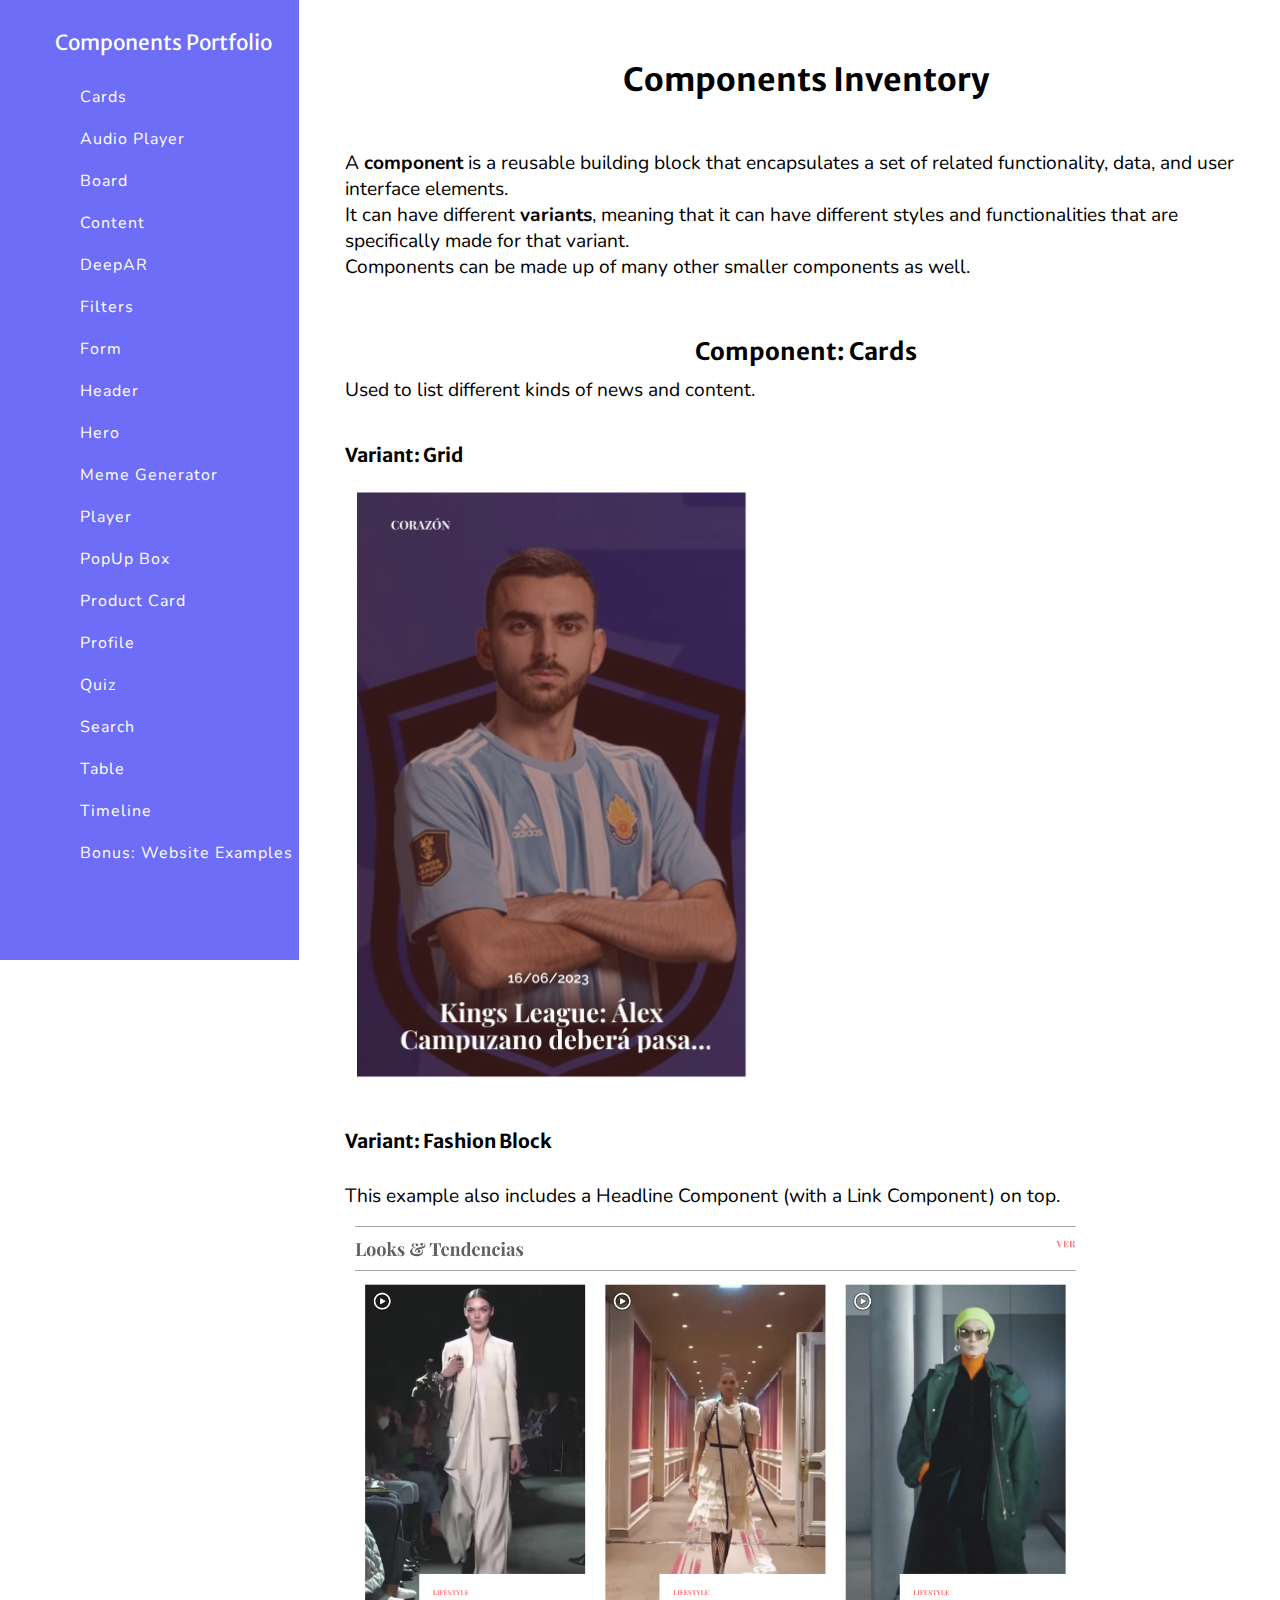
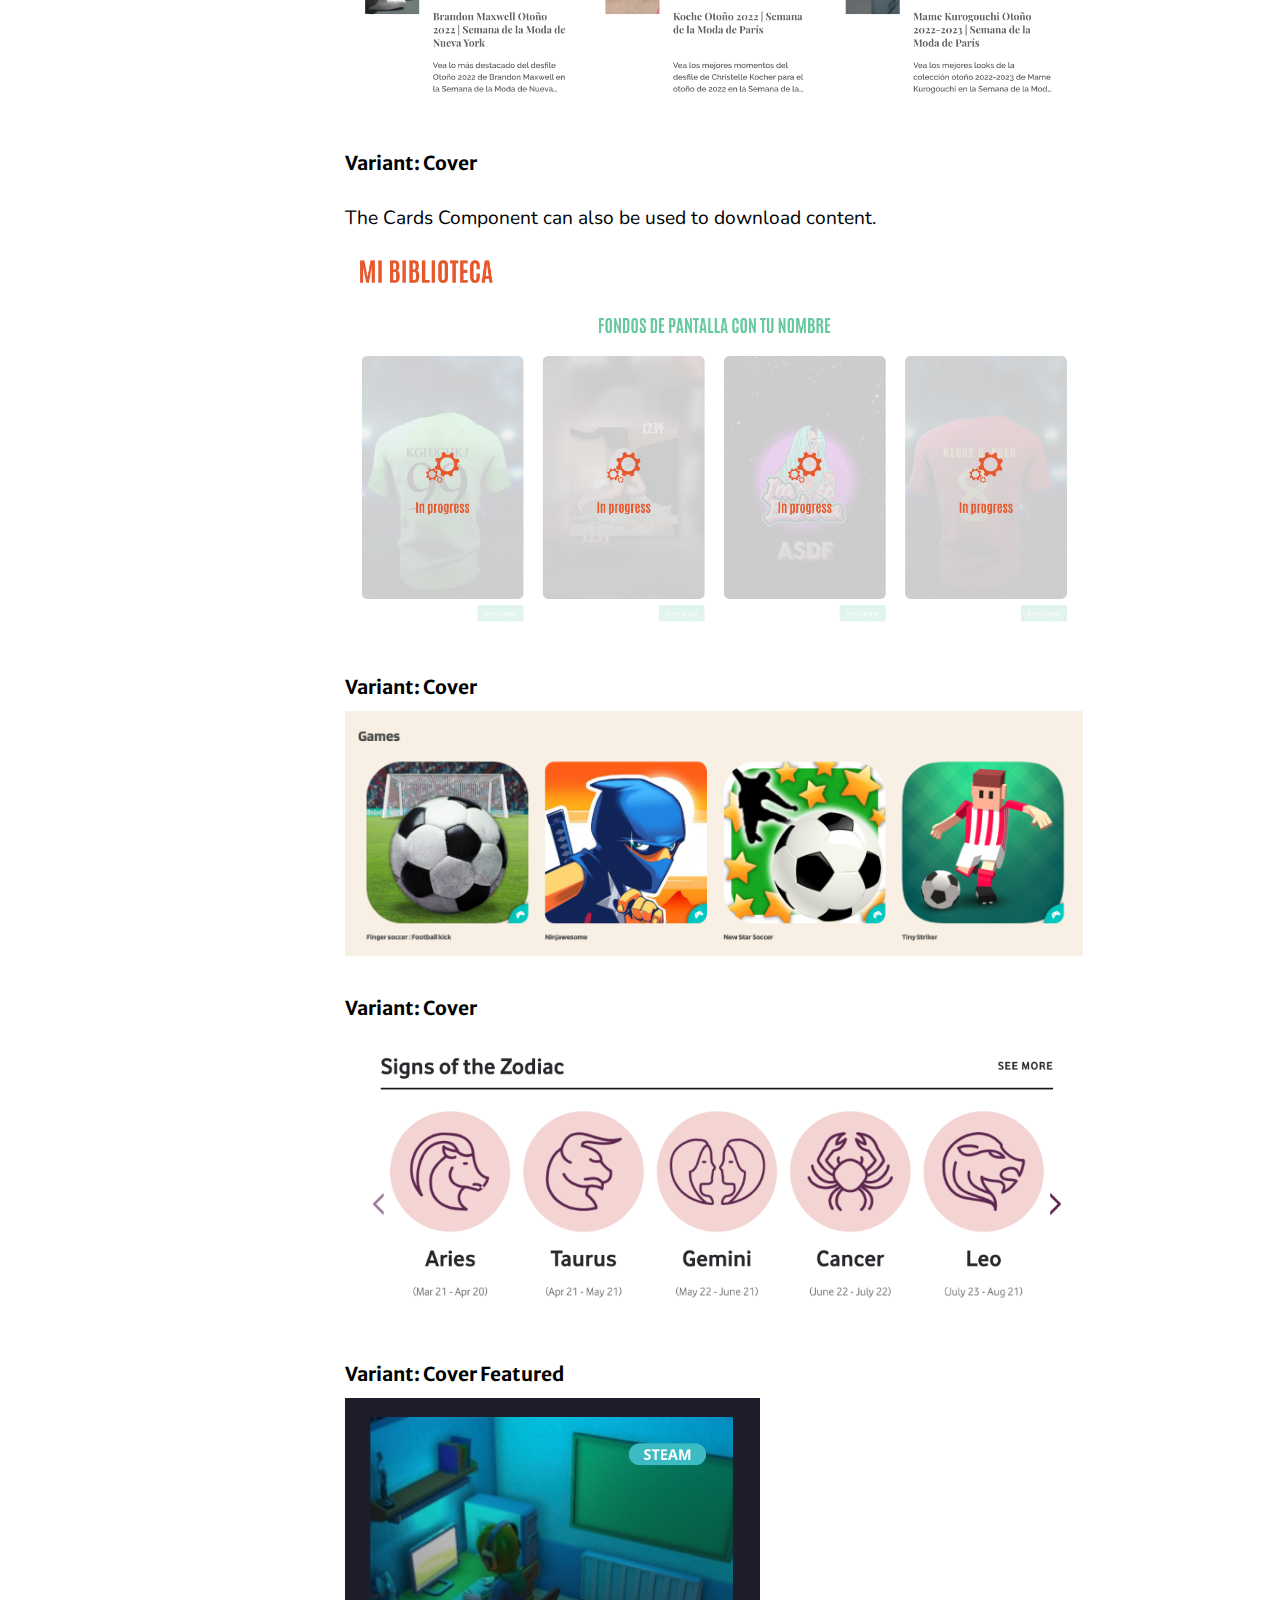
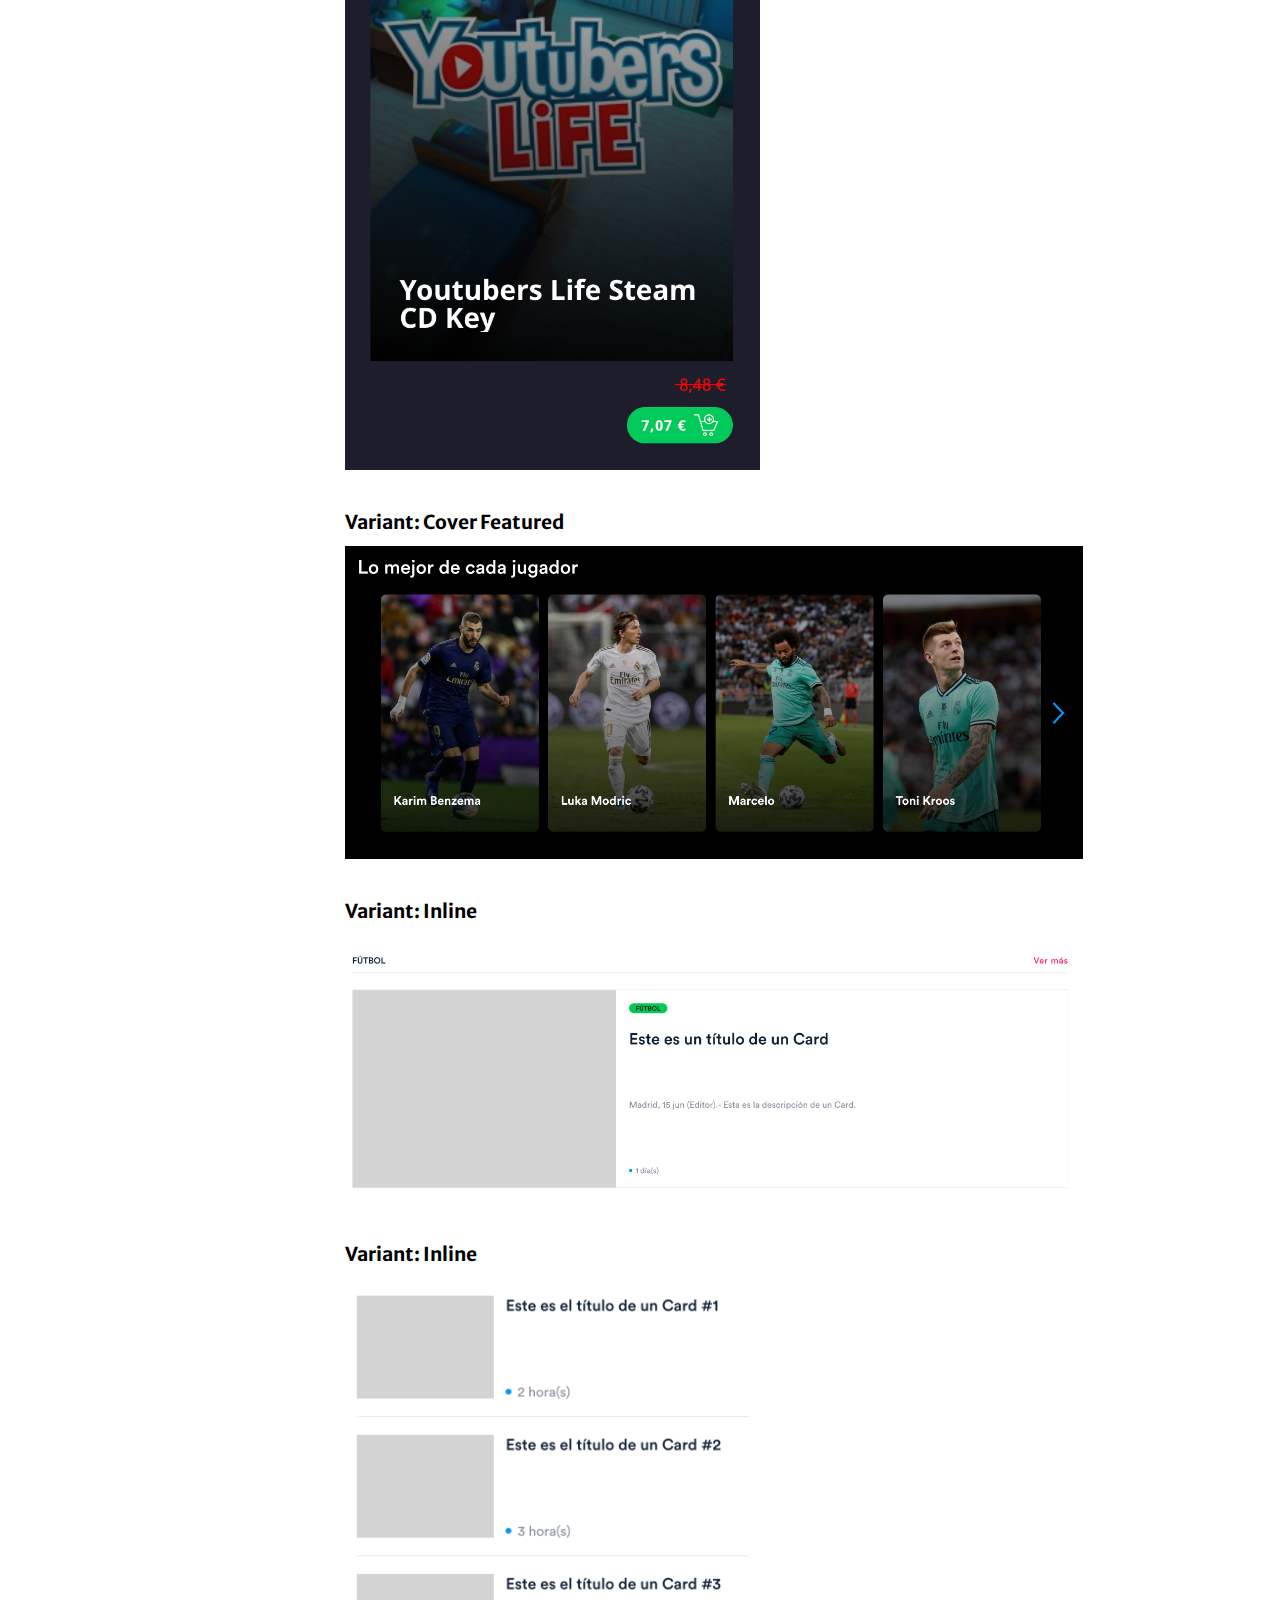
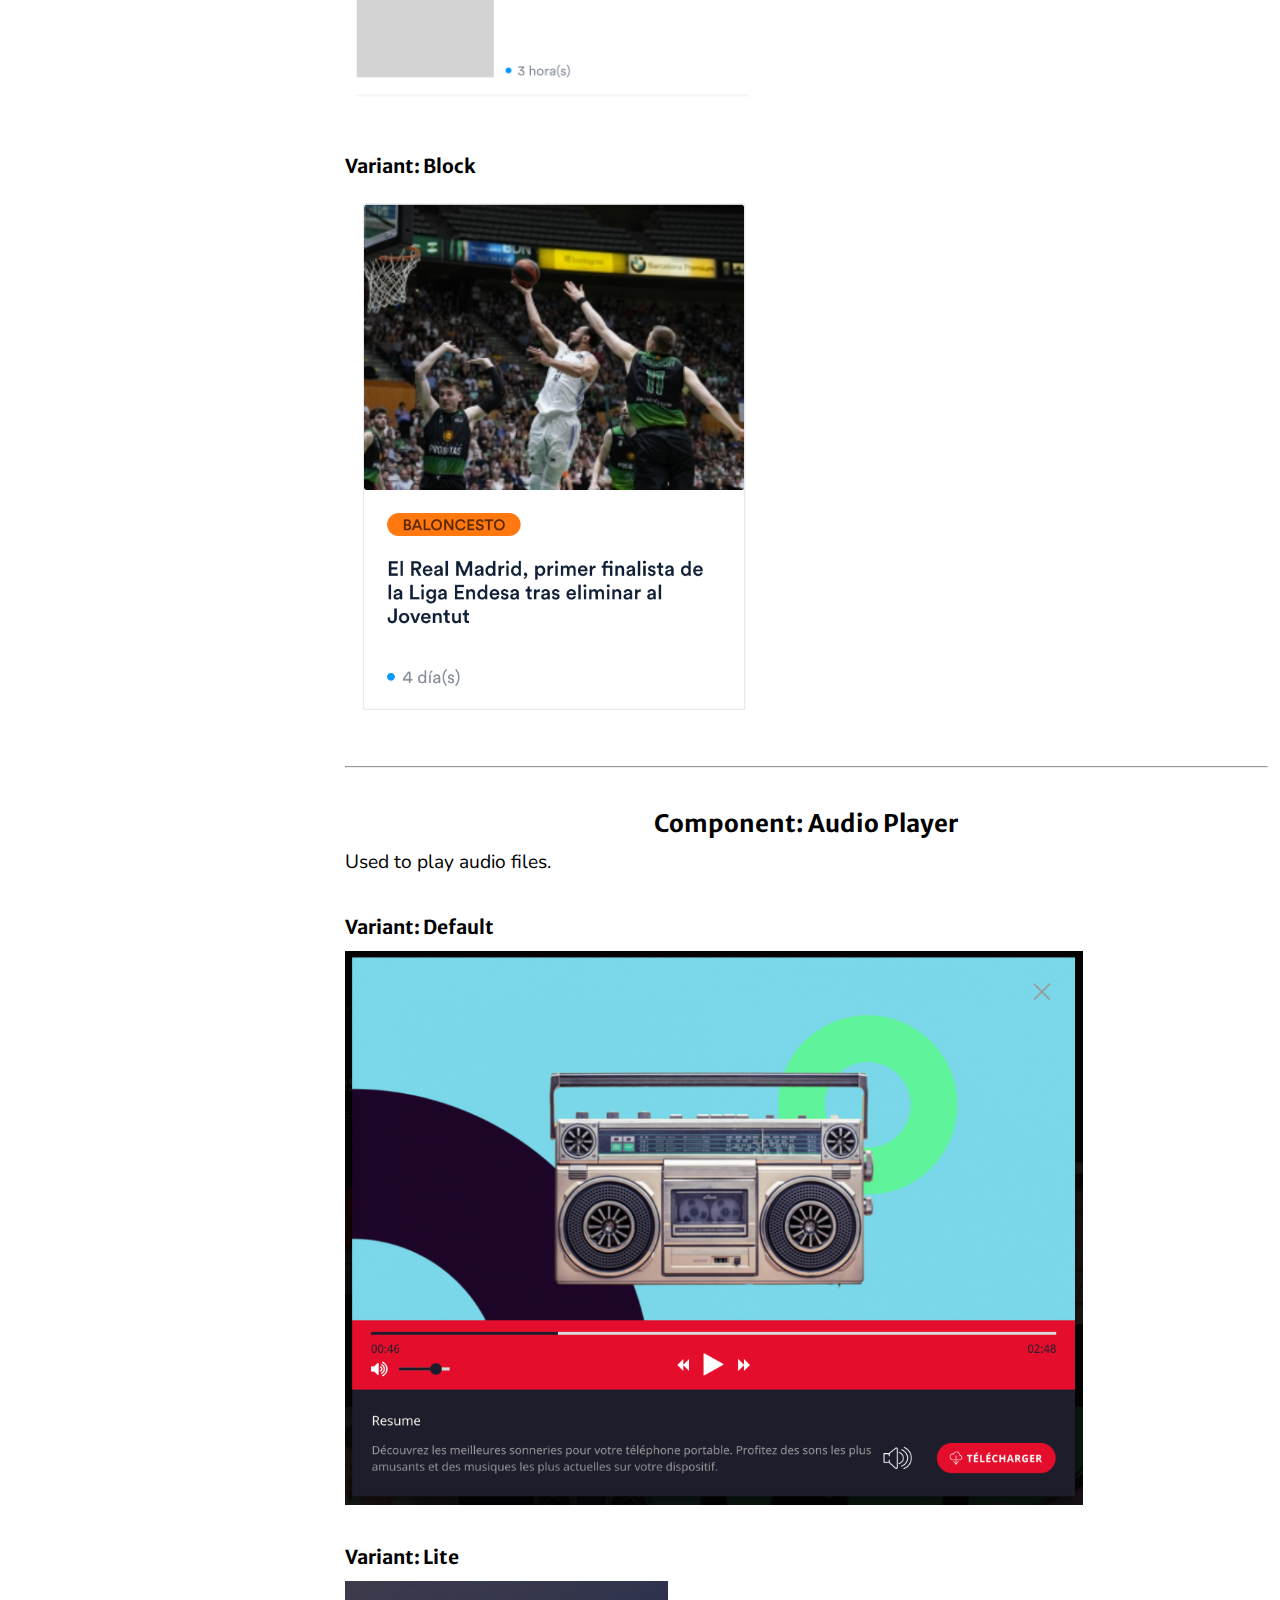
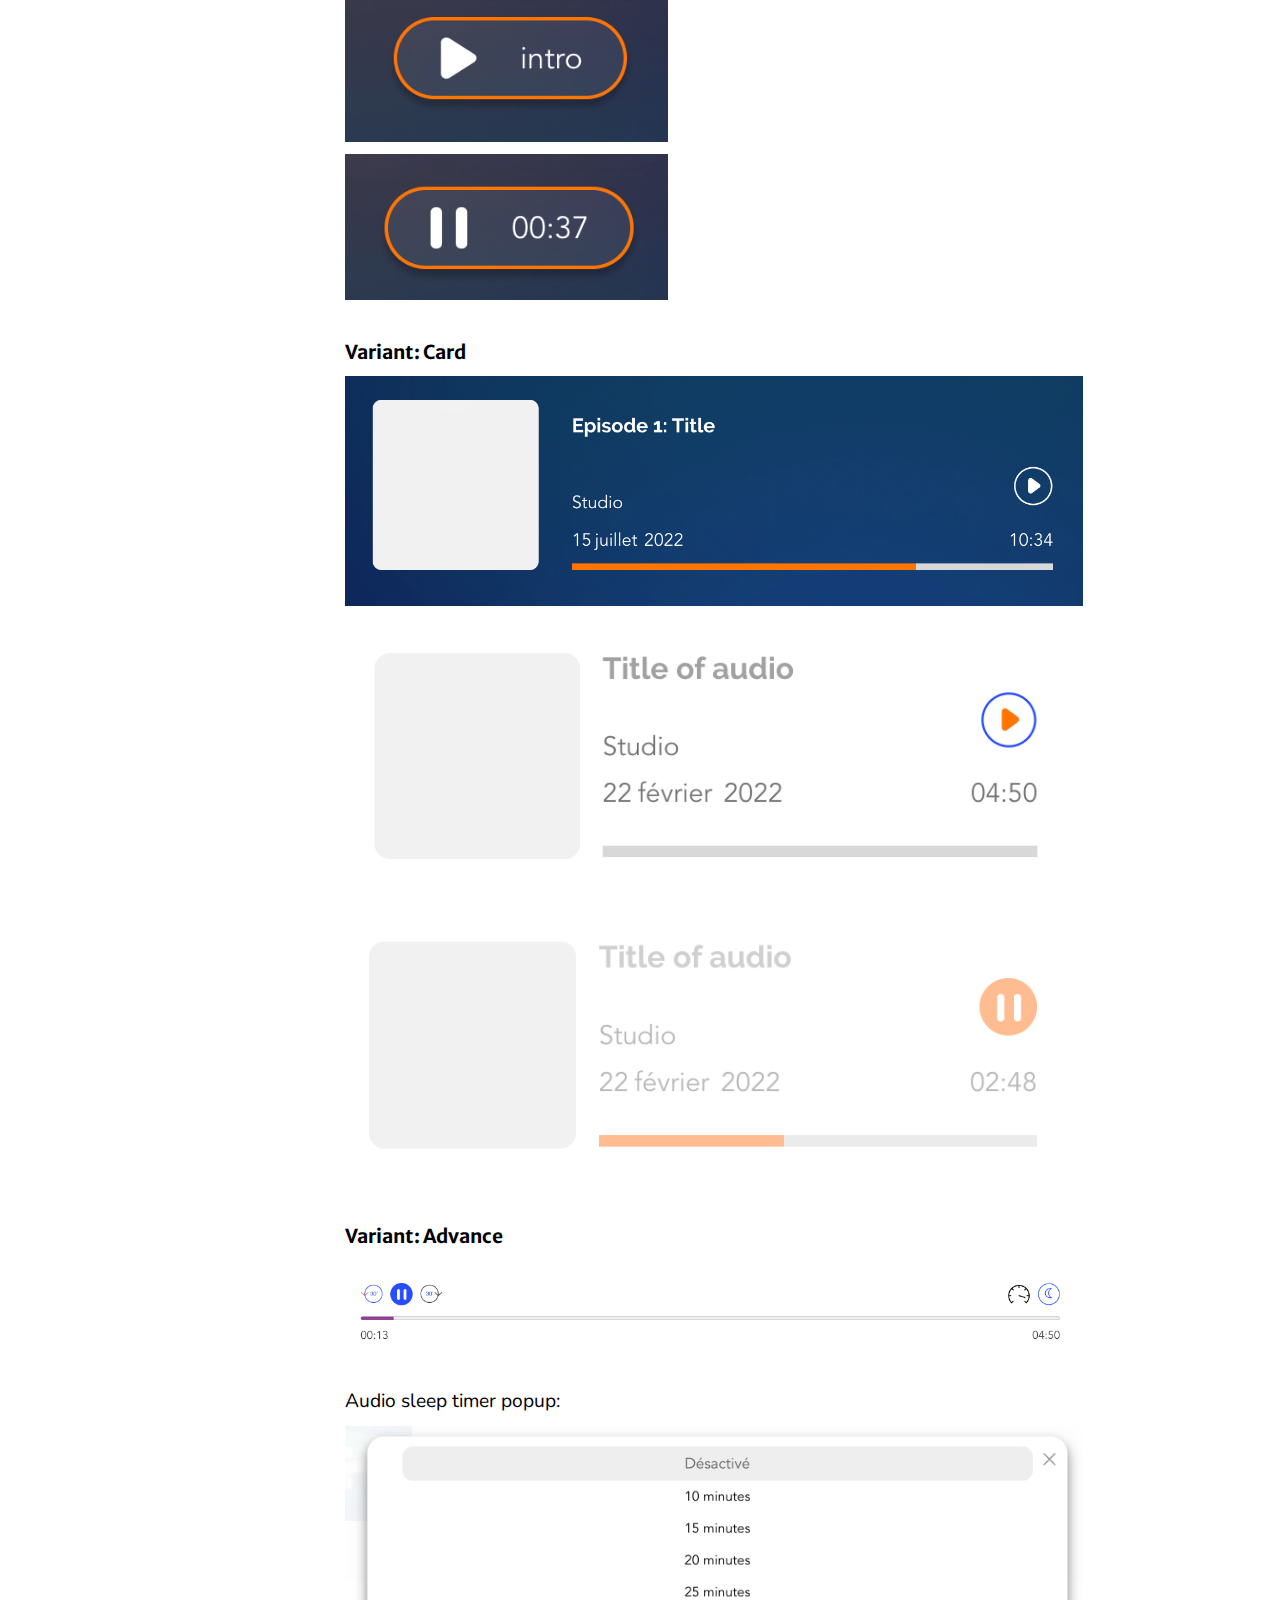
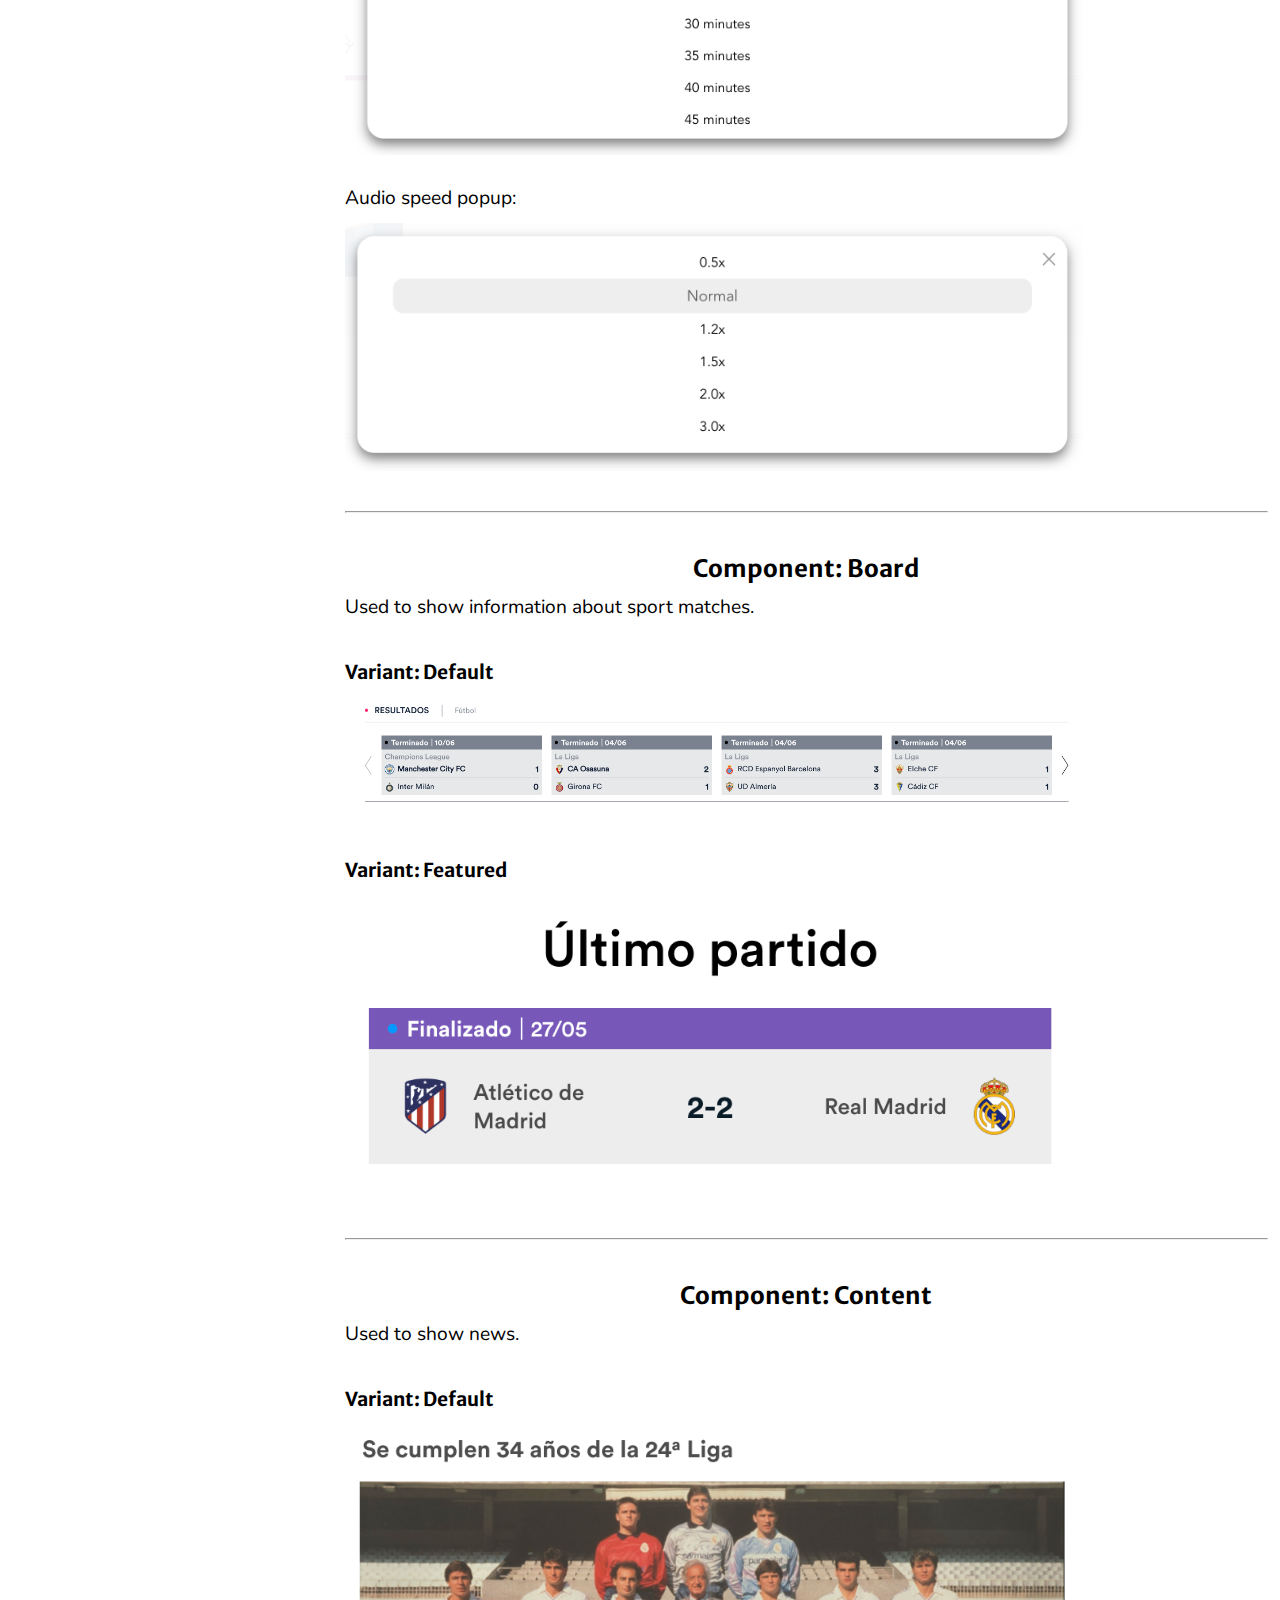
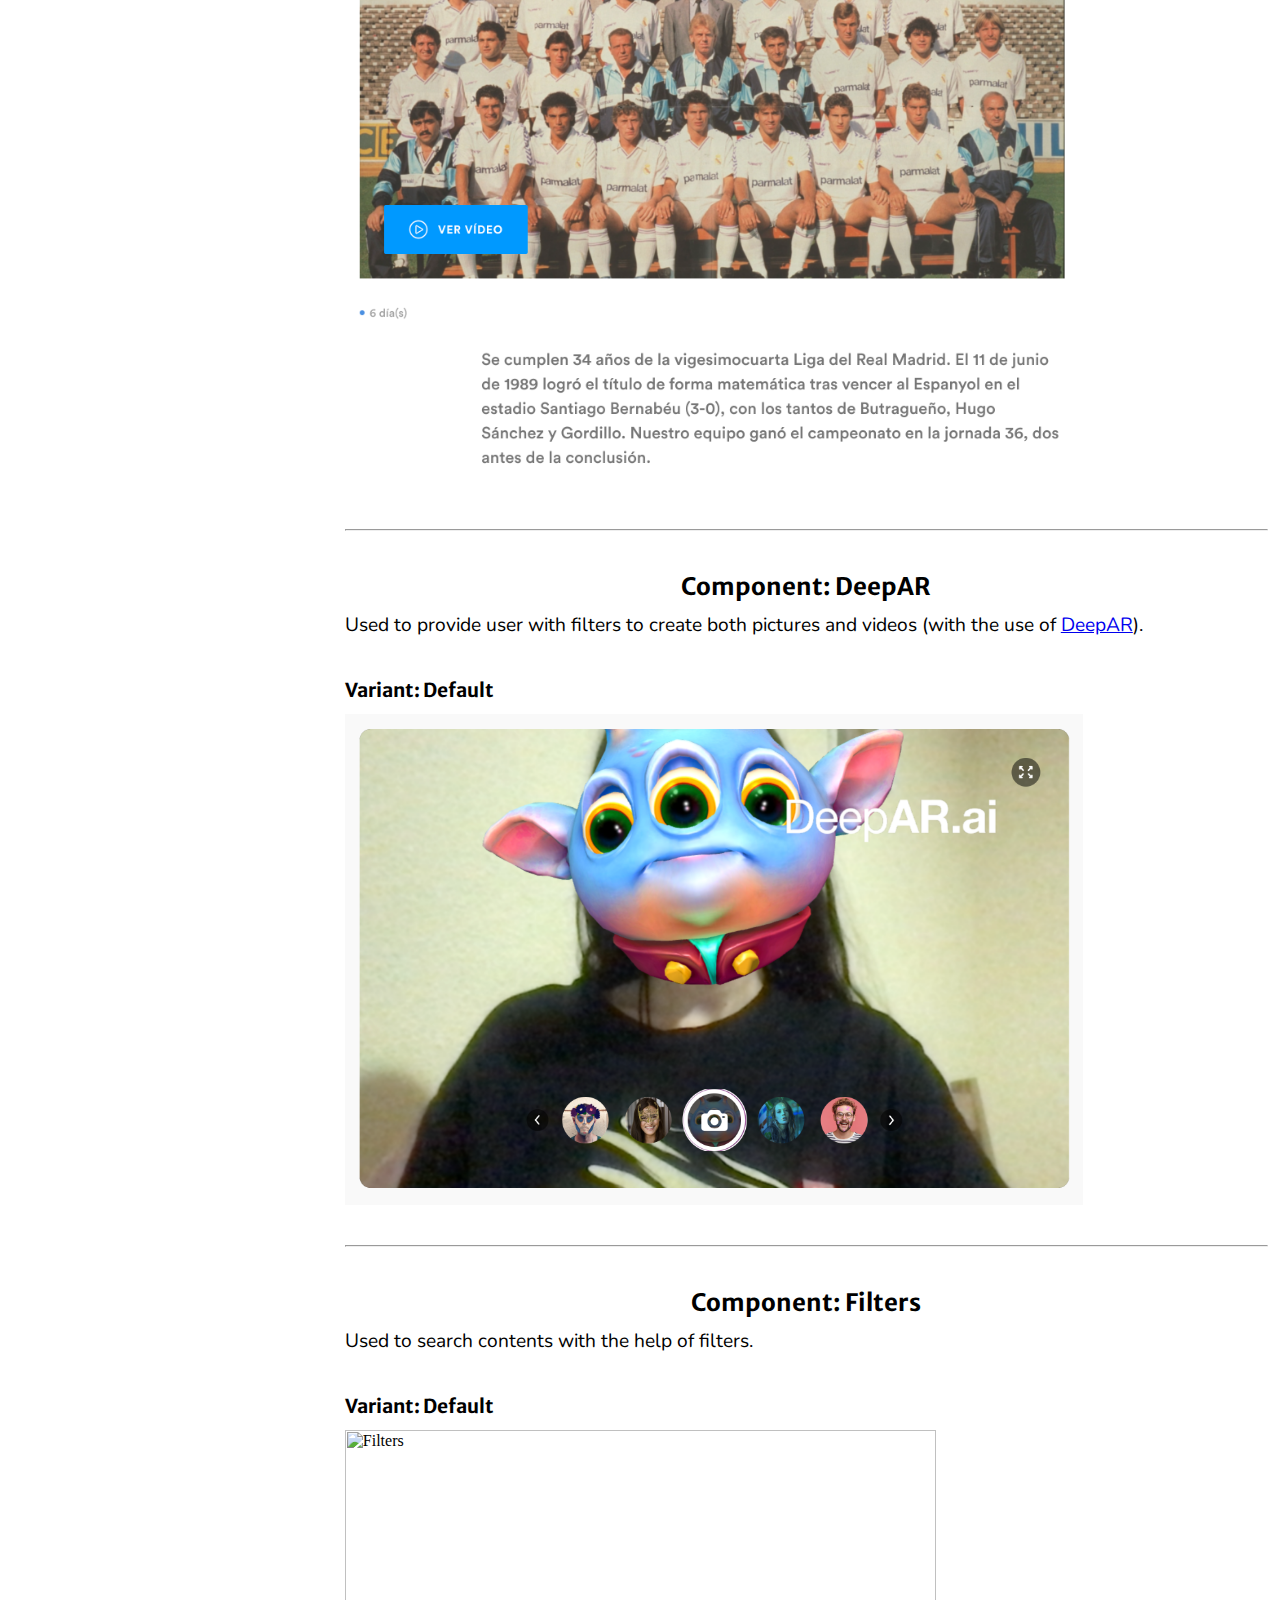
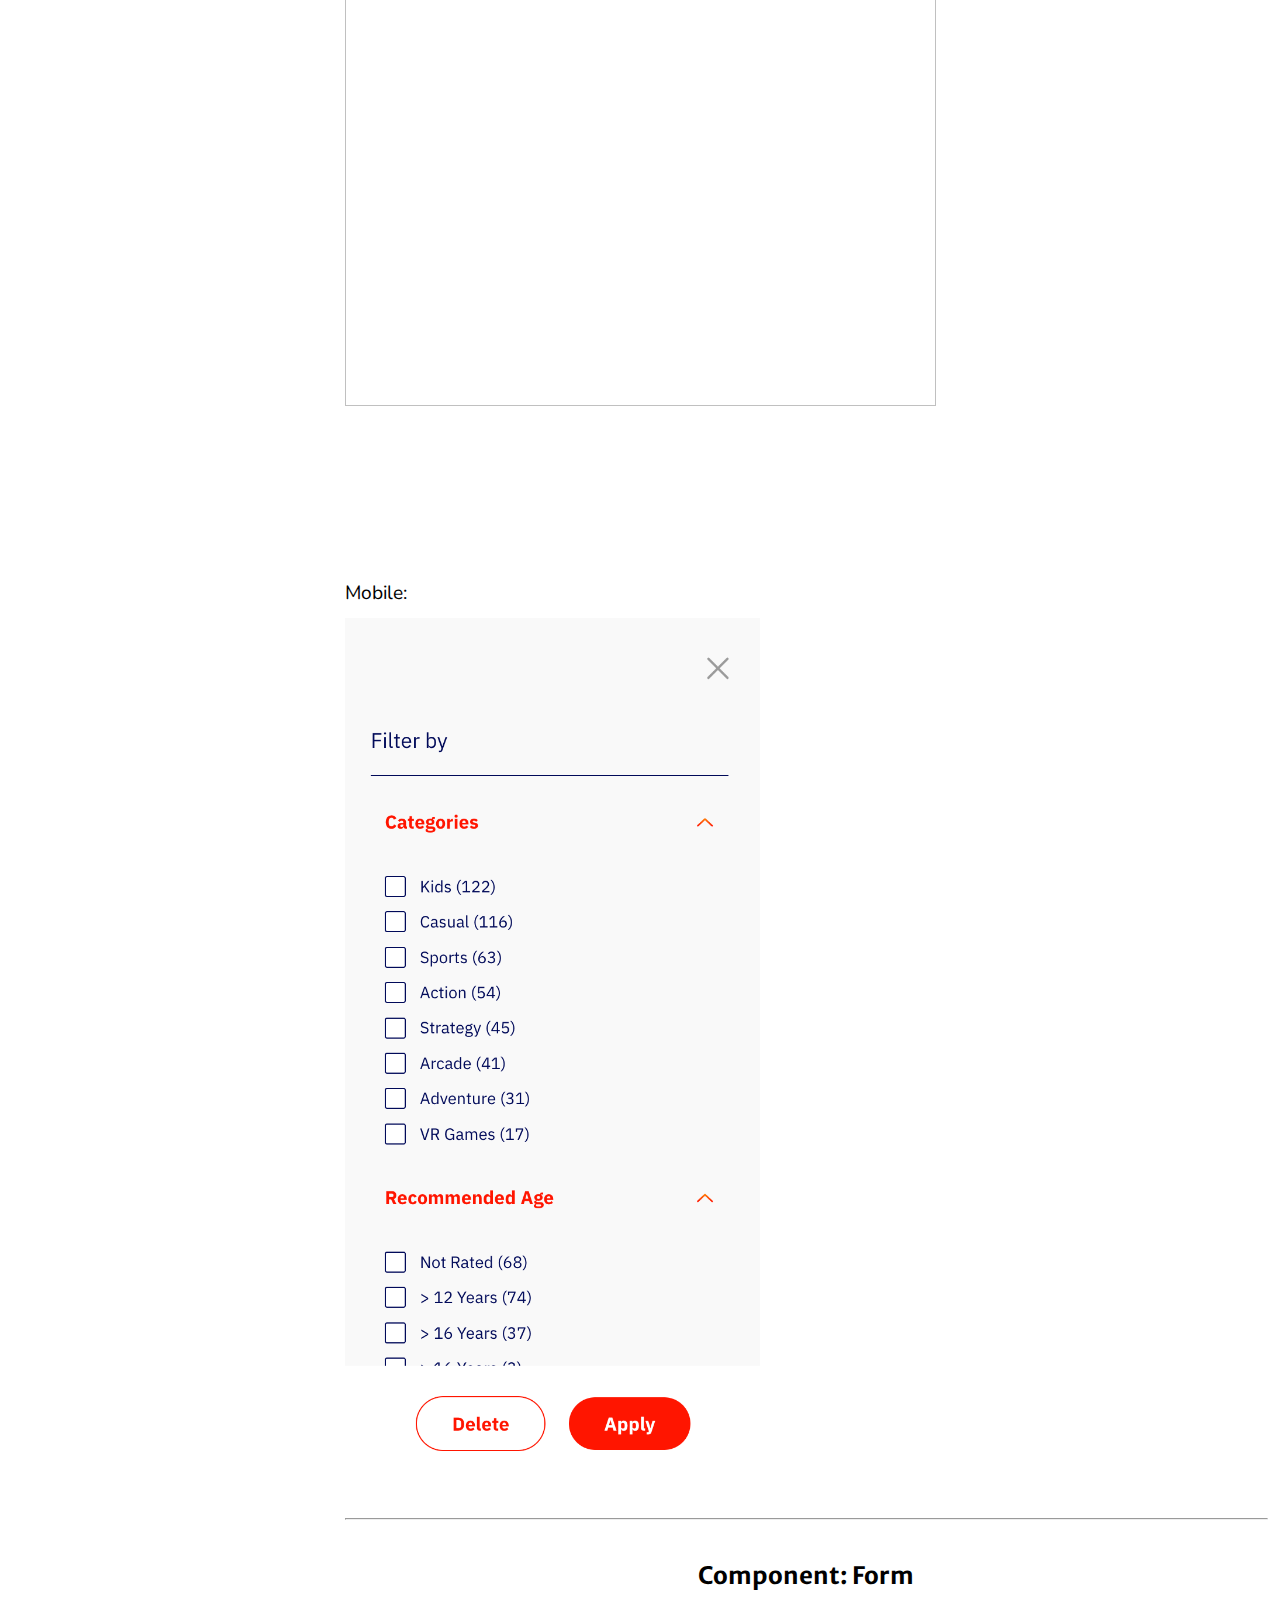
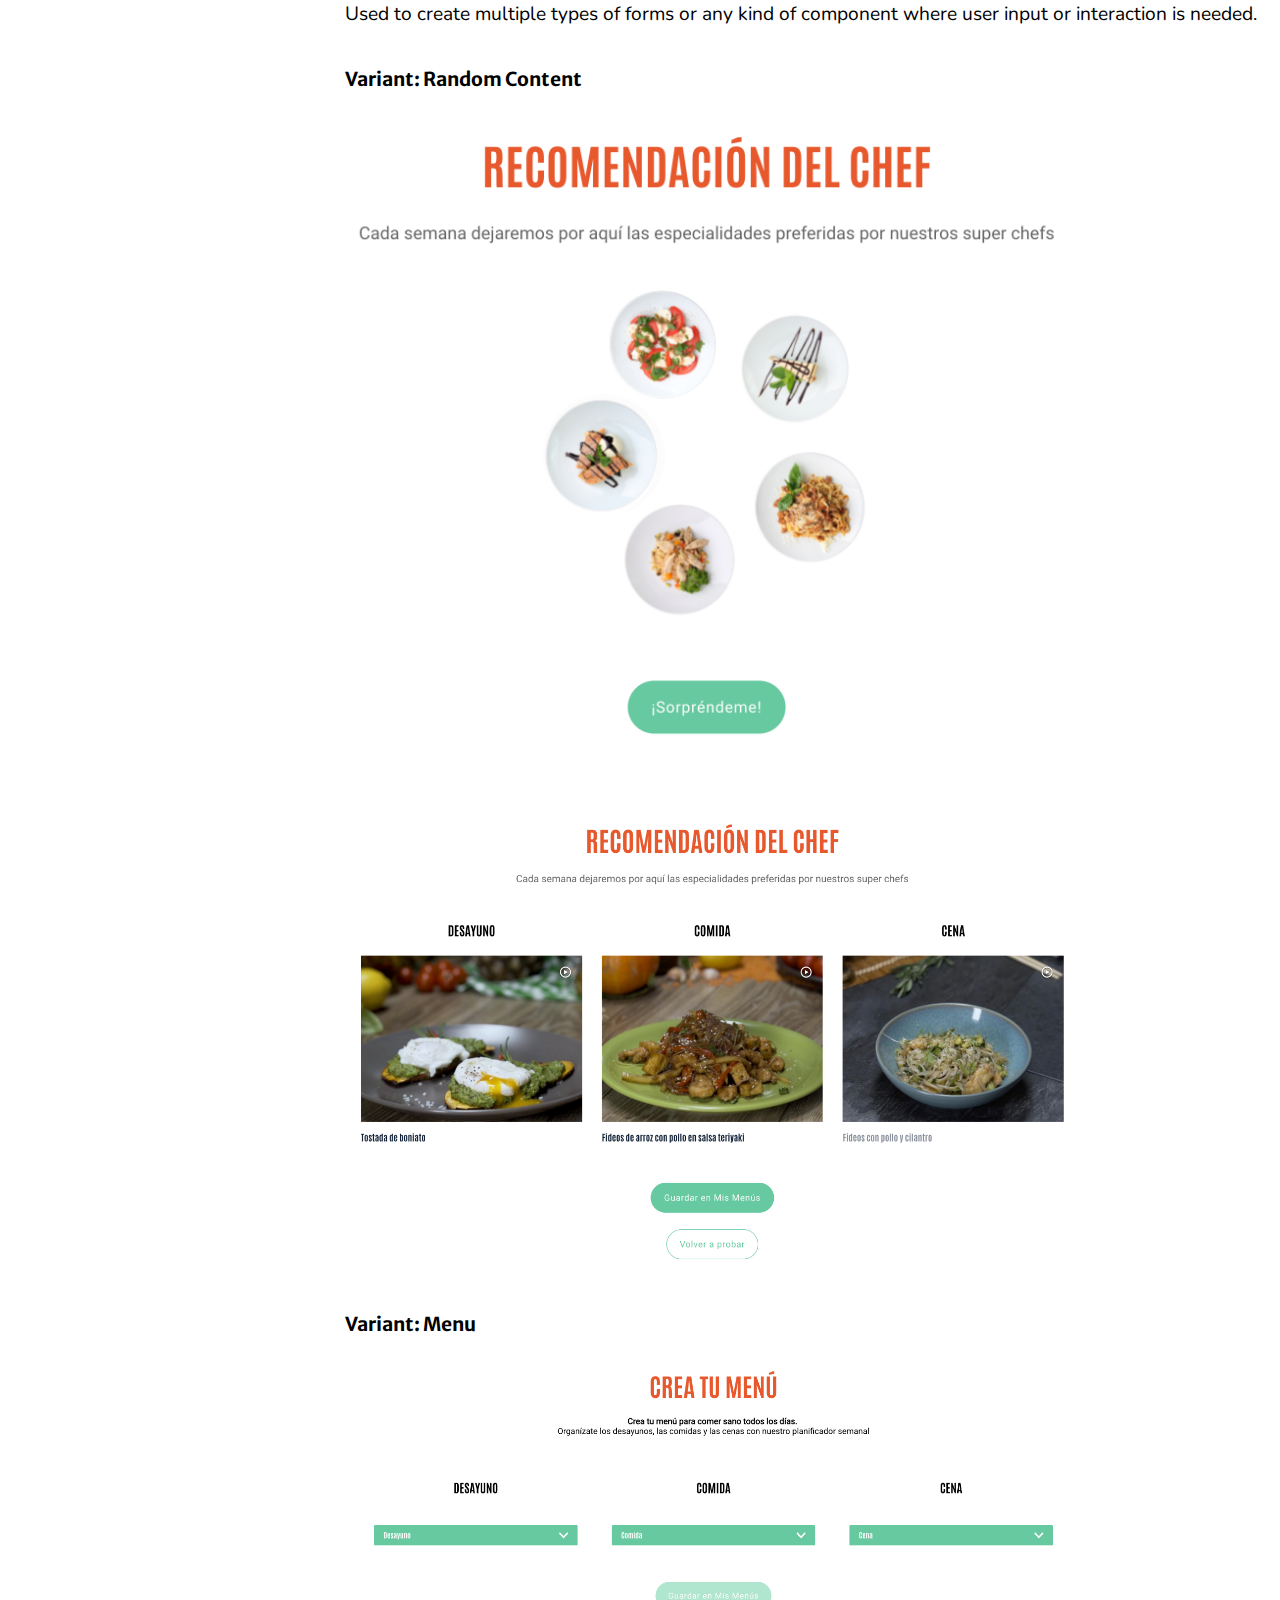
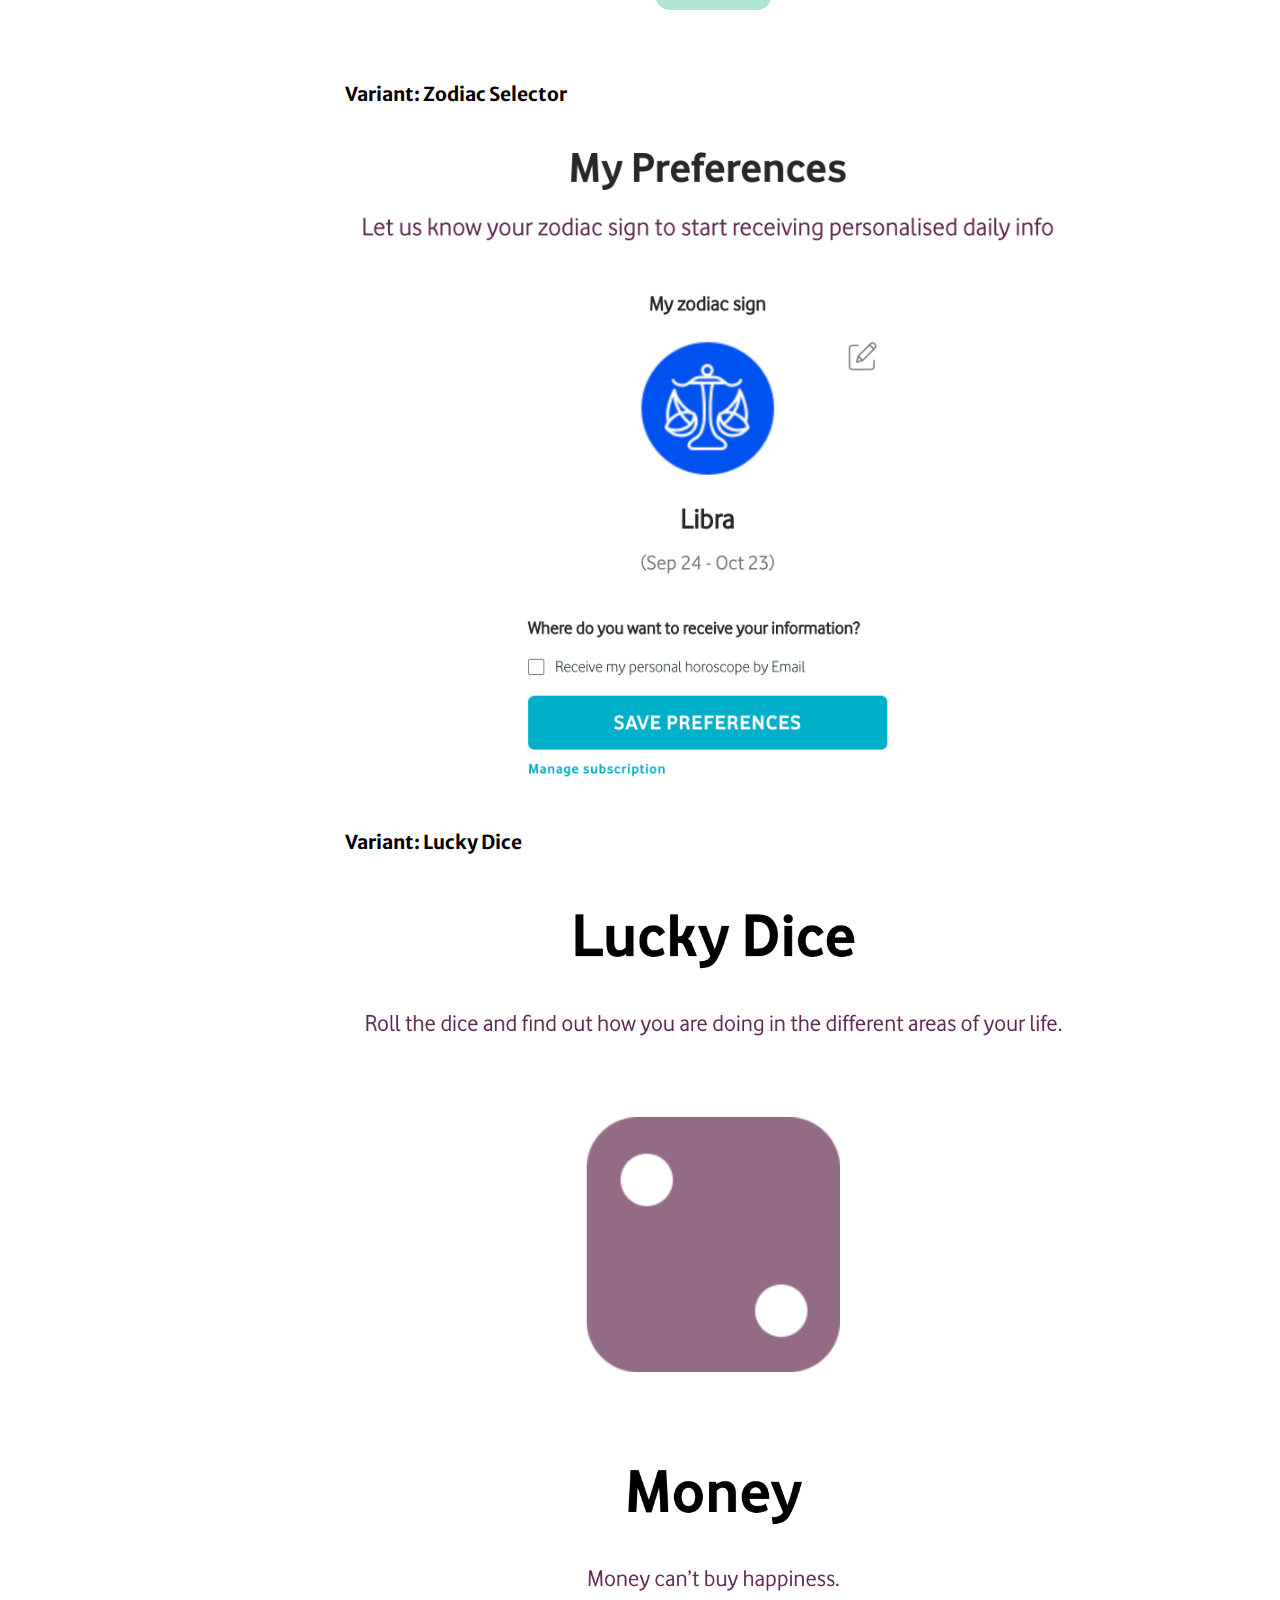
==== commit c2d38f5c: "New navbar." ====
--- a/index.html
+++ b/index.html
@@ -5,38 +5,40 @@
     <title>Component Portfolio</title>
 
     <link rel="stylesheet" href="styles/styles.css">
-    <script src="/js/index.js"></script>
 </head>
 
 <body>
 
     <nav id="navbar">
-        <a class="navbar-logo" href="#">Components Portfolio</a>
-
-        <button id="hamburger-btn">&#9776;</button>
-
-        <div class="collapse">
-            <ul>
-                <li><a href="#component-cards">Cards</a></li>
-                <li><a href="#component-audio-player">Audio Player</a></li>
-                <li><a href="#component-board">Board</a></li>
-                <li><a href="#component-content">Content</a></li>
-                <li><a href="#component-deepar">DeepAR</a></li>
-                <li><a href="#component-filters">Filters</a></li>
-                <li><a href="#component-form">Form</a></li>
-                <li><a href="#component-header">Header</a></li>
-                <li><a href="#component-hero">Hero</a></li>
-                <li><a href="#component-meme-generator">Meme Generator</a></li>
-                <li><a href="#component-player">Player</a></li>
-                <li><a href="#component-popup-box">PopUp Box</a></li>
-                <li><a href="#component-product-card">Product Card</a></li>
-                <li><a href="#component-profile">Profile</a></li>
-                <li><a href="#component-quiz">Quiz</a></li>
-                <li><a href="#component-search">Search</a></li>
-                <li><a href="#component-table">Table</a></li>
-                <li><a href="#component-timeline">Timeline</a></li>
-                <li><a href="#websites">Bonus: Website Examples</a></li>
-            </ul>
+        <div class="navbar__inner-container">
+            <div class="navbar__main">
+                <a class="navbar__logo" href="#">Components Portfolio</a>
+                <button id="navbar-hamburger">&#9776;</button>
+            </div>
+
+            <div class="navbar__menu">
+                <ul>
+                    <li><a href="#component-cards">Cards</a></li>
+                    <li><a href="#component-audio-player">Audio Player</a></li>
+                    <li><a href="#component-board">Board</a></li>
+                    <li><a href="#component-content">Content</a></li>
+                    <li><a href="#component-deepar">DeepAR</a></li>
+                    <li><a href="#component-filters">Filters</a></li>
+                    <li><a href="#component-form">Form</a></li>
+                    <li><a href="#component-header">Header</a></li>
+                    <li><a href="#component-hero">Hero</a></li>
+                    <li><a href="#component-meme-generator">Meme Generator</a></li>
+                    <li><a href="#component-player">Player</a></li>
+                    <li><a href="#component-popup-box">PopUp Box</a></li>
+                    <li><a href="#component-product-card">Product Card</a></li>
+                    <li><a href="#component-profile">Profile</a></li>
+                    <li><a href="#component-quiz">Quiz</a></li>
+                    <li><a href="#component-search">Search</a></li>
+                    <li><a href="#component-table">Table</a></li>
+                    <li><a href="#component-timeline">Timeline</a></li>
+                    <li><a href="#websites">Bonus: Website Examples</a></li>
+                </ul>
+            </div>
         </div>
     </nav>
 
@@ -461,5 +463,7 @@
         </section>
     </div>
 
+    <script src="js/index.js"></script>
+
 </body>
 </html>--- a/styles/styles.css
+++ b/styles/styles.css
@@ -18,15 +18,91 @@
 }
 body #navbar {
   background-color: rgb(109, 109, 248);
+  overflow: hidden;
+  position: fixed;
+  scrollbar-width: none;
+  transition: transform 0.3s ease;
+  z-index: 2;
+  left: 0;
+  top: 0;
+}
+body #navbar.open {
+  bottom: 0;
+  padding: 25px 0;
+  right: 0;
+  width: 100%;
+}
+@media (max-width: 992px) {
+  body #navbar.open .navbar__inner-container {
+    flex-direction: column;
+  }
+  body #navbar.open .navbar__inner-container .navbar__main {
+    flex-direction: column;
+  }
+  body #navbar.open .navbar__inner-container .navbar__main .navbar__logo {
+    display: block;
+    order: 2;
+  }
+  body #navbar.open .navbar__inner-container .navbar__main #navbar-hamburger {
+    order: 1;
+    top: 5px;
+    left: 12px;
+  }
+  body #navbar.open .navbar__inner-container .navbar__menu {
+    display: block;
+    order: 3;
+  }
+}
+@media (max-width: 992px) {
+  body #navbar:not(.open) {
+    border-radius: 50%;
+    height: 95px;
+    margin-left: -40px;
+    margin-top: -40px;
+    width: 95px;
+  }
+  body #navbar:not(.open) .navbar__inner-container .navbar__main #navbar-hamburger {
+    bottom: 18px;
+    right: 22px;
+  }
+}
+@media (min-width: 991px) {
+  body #navbar {
+    bottom: 0;
+    height: 100%;
+    padding: 30px 0 30px 30px;
+    right: 0;
+    width: 21%;
+  }
+}
+body #navbar .navbar__inner-container {
   height: 100%;
-  left: 0;
-  overflow: auto;
-  padding: 30px 50px;
-  position: fixed;
-  top: 0;
-  width: 18%;
-}
-body #navbar .navbar-logo {
+  overflow-y: scroll;
+}
+@media (max-width: 992px) {
+  body #navbar .navbar__inner-container {
+    display: flex;
+  }
+}
+@media (min-width: 991px) {
+  body #navbar .navbar__inner-container {
+    margin-right: -17px;
+    padding-right: 17px;
+  }
+}
+body #navbar .navbar__inner-container::-webkit-scrollbar {
+  width: 0;
+  background-color: transparent;
+}
+body #navbar .navbar__inner-container .navbar__main {
+  display: flex;
+}
+@media (min-width: 991px) {
+  body #navbar .navbar__inner-container .navbar__main {
+    padding: 0 25px;
+  }
+}
+body #navbar .navbar__inner-container .navbar__main .navbar__logo {
   color: #fff;
   font-family: "Merriweather Sans", sans-serif;
   font-size: 1.3rem;
@@ -34,37 +110,78 @@
   text-decoration: none;
   white-space: nowrap;
 }
-@media (min-width: 991px) {
-  body #navbar #hamburger-btn {
+@media (max-width: 992px) {
+  body #navbar .navbar__inner-container .navbar__main .navbar__logo {
     display: none;
   }
 }
-body #navbar .collapse {
-  padding: 20px 20px 40px 20px;
-}
-body #navbar .collapse ul {
+body #navbar .navbar__inner-container .navbar__main #navbar-hamburger {
+  all: initial;
+  color: #fff;
+  font-size: 1.5rem;
+  text-align: center;
+}
+@media (max-width: 992px) {
+  body #navbar .navbar__inner-container .navbar__main #navbar-hamburger {
+    position: absolute;
+  }
+}
+@media (min-width: 991px) {
+  body #navbar .navbar__inner-container .navbar__main #navbar-hamburger {
+    display: none;
+  }
+}
+body #navbar .navbar__inner-container .navbar__menu {
+  padding: 20px 0;
+}
+@media (max-width: 992px) {
+  body #navbar .navbar__inner-container .navbar__menu {
+    display: none;
+  }
+}
+body #navbar .navbar__inner-container .navbar__menu ul {
   list-style-type: none;
   margin: 0;
   padding: 0;
 }
-body #navbar .collapse ul li {
-  padding: 6px 0;
-}
-body #navbar .collapse ul li a {
+body #navbar .navbar__inner-container .navbar__menu ul li {
+  width: 100%;
+}
+body #navbar .navbar__inner-container .navbar__menu ul li a {
   color: #fff;
+  display: block;
   font-family: "Nunito", sans-serif;
   font-size: 1rem;
+  padding: 10px 50px;
+  letter-spacing: 1px;
   text-decoration: none;
   white-space: nowrap;
-}
-body #main {
-  margin-left: 26%;
+  width: 100%;
+}
+body #navbar .navbar__inner-container .navbar__menu ul li.active {
+  background-color: #fff;
+  font-weight: 600;
+}
+body #navbar .navbar__inner-container .navbar__menu ul li.active a {
+  color: rgb(109, 109, 248);
+}
+@media (min-width: 991px) {
+  body #navbar .navbar__inner-container .navbar__menu ul li.active {
+    border-top-left-radius: 30px;
+    border-bottom-left-radius: 30px;
+  }
+}
+@media (min-width: 991px) {
+  body #main {
+    margin-left: 26%;
+  }
 }
 body #components, body #websites {
   display: block;
   margin: 40px auto;
   max-width: 1200px;
   padding: 20px 12px;
+  z-index: 1;
 }
 body #components h1, body #websites h1 {
   font-family: "Merriweather Sans", sans-serif;
@@ -73,6 +190,7 @@
 }
 body #components p, body #websites p {
   font-family: "Nunito", sans-serif;
+  font-size: 1.2rem;
 }
 body #components hr, body #websites hr {
   margin: 40px 0;
@@ -86,12 +204,14 @@
 }
 body #components .component-container p.component-container__text, body #components .website-section-container p.component-container__text, body #websites .component-container p.component-container__text, body #websites .website-section-container p.component-container__text {
   font-family: "Nunito", sans-serif;
+  padding-top: 10px;
 }
 body #components .component-container .component-container__variant, body #components .website-section-container .component-container__variant, body #websites .component-container .component-container__variant, body #websites .website-section-container .component-container__variant {
   margin-top: 40px;
 }
 body #components .component-container .component-container__variant h4.component-container__variant-title, body #components .website-section-container .component-container__variant h4.component-container__variant-title, body #websites .component-container .component-container__variant h4.component-container__variant-title, body #websites .website-section-container .component-container__variant h4.component-container__variant-title {
   font-family: "Merriweather Sans", sans-serif;
+  font-size: 1.2rem;
 }
 body #components .component-container .component-container__variant p.component-container__variant-text, body #components .website-section-container .component-container__variant p.component-container__variant-text, body #websites .component-container .component-container__variant p.component-container__variant-text, body #websites .website-section-container .component-container__variant p.component-container__variant-text {
   font-family: "Nunito", sans-serif;
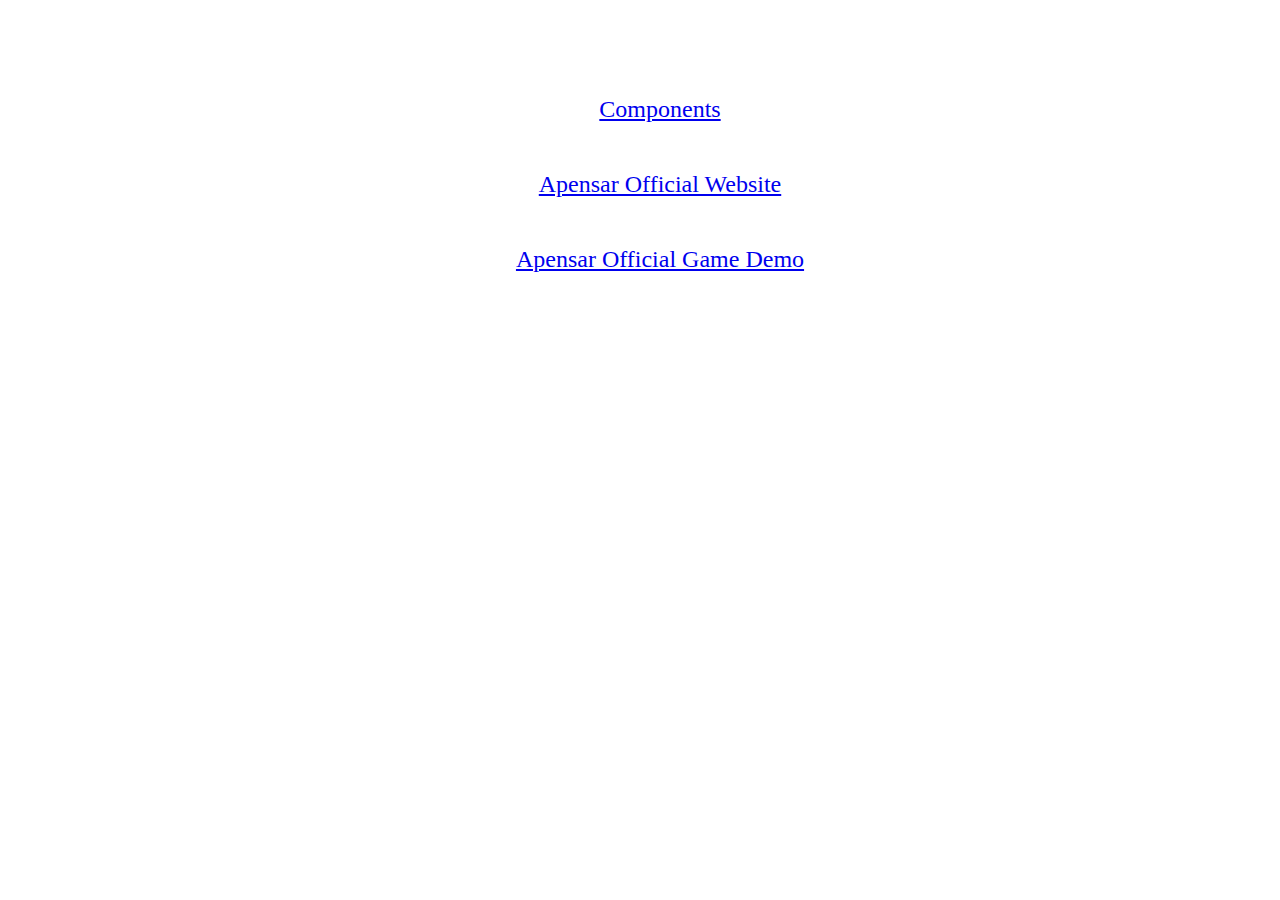
==== commit 19bf5175: "Added Apensar subrepositories." ====
--- a/index.html
+++ b/index.html
@@ -2,468 +2,40 @@
 <head>
     <meta charset="UTF-8">
     <meta name="viewport" content="width=device-width, initial-scale=1.0">
-    <title>Component Portfolio</title>
+    <title>Portfolio</title>
 
-    <link rel="stylesheet" href="styles/styles.css">
+    <style>
+        main {
+            margin: 6rem auto;
+            text-align: center;
+        }
+
+        ul {
+            list-style: none;
+        }
+
+        li {
+            font-size: 1.5rem;
+            margin: 3rem 0;
+        }
+    </style>
 </head>
 
 <body>
 
-    <nav id="navbar">
-        <div class="navbar__inner-container">
-            <div class="navbar__main">
-                <a class="navbar__logo" href="#">Components Portfolio</a>
-                <button id="navbar-hamburger">&#9776;</button>
-            </div>
-
-            <div class="navbar__menu">
-                <ul>
-                    <li><a href="#component-cards">Cards</a></li>
-                    <li><a href="#component-audio-player">Audio Player</a></li>
-                    <li><a href="#component-board">Board</a></li>
-                    <li><a href="#component-content">Content</a></li>
-                    <li><a href="#component-deepar">DeepAR</a></li>
-                    <li><a href="#component-filters">Filters</a></li>
-                    <li><a href="#component-form">Form</a></li>
-                    <li><a href="#component-header">Header</a></li>
-                    <li><a href="#component-hero">Hero</a></li>
-                    <li><a href="#component-meme-generator">Meme Generator</a></li>
-                    <li><a href="#component-player">Player</a></li>
-                    <li><a href="#component-popup-box">PopUp Box</a></li>
-                    <li><a href="#component-product-card">Product Card</a></li>
-                    <li><a href="#component-profile">Profile</a></li>
-                    <li><a href="#component-quiz">Quiz</a></li>
-                    <li><a href="#component-search">Search</a></li>
-                    <li><a href="#component-table">Table</a></li>
-                    <li><a href="#component-timeline">Timeline</a></li>
-                    <li><a href="#websites">Bonus: Website Examples</a></li>
-                </ul>
-            </div>
-        </div>
-    </nav>
-
-    <div id="main">
-        <section id="components">
-            <h1>Components Inventory</h1>
-    
-            <p>
-                A <b>component</b> is a reusable building block that encapsulates a set of related functionality, data, and user interface elements.
-            </p>
-            <p>
-                It can have different <b>variants</b>, meaning that it can have different styles and functionalities that are specifically made for that variant.
-            </p>
-            <p>
-                Components can be made up of many other smaller components as well.
-            </p>
-    
-            <br><br>
-    
-    
-            <div class="component-container" id="component-cards">
-                <h2 class="component-container__title">Component: Cards</h2>
-                <p class="component-container__text">Used to list different kinds of news and content.</p>
-        
-                <div class="component-container__variant">
-                    <h4 class="component-container__variant-title">Variant: Grid</h4>
-                    <img class="component-container__variant-image vertical" src="img/cmp-cards01.png" alt="Cards Grid">
-                </div>
-    
-                <div class="component-container__variant">
-                    <h4 class="component-container__variant-title">Variant: Fashion Block</h4>
-                    <p class="component-container__variant-text">This example also includes a Headline Component (with a Link Component) on top.</p>
-                    <img class="component-container__variant-image horizontal" src="img/cmp-cards02.png" alt="Cards Fashion Block">
-                </div>
-    
-                <div class="component-container__variant">
-                    <h4 class="component-container__variant-title">Variant: Cover</h4>
-                    <p class="component-container__variant-text">The Cards Component can also be used to download content.</p>
-                    <img class="component-container__variant-image horizontal" src="img/cmp-cards03.png" alt="Cards Cover">
-                </div>
-    
-                <div class="component-container__variant">
-                    <h4 class="component-container__variant-title">Variant: Cover</h4>
-                    <img class="component-container__variant-image horizontal" src="img/cmp-cards04.png" alt="Cards Cover">
-                </div>
-    
-                <div class="component-container__variant">
-                    <h4 class="component-container__variant-title">Variant: Cover</h4>
-                    <img class="component-container__variant-image horizontal" src="img/cmp-cards05.png" alt="Cards Cover">
-                </div>
-    
-                <div class="component-container__variant">
-                    <h4 class="component-container__variant-title">Variant: Cover Featured</h4>
-                    <img class="component-container__variant-image vertical" src="img/cmp-cards06.png" alt="Cards Cover Featured">
-                </div>
-    
-                <div class="component-container__variant">
-                    <h4 class="component-container__variant-title">Variant: Cover Featured</h4>
-                    <img class="component-container__variant-image horizontal" src="img/cmp-cards07.png" alt="Cards Cover Featured">
-                </div>
-    
-                <div class="component-container__variant">
-                    <h4 class="component-container__variant-title">Variant: Inline</h4>
-                    <img class="component-container__variant-image horizontal" src="img/cmp-cards08.png" alt="Cards Inline">
-                </div>
-    
-                <div class="component-container__variant">
-                    <h4 class="component-container__variant-title">Variant: Inline</h4>
-                    <img class="component-container__variant-image vertical" src="img/cmp-cards09.png" alt="Cards Inline">
-                </div>
-    
-                <div class="component-container__variant">
-                    <h4 class="component-container__variant-title">Variant: Block</h4>
-                    <img class="component-container__variant-image vertical" src="img/cmp-cards12.png" alt="Cards Block">
-                </div>
-            </div>
-    
-            <hr>
-    
-            <div class="component-container" id="component-audio-player">
-                <h2 class="component-container__title">Component: Audio Player</h2>
-                <p class="component-container__text">Used to play audio files.</p>
-        
-                <div class="component-container__variant">
-                    <h4 class="component-container__variant-title">Variant: Default</h4>
-                    <img class="component-container__variant-image horizontal" src="img/cmp-audio-player_default01.png" alt="Audio Player Default">
-                </div>
-    
-                <div class="component-container__variant">
-                    <h4 class="component-container__variant-title">Variant: Lite</h4>
-                    <img class="component-container__variant-image small-horizontal" src="img/cmp-audio-player_lite01.png" alt="Audio Player Lite">
-                    <img class="component-container__variant-image small-horizontal" src="img/cmp-audio-player_lite02.png" alt="Audio Player Lite">
-                </div>
-    
-                <div class="component-container__variant">
-                    <h4 class="component-container__variant-title">Variant: Card</h4>
-                    <img class="component-container__variant-image horizontal" src="img/cmp-audio-player_card01.png" alt="Audio Player Card">
-                    <img class="component-container__variant-image horizontal" src="img/cmp-audio-player_card02.png" alt="Audio Player Card">
-                    <img class="component-container__variant-image horizontal" src="img/cmp-audio-player_card03.png" alt="Audio Player Card">
-                </div>
-    
-                <div class="component-container__variant">
-                    <h4 class="component-container__variant-title">Variant: Advance</h4>
-                    <img class="component-container__variant-image horizontal" src="img/cmp-audio-player_advance01.png" alt="Audio Player Advance">
-                    <p class="component-container__variant-text">Audio sleep timer popup:</p>
-                    <img class="component-container__variant-image horizontal" src="img/cmp-audio-player_advance02.png" alt="Audio Player Advance">
-                    <p class="component-container__variant-text">Audio speed popup:</p>
-                    <img class="component-container__variant-image horizontal" src="img/cmp-audio-player_advance03.png" alt="Audio Player Advance">
-                </div>
-            </div>
-    
-            <hr>
-    
-            <div class="component-container" id="component-board">
-                <h2 class="component-container__title">Component: Board</h2>
-                <p class="component-container__text">Used to show information about sport matches.</p>
-        
-                <div class="component-container__variant">
-                    <h4 class="component-container__variant-title">Variant: Default</h4>
-                    <img class="component-container__variant-image horizontal" src="img/cmp-board_default01.png" alt="Board Default">
-                </div>
-    
-                <div class="component-container__variant">
-                    <h4 class="component-container__variant-title">Variant: Featured</h4>
-                    <img class="component-container__variant-image horizontal" src="img/cmp-board_featured01.png" alt="Board Featured">
-                </div>
-            </div>
-    
-            <hr>
-    
-            <div class="component-container" id="component-content">
-                <h2 class="component-container__title">Component: Content</h2>
-                <p class="component-container__text">Used to show news.</p>
-    
-                <div class="component-container__variant">
-                    <h4 class="component-container__variant-title">Variant: Default</h4>
-                    <img class="component-container__variant-image horizontal" src="img/cmp-content-new_default01.png" alt="Content">
-                </div>
-            </div>
-    
-            <hr>
-    
-            <div class="component-container" id="component-deepar">
-                <h2 class="component-container__title">Component: DeepAR</h2>
-                <p class="component-container__text">Used to provide user with filters to create both pictures and videos (with the use of <a href="https://www.deepar.ai/">DeepAR</a>).</p>
-    
-                <div class="component-container__variant">
-                    <h4 class="component-container__variant-title">Variant: Default</h4>
-                    <img class="component-container__variant-image horizontal" src="img/cmp-deepar01.png" alt="DeepAR">
-                </div>
-            </div>
-    
-            <hr>
-    
-            <div class="component-container" id="component-filters">
-                <h2 class="component-container__title">Component: Filters</h2>
-                <p class="component-container__text">Used to search contents with the help of filters.</p>
-    
-                <div class="component-container__variant">
-                    <h4 class="component-container__variant-title">Variant: Default</h4>
-                    <img class="component-container__variant-image horizontal" src="img/cmp-filters01.png" alt="Filters">
-                    <p class="component-container__variant-text">Mobile:</p>
-                    <img class="component-container__variant-image vertical" src="img/cmp-filters02.png" alt="Filters">
-                </div>
-            </div>
-    
-            <hr>
-    
-            <div class="component-container" id="component-form">
-                <h2 class="component-container__title">Component: Form</h2>
-                <p class="component-container__text">Used to create multiple types of forms or any kind of component where user input or interaction is needed.</p>
-    
-                <div class="component-container__variant">
-                    <h4 class="component-container__variant-title">Variant: Random Content</h4>
-                    <img class="component-container__variant-image horizontal" src="img/cmp-form_random-content01.png" alt="Form Random Content">
-                    <img class="component-container__variant-image horizontal" src="img/cmp-form_random-content02.png" alt="Form Random Content">
-                </div>
-    
-                <div class="component-container__variant">
-                    <h4 class="component-container__variant-title">Variant: Menu</h4>
-                    <img class="component-container__variant-image horizontal" src="img/cmp-form_menu01.png" alt="Form Menu">
-                </div>
-    
-                <div class="component-container__variant">
-                    <h4 class="component-container__variant-title">Variant: Zodiac Selector</h4>
-                    <img class="component-container__variant-image horizontal" src="img/cmp-form_zodiac-selector.png" alt="Form Zodiac Selector">
-                </div>
-    
-                <div class="component-container__variant">
-                    <h4 class="component-container__variant-title">Variant: Lucky Dice</h4>
-                    <img class="component-container__variant-image horizontal" src="img/cmp-form_lucky-dice01.png" alt="Form Lucky Dice">
-                </div>
-    
-                <div class="component-container__variant">
-                    <h4 class="component-container__variant-title">Variant: Dowsing Pendulum</h4>
-                    <img class="component-container__variant-image horizontal" src="img/cmp-form_dowsing-pendulum01.png" alt="Form Dowsing Pendulum">
-                </div>
-    
-                <div class="component-container__variant">
-                    <h4 class="component-container__variant-title">Variant: Love Compatibility</h4>
-                    <img class="component-container__variant-image horizontal" src="img/cmp-form_love-compatibility01.png" alt="Form Love Compatibility">
-                    <img class="component-container__variant-image horizontal" src="img/cmp-form_love-compatibility02.png" alt="Form Love Compatibility">
-                    <img class="component-container__variant-image horizontal" src="img/cmp-form_love-compatibility03.png" alt="Form Love Compatibility">
-                </div>
-    
-                <div class="component-container__variant">
-                    <h4 class="component-container__variant-title">Variant: Gym Profile</h4>
-                    <img class="component-container__variant-image horizontal" src="img/cmp-form_gym-profile.png" alt="Form Gym Profile">
-                </div>
-    
-                <div class="component-container__variant">
-                    <h4 class="component-container__variant-title">Variant: Add/modify weight</h4>
-                    <img class="component-container__variant-image horizontal" src="img/cmp-form_add-modify-weight02.png" alt="Form Add Modify Weight">
-                    <img class="component-container__variant-image horizontal" src="img/cmp-form_add-modify-weight01.png" alt="Form Add Modify Weight">
-                </div>
-    
-            </div>
-    
-            <hr>
-    
-            <div class="component-container" id="component-header">
-                <h2 class="component-container__title">Component: Header</h2>
-                <p class="component-container__text">Used as header of a website.</p>
-    
-                <div class="component-container__variant">
-                    <h4 class="component-container__variant-title">Variant: Default</h4>
-                    <img class="component-container__variant-image horizontal" src="img/cmp-header04.png" alt="Header Default">
-                </div>
-    
-                <div class="component-container__variant">
-                    <h4 class="component-container__variant-title">Variant: Center</h4>
-                    <img class="component-container__variant-image horizontal" src="img/cmp-header01.png" alt="Header Center">
-                </div>
-    
-                <div class="component-container__variant">
-                    <h4 class="component-container__variant-title">Variant: Box</h4>
-                    <img class="component-container__variant-image horizontal" src="img/cmp-header02.png" alt="Header Box">
-                    <img class="component-container__variant-image horizontal" src="img/cmp-header03.png" alt="Header Box">
-                </div>
-            </div>
-    
-            <hr>
-    
-            <div class="component-container" id="component-hero">
-                <h2 class="component-container__title">Component: Hero</h2>
-                <p class="component-container__text">Used as first component of a page to show relevant information to user.</p>
-    
-                <div class="component-container__variant">
-                    <h4 class="component-container__variant-title">Variant: Default</h4>
-                    <img class="component-container__variant-image horizontal" src="img/cmp-hero_default01.png" alt="Hero Default">
-                </div>
-    
-                <div class="component-container__variant">
-                    <h4 class="component-container__variant-title">Variant: Editorial</h4>
-                    <img class="component-container__variant-image horizontal" src="img/cmp-hero_editorial01.png" alt="Hero Editorial">
-                </div>
-    
-                <div class="component-container__variant">
-                    <h4 class="component-container__variant-title">Variant: Main</h4>
-                    <img class="component-container__variant-image horizontal" src="img/cmp-hero_main01.png" alt="Hero Main">
-                </div>
-            </div>
-    
-            <hr>
-    
-            <div class="component-container" id="component-meme-generator">
-                <h2 class="component-container__title">Component: Meme Generator</h2>
-                <p class="component-container__text">Used to create custom memes.</p>
-    
-                <div class="component-container__variant">
-                    <h4 class="component-container__variant-title">Variant: Default</h4>
-                    <img class="component-container__variant-image horizontal" src="img/cmp-meme-generator01.png" alt="Meme Generator">
-                    <img class="component-container__variant-image horizontal" src="img/cmp-meme-generator02.png" alt="Meme Generator">
-                </div>
-            </div>
-    
-            <hr>
-    
-            <div class="component-container" id="component-player">
-                <h2 class="component-container__title">Component: Player</h2>
-                <p class="component-container__text">Used to show videos.</p>
-    
-                <div class="component-container__variant">
-                    <h4 class="component-container__variant-title">Variant: Default</h4>
-                    <img class="component-container__variant-image horizontal" src="img/cmp-player01.png" alt="Player">
-                </div>
-            </div>
-    
-            <hr>
-    
-            <div class="component-container" id="component-popup-box">
-                <h2 class="component-container__title">Component: PopUp Box</h2>
-                <p class="component-container__text">Used to show popup messages in other components.</p>
-    
-                <div class="component-container__variant">
-                    <h4 class="component-container__variant-title">Variant: Default</h4>
-                    <img class="component-container__variant-image horizontal" src="img/cmp-popup-box01.png" alt="PopUp Box">
-                </div>
-            </div>
-    
-            <hr>
-    
-            <div class="component-container" id="component-product-card">
-                <h2 class="component-container__title">Component: Product Card</h2>
-                <p class="component-container__text">Used to show information or content about a product.</p>
-    
-                <div class="component-container__variant">
-                    <h4 class="component-container__variant-title">Variant: Default</h4>
-                    <img class="component-container__variant-image horizontal" src="img/cmp-product-card01.png" alt="Product Card">
-                </div>
-    
-                <div class="component-container__variant">
-                    <h4 class="component-container__variant-title">Variant: Wallpapers</h4>
-                    <img class="component-container__variant-image horizontal" src="img/cmp-product-card_wallpapers01.png" alt="Product Card Wallpapers">
-                    <img class="component-container__variant-image horizontal" src="img/cmp-product-card_wallpapers02.png" alt="Product Card Wallpapers">
-                    <img class="component-container__variant-image horizontal" src="img/cmp-product-card_wallpapers03.png" alt="Product Card Wallpapers">
-                </div>
-            </div>
-    
-            <hr>
-    
-            <div class="component-container" id="component-profile">
-                <h2 class="component-container__title">Component: Profile</h2>
-                <p class="component-container__text">Used to select a profile to navigate a website.</p>
-    
-                <div class="component-container__variant">
-                    <h4 class="component-container__variant-title">Variant: Profile Selector</h4>
-                    <img class="component-container__variant-image horizontal" src="img/cmp-profile_profile-selector02.png" alt="Profile Selector">
-                    <img class="component-container__variant-image horizontal" src="img/cmp-profile_profile-selector01.png" alt="Profile Selector">
-                </div>
-            </div>
-    
-            <hr>
-    
-            <div class="component-container" id="component-quiz">
-                <h2 class="component-container__title">Component: Quiz</h2>
-                <p class="component-container__text">Used to present a quiz to user.</p>
-    
-                <div class="component-container__variant">
-                    <h4 class="component-container__variant-title">Variant: Default</h4>
-                    <img class="component-container__variant-image horizontal" src="img/cmp-quiz_default01.png" alt="Quiz">
-                </div>
-    
-                <div class="component-container__variant">
-                    <h4 class="component-container__variant-title">Variant: Simple</h4>
-                    <img class="component-container__variant-image horizontal" src="img/cmp-quiz_simple01.png" alt="Quiz Simple">
-                </div>
-            </div>
-    
-            <hr>
-    
-            <div class="component-container" id="component-search">
-                <h2 class="component-container__title">Component: Search</h2>
-                <p class="component-container__text">Used to search contents from a website.</p>
-    
-                <div class="component-container__variant">
-                    <h4 class="component-container__variant-title">Variant: Default</h4>
-                    <img class="component-container__variant-image horizontal" src="img/cmp-search01.png" alt="Search">
-                </div>
-            </div>
-    
-            <hr>
-    
-            <div class="component-container" id="component-table">
-                <h2 class="component-container__title">Component: Table</h2>
-                <p class="component-container__text">Used to show information about sport matches.</p>
-    
-                <div class="component-container__variant">
-                    <h4 class="component-container__variant-title">Variant: Results</h4>
-                    <img class="component-container__variant-image horizontal" src="img/cmp-table_results01.png" alt="Table Results">
-                </div>
-    
-                <div class="component-container__variant">
-                    <h4 class="component-container__variant-title">Variant: Standings</h4>
-                    <img class="component-container__variant-image horizontal" src="img/cmp-table_standings02.png" alt="Table Standings">
-                    <img class="component-container__variant-image vertical" src="img/cmp-table_standings01.png" alt="Table Standings">
-                </div>
-    
-                <div class="component-container__variant">
-                    <h4 class="component-container__variant-title">Variant: Live</h4>
-                    <img class="component-container__variant-image horizontal" src="img/cmp-table_live01.png" alt="Table Live">
-                </div>
-            </div>
-    
-            <hr>
-    
-            <div class="component-container" id="component-timeline">
-                <h2 class="component-container__title">Component: Timeline</h2>
-                <p class="component-container__text">Used to show the timeline of a specific content (ex. sport matches, TV programming, ...).</p>
-    
-                <div class="component-container__variant">
-                    <h4 class="component-container__variant-title">Variant: Default</h4>
-                    <img class="component-container__variant-image horizontal" src="img/cmp-timeline_default01.png" alt="Timeline">
-                </div>
-    
-                <div class="component-container__variant">
-                    <h4 class="component-container__variant-title">Variant: Programming</h4>
-                    <img class="component-container__variant-image horizontal" src="img/cmp-timeline_programming01.png" alt="Timeline Programming">
-                </div>
-            </div>
-    
-            <hr>
-    
-        </section>
-    
-        <section id="websites">
-            <h1>Websites</h1>
-    
-            <p>
-                The previous components (and many more) are used to build websites, like some of the examples below.
-            </p>
-    
-            <div class="website-section-container">
-                <img class="website-section-container__image horizontal" src="img/Conjunto02.png" alt="Website section">
-                <img class="website-section-container__image horizontal" src="img/Conjunto01.png" alt="Website section">
-                <img class="website-section-container__image horizontal" src="img/Conjunto05.png" alt="Website section">
-                <img class="website-section-container__image horizontal" src="img/Conjunto07.png" alt="Website section">
-                <img class="website-section-container__image horizontal" src="img/Conjunto06.png" alt="Website section">
-                <img class="website-section-container__image horizontal" src="img/Conjunto04.png" alt="Website section">
-                <img class="website-section-container__image horizontal" src="img/Conjunto08.png" alt="Website section">
-            </div>
-        </section>
-    </div>
-
-    <script src="js/index.js"></script>
+    <main>
+        <ul>
+            <li>
+                <a href="subrepositories/components/components.html">Components</a>
+            </li>
+            <li>
+                <a href="subrepositories/apensar-website/apensar-website.html">Apensar Official Website</a>
+            </li>
+            <li>
+                <a href="subrepositories/apensar-demo/apensar-demo.html">Apensar Official Game Demo</a>
+            </li>
+        </ul>
+    </main>
 
 </body>
 </html>